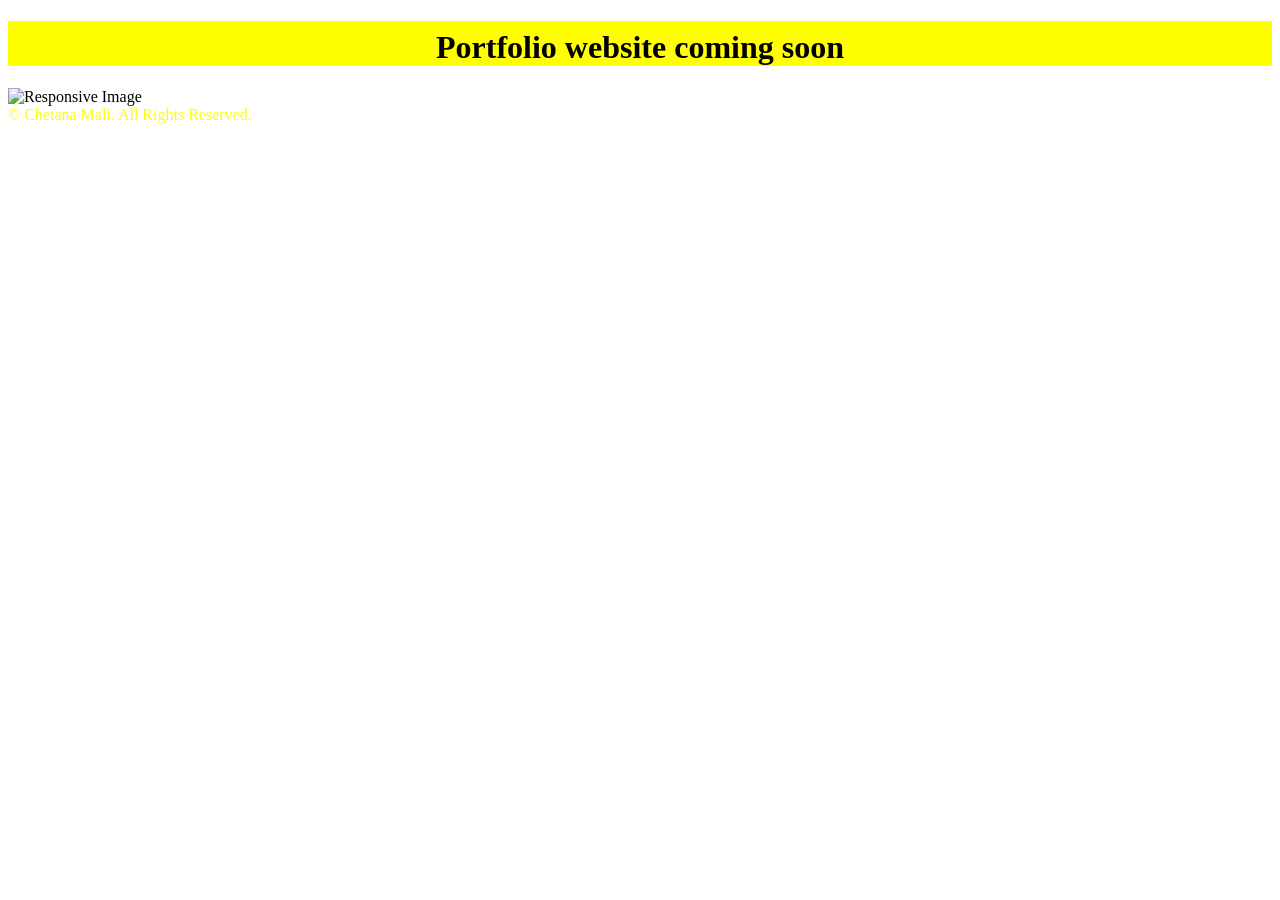
==== index.html @ 14de6014 "Create index.html file" ====
<!DOCTYPE html>
<html lang="en">
<head>
  <meta charset="UTF-8">
  <meta name="viewport" content="width=device-width, initial-scale=1.0">
  <title>Chetana's portfolio</title>
  
</head>
<body>
  <h1 style="background: yellow; padding-top: 8px; text-align: center;">Portfolio website coming soon</h1>
  <img src="https://images.squarespace-cdn.com/content/v1/631abf0c53e24b64ebdbdc65/1689564431524-9N86PYHQPNWPHJ5DN12Z/image-asset.jpeg?format=1500w" alt="Responsive Image">
  <!-- https://www3.lunapic.com/do-not-link-here-use-hosting-instead/170907374526820176?7178344285 -->
  <span class="cursor"></span>

  

  <footer style="color: yellow;">
    &copy; Chetana Mali. All Rights Reserved.
  </footer>
</body>
</html>
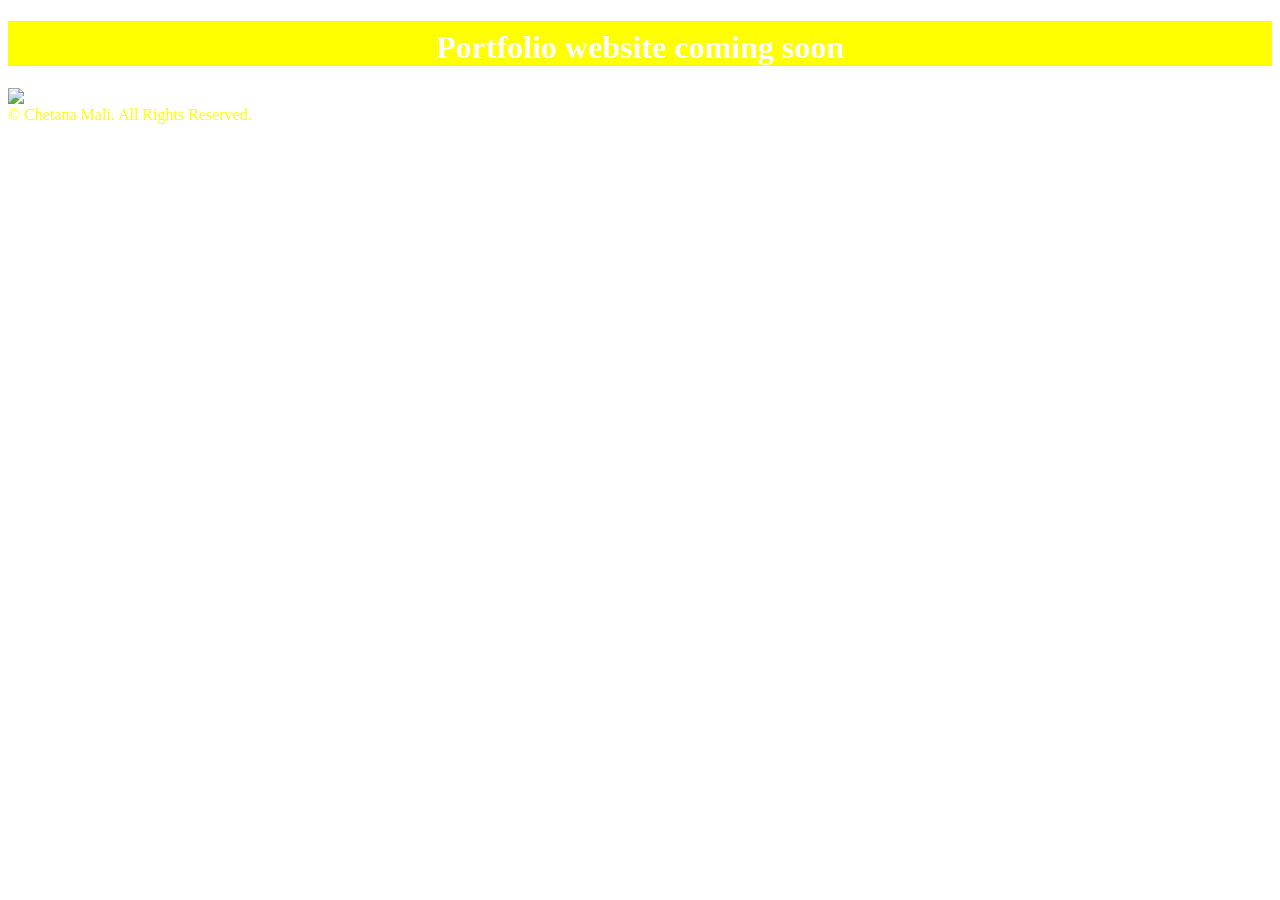
==== commit c6fa3390: "Update index.html" ====
--- a/index.html
+++ b/index.html
@@ -6,6 +6,12 @@
   <title>Chetana's portfolio</title>
   
 </head>
+  <style>
+    body{
+      backgrount-color:black;
+      color:white;
+    }
+  </style>
 <body>
   <h1 style="background: yellow; padding-top: 8px; text-align: center;">Portfolio website coming soon</h1>
   <img src="https://images.squarespace-cdn.com/content/v1/631abf0c53e24b64ebdbdc65/1689564431524-9N86PYHQPNWPHJ5DN12Z/image-asset.jpeg?format=1500w" alt="Responsive Image">
@@ -18,4 +24,4 @@
     &copy; Chetana Mali. All Rights Reserved.
   </footer>
 </body>
-</html>+</html>
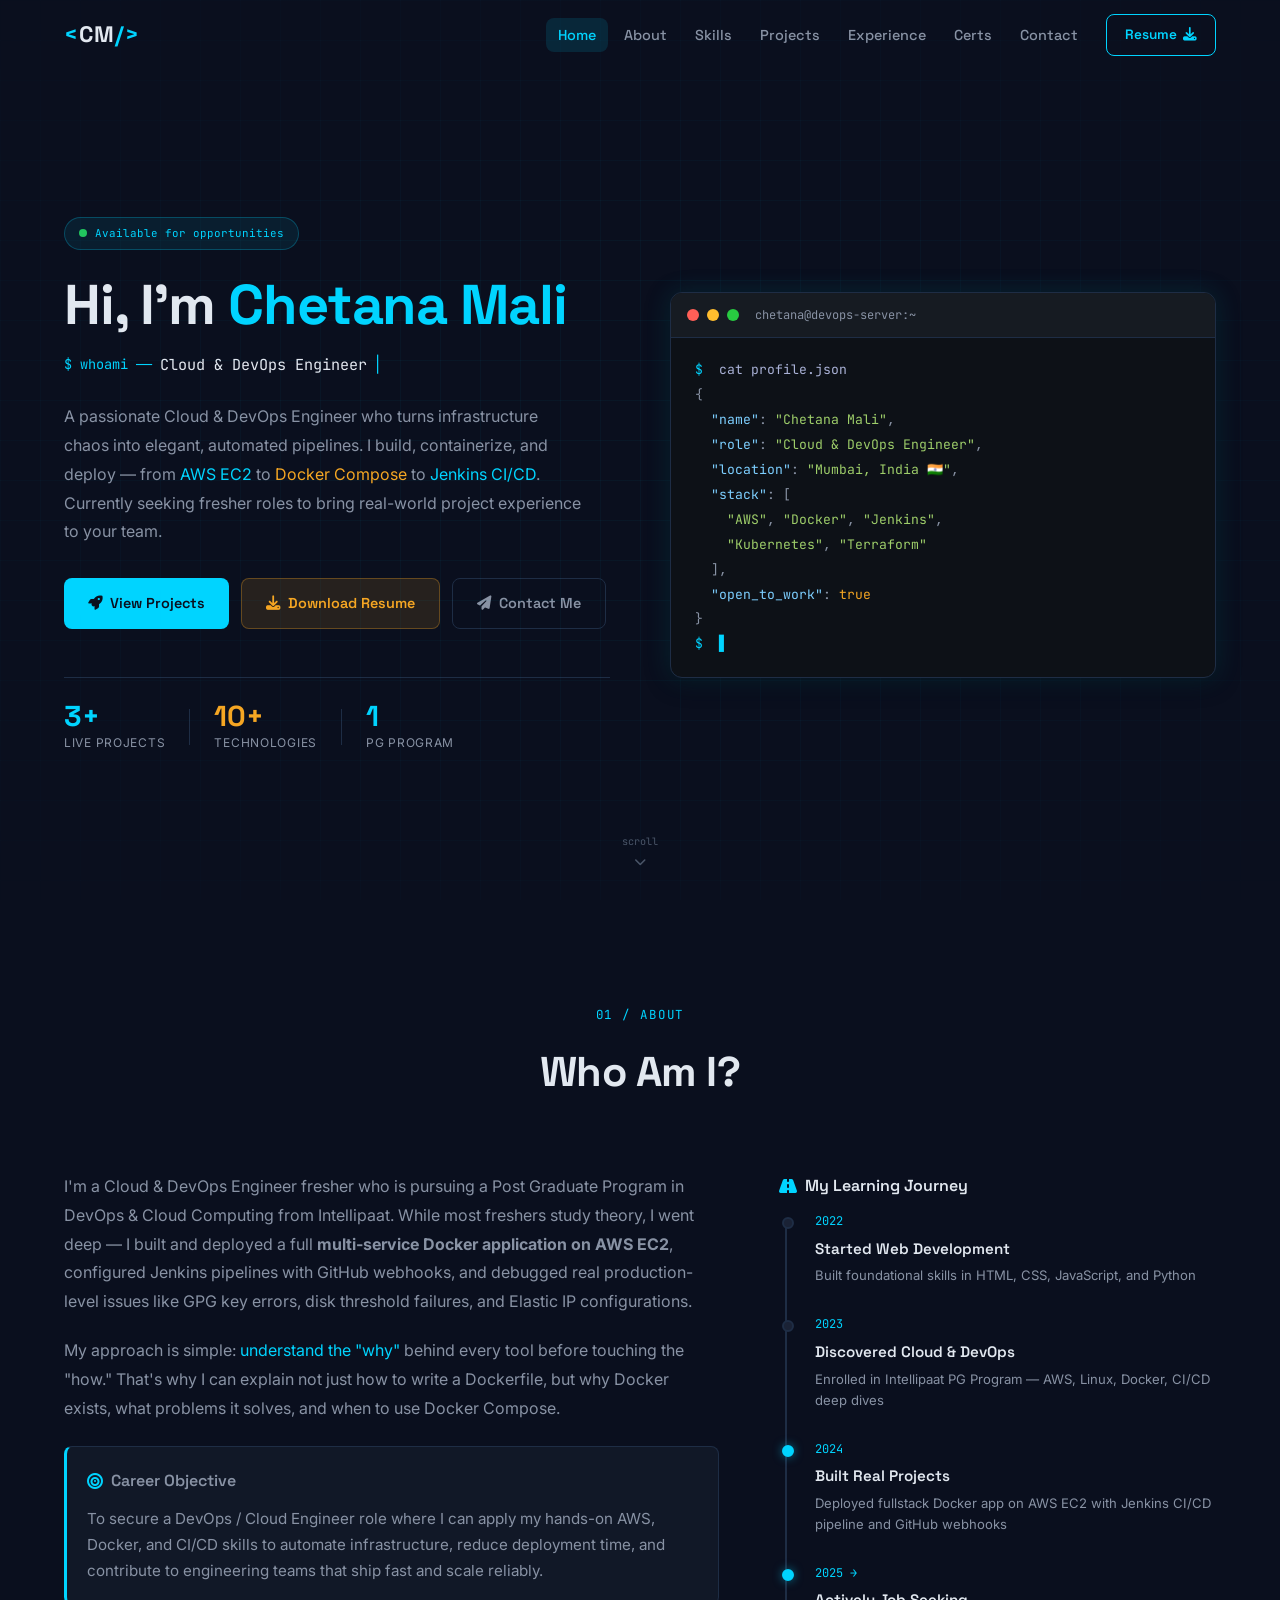
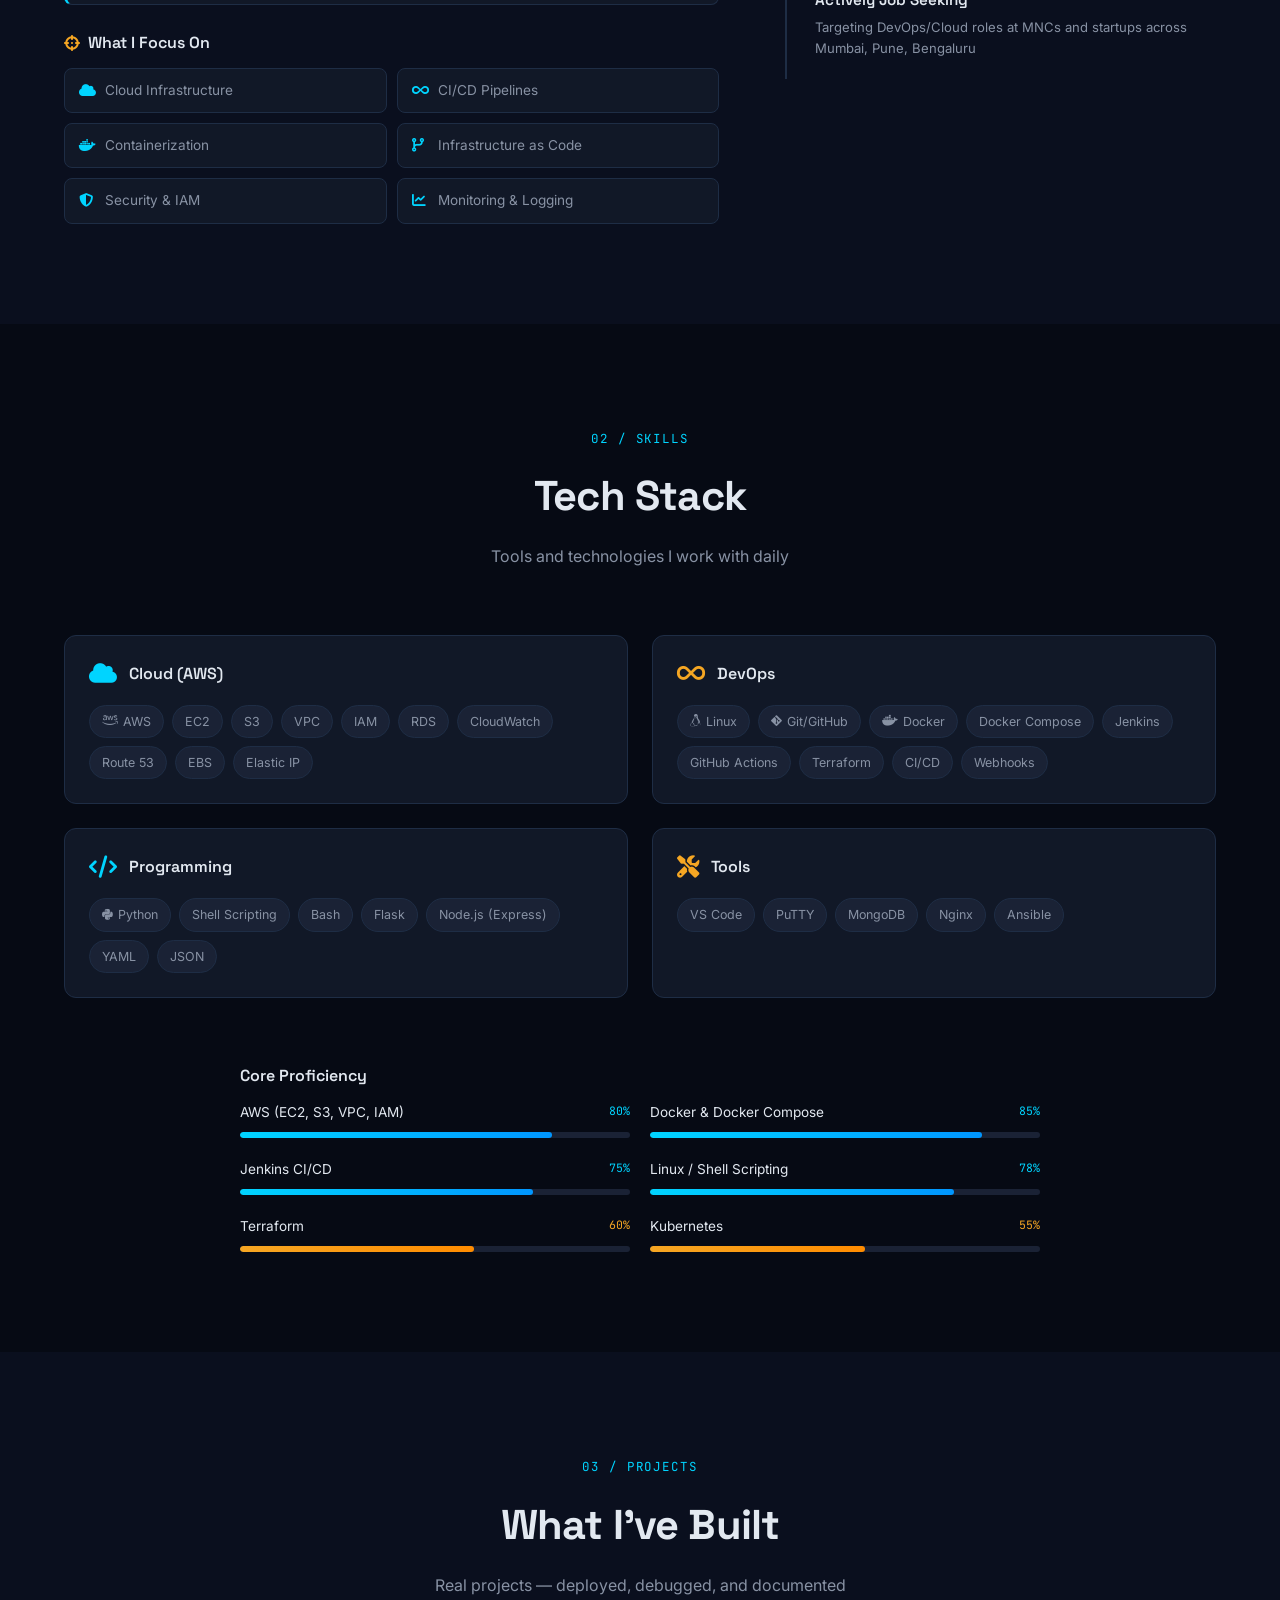
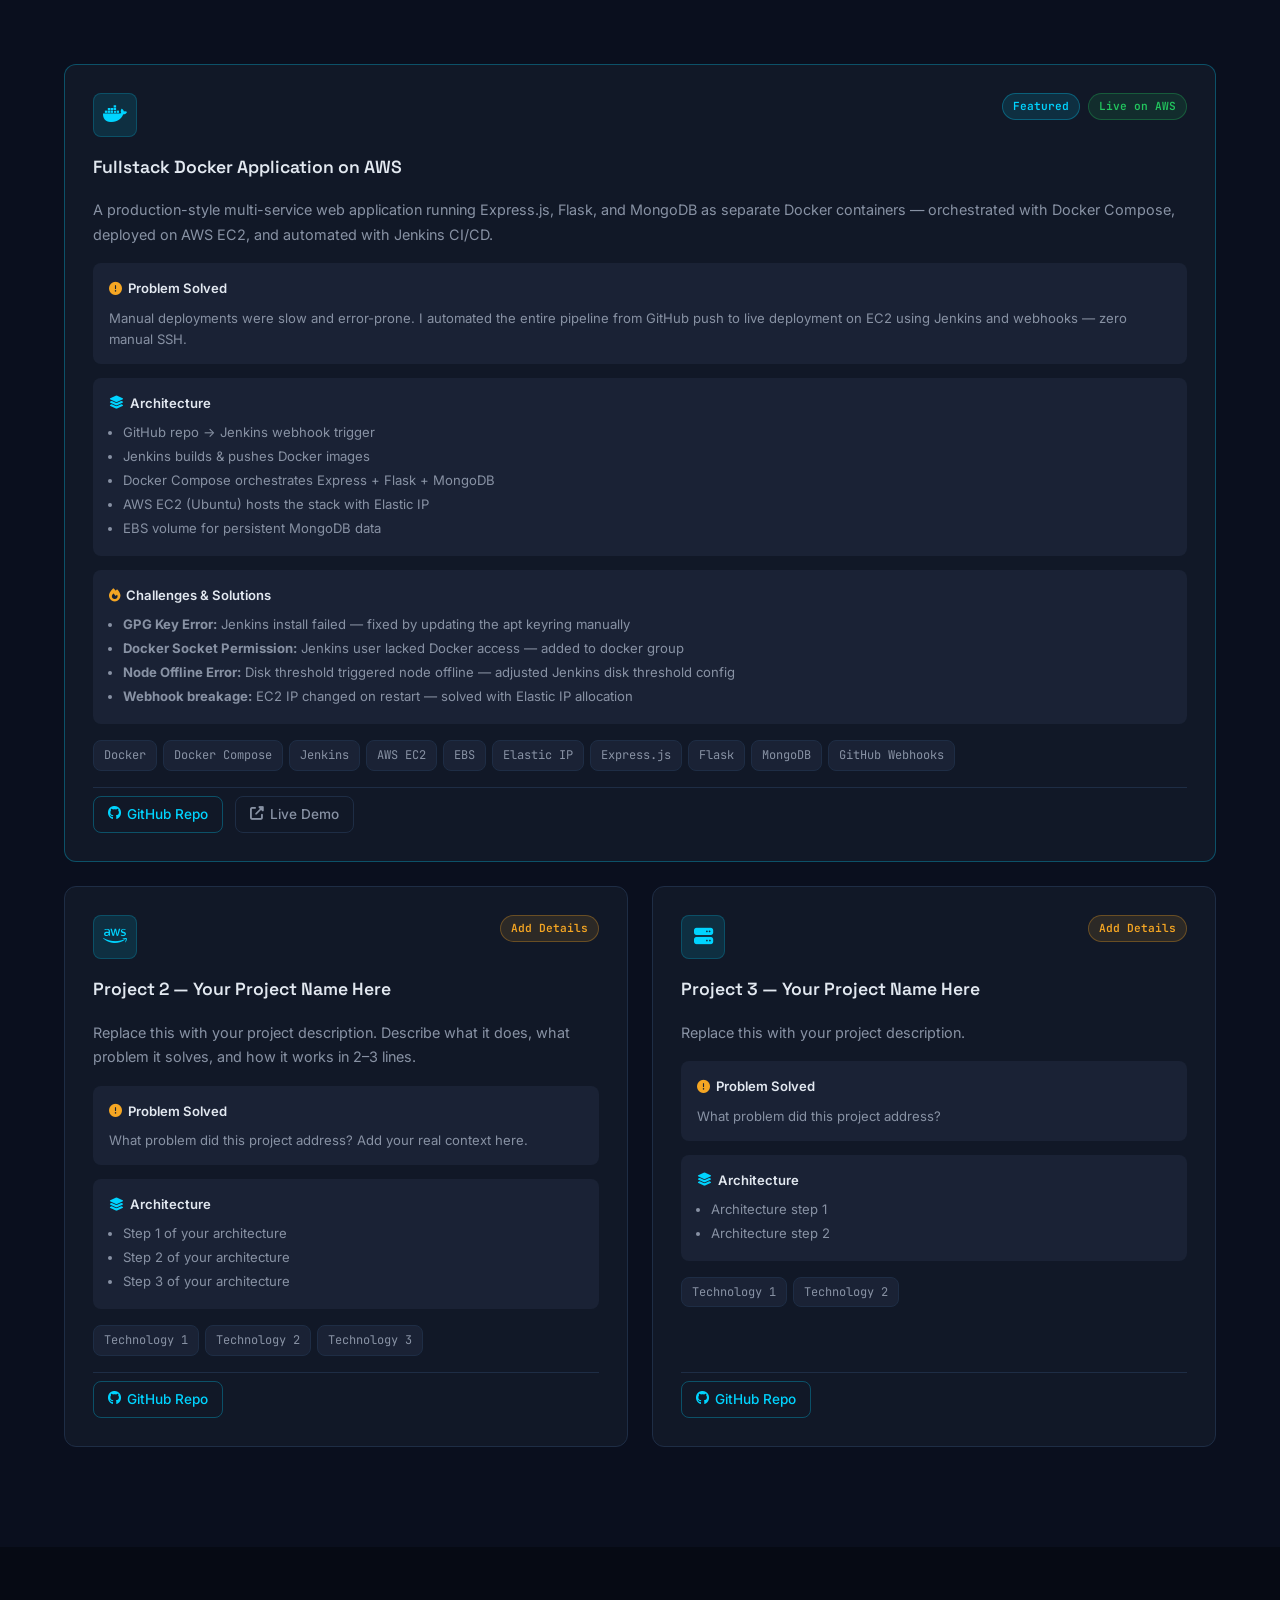
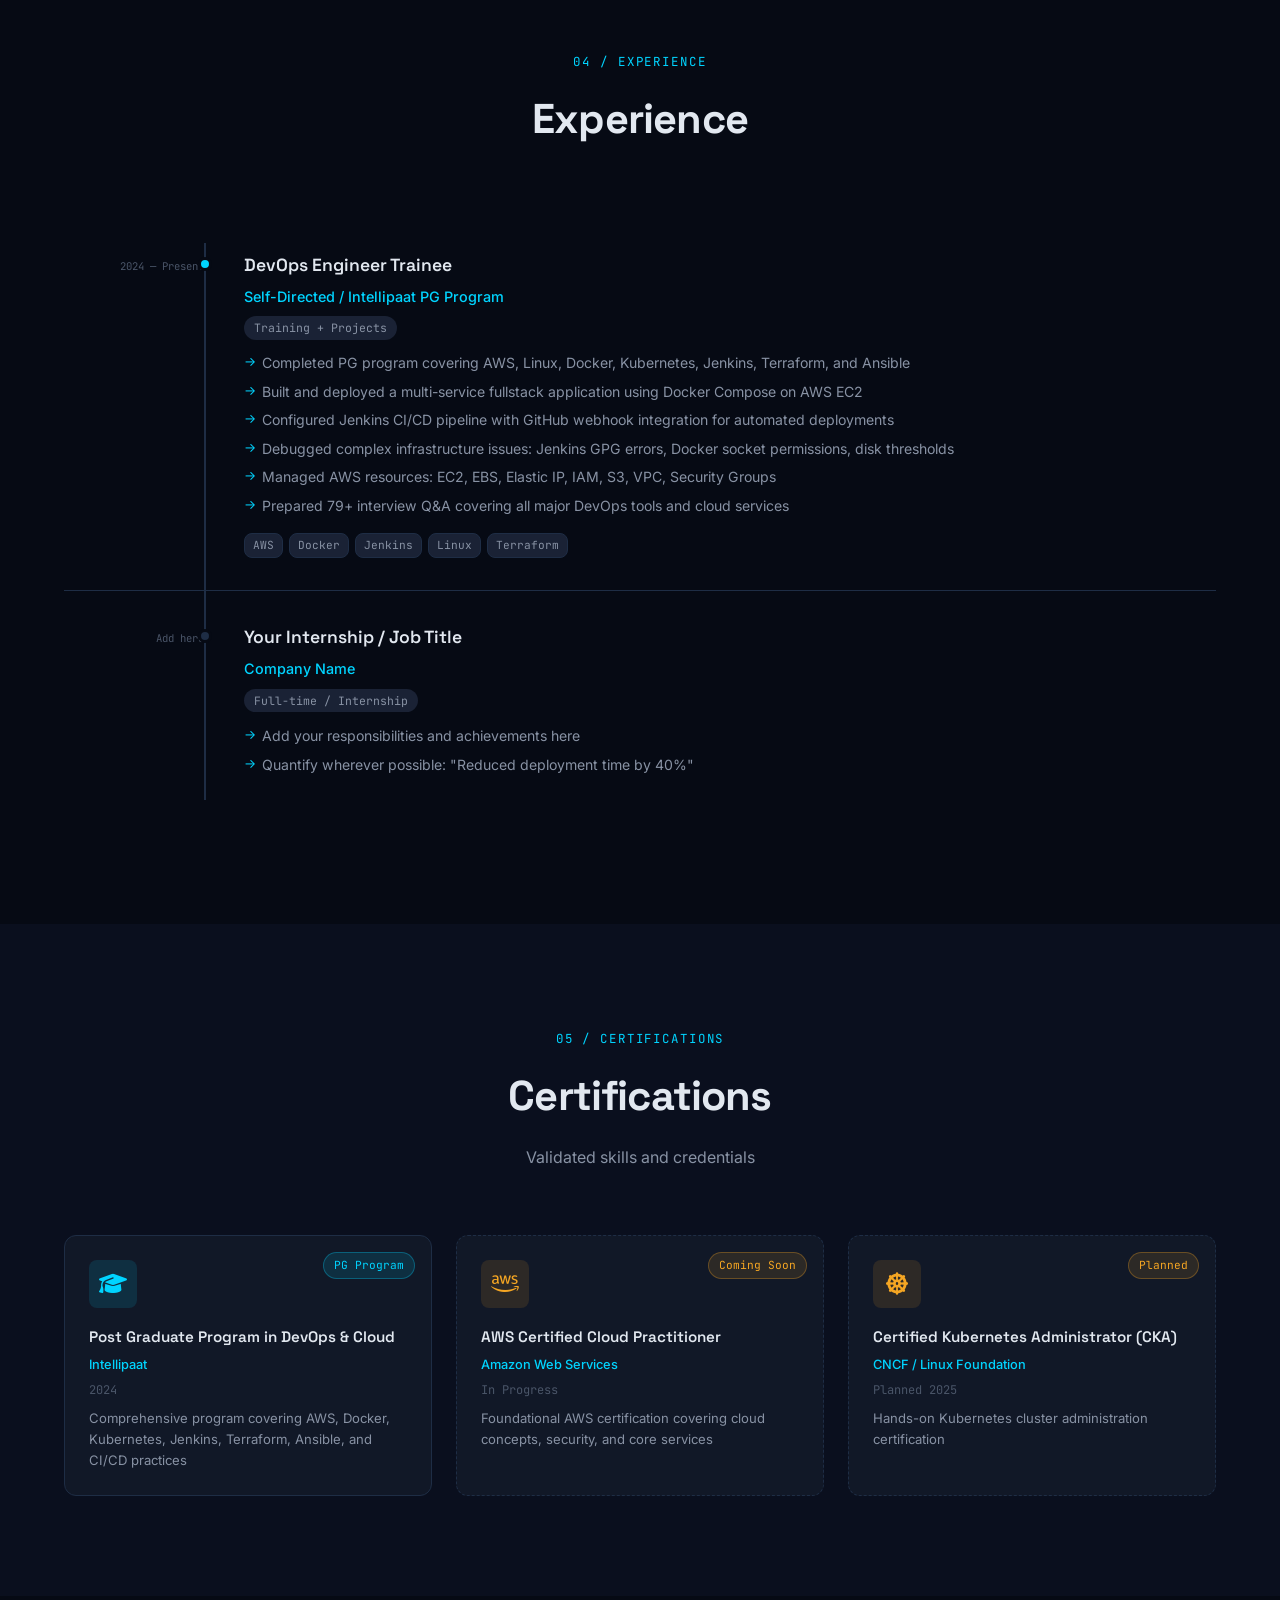
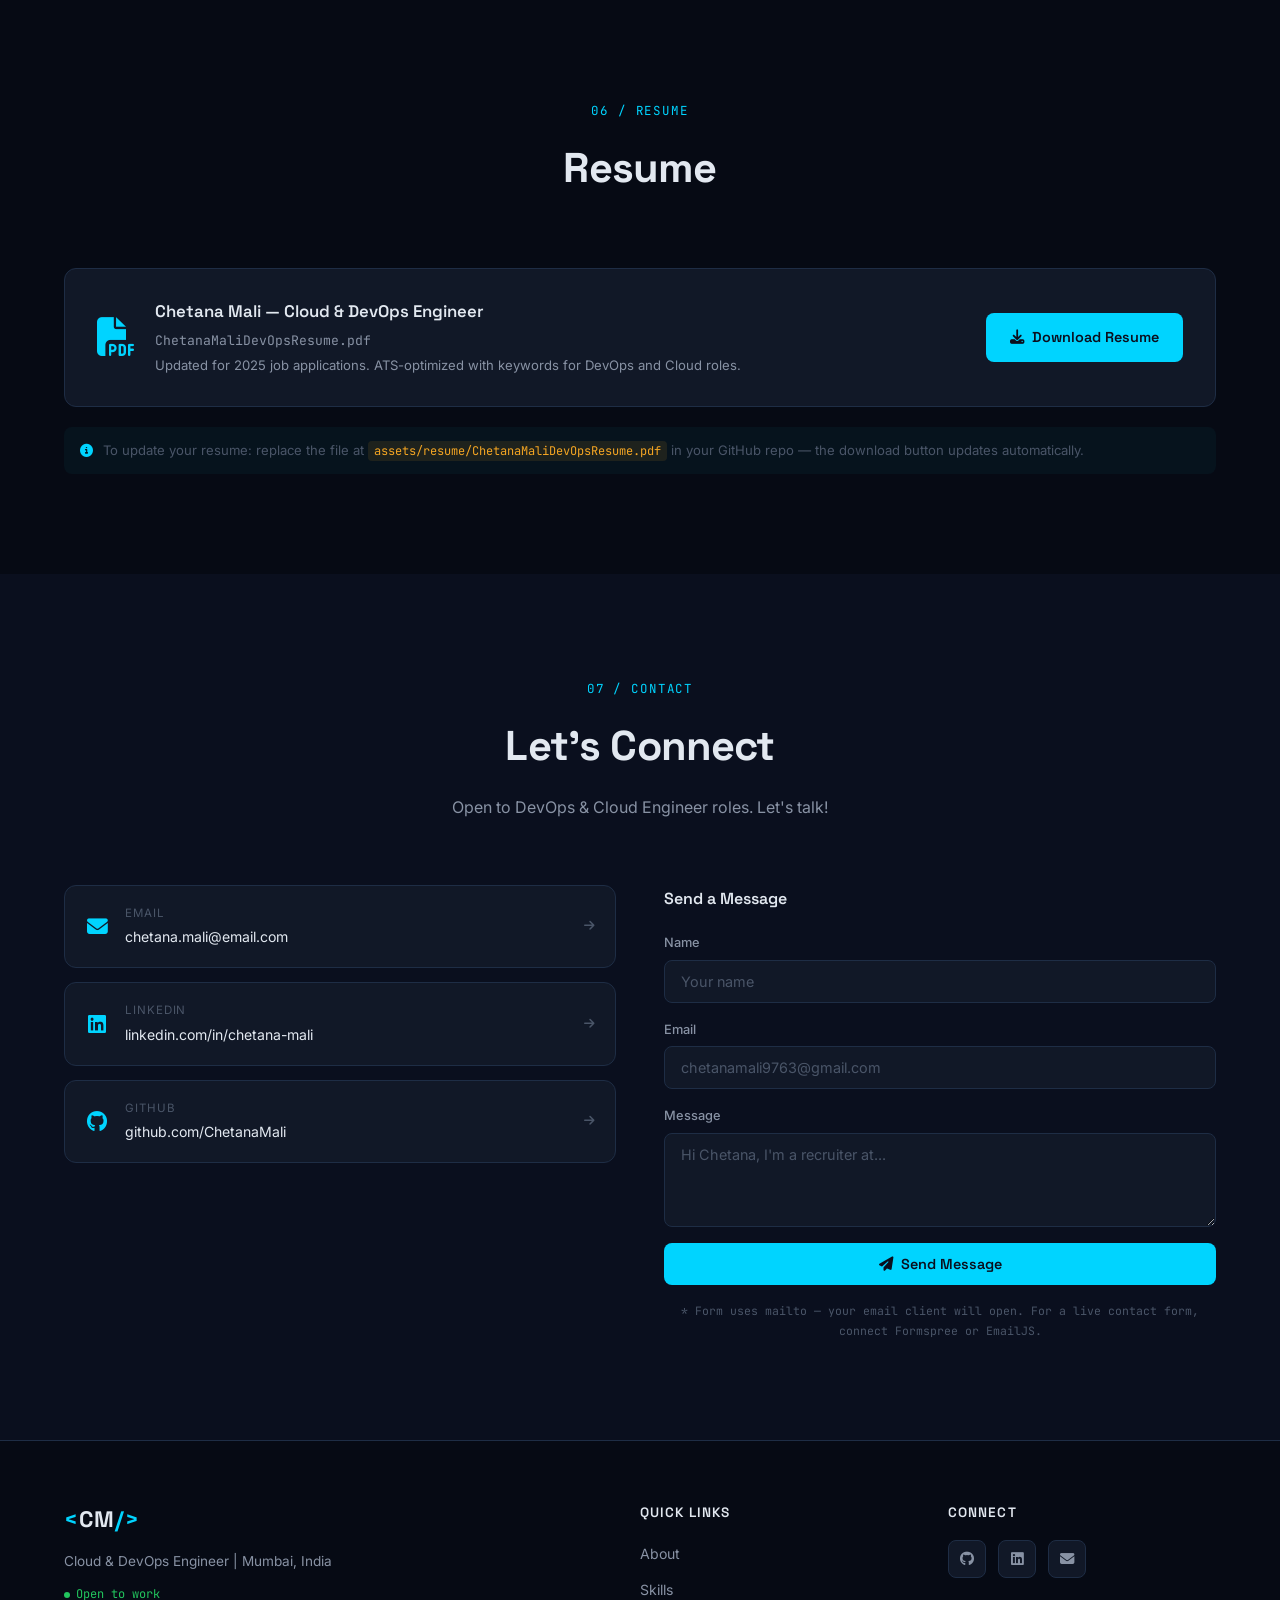
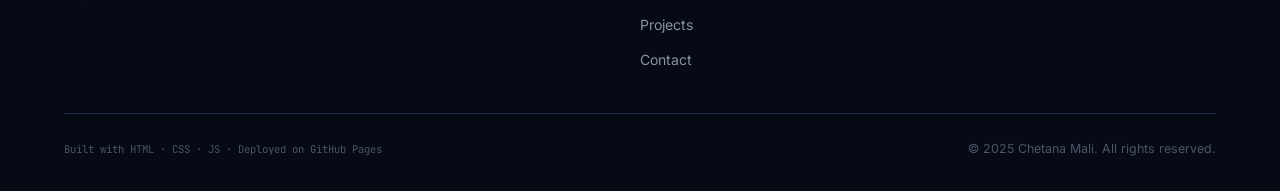
==== commit ebe8ea74: "change the file destination" ====
--- a/index.html
+++ b/index.html
@@ -1,27 +1,757 @@
 <!DOCTYPE html>
 <html lang="en">
 <head>
-  <meta charset="UTF-8">
-  <meta name="viewport" content="width=device-width, initial-scale=1.0">
-  <title>Chetana's portfolio</title>
-  
+  <meta charset="UTF-8" />
+  <meta name="viewport" content="width=device-width, initial-scale=1.0" />
+  <meta name="description" content="Chetana Mali — Cloud & DevOps Engineer. Portfolio showcasing AWS, Docker, Kubernetes, Terraform, CI/CD pipelines and cloud infrastructure projects." />
+  <meta name="keywords" content="DevOps Engineer, Cloud Engineer, AWS, Docker, Kubernetes, Terraform, Jenkins, CI/CD, Chetana Mali" />
+  <meta name="author" content="Chetana Mali" />
+
+  <!-- Open Graph for LinkedIn sharing -->
+  <meta property="og:title" content="Chetana Mali | Cloud & DevOps Engineer" />
+  <meta property="og:description" content="Fresher Cloud & DevOps Engineer with hands-on experience in AWS, Docker, Jenkins CI/CD and infrastructure automation." />
+  <meta property="og:type" content="website" />
+
+  <title>Chetana Mali | Cloud & DevOps Engineer</title>
+
+  <!-- Google Fonts -->
+  <link rel="preconnect" href="https://fonts.googleapis.com" />
+  <link rel="preconnect" href="https://fonts.gstatic.com" crossorigin />
+  <link href="https://fonts.googleapis.com/css2?family=Space+Grotesk:wght@300;400;500;600;700&family=Inter:wght@300;400;500;600&family=JetBrains+Mono:wght@400;500&display=swap" rel="stylesheet" />
+
+  <!-- Icons -->
+  <link rel="stylesheet" href="https://cdnjs.cloudflare.com/ajax/libs/font-awesome/6.5.0/css/all.min.css" />
+
+  <link rel="stylesheet" href="assets/css/style.css" />
 </head>
-  <style>
-    body{
-      backgrount-color:black;
-      color:white;
-    }
-  </style>
 <body>
-  <h1 style="background: yellow; padding-top: 8px; text-align: center;">Portfolio website coming soon</h1>
-  <img src="https://images.squarespace-cdn.com/content/v1/631abf0c53e24b64ebdbdc65/1689564431524-9N86PYHQPNWPHJ5DN12Z/image-asset.jpeg?format=1500w" alt="Responsive Image">
-  <!-- https://www3.lunapic.com/do-not-link-here-use-hosting-instead/170907374526820176?7178344285 -->
-  <span class="cursor"></span>
-
-  
-
-  <footer style="color: yellow;">
-    &copy; Chetana Mali. All Rights Reserved.
+
+  <!-- ===================== NAVBAR ===================== -->
+  <nav class="navbar" id="navbar">
+    <div class="nav-container">
+      <a href="#home" class="nav-logo">
+        <span class="logo-bracket">&lt;</span>CM<span class="logo-bracket">/&gt;</span>
+      </a>
+      <ul class="nav-links" id="navLinks">
+        <li><a href="#home" class="nav-link active">Home</a></li>
+        <li><a href="#about" class="nav-link">About</a></li>
+        <li><a href="#skills" class="nav-link">Skills</a></li>
+        <li><a href="#projects" class="nav-link">Projects</a></li>
+        <li><a href="#experience" class="nav-link">Experience</a></li>
+        <li><a href="#certifications" class="nav-link">Certs</a></li>
+        <li><a href="#contact" class="nav-link">Contact</a></li>
+        <li><a href="assets/resume/ChetanaMaliDevOpsResume.pdf" target="_blank" class="nav-cta">Resume <i class="fas fa-download"></i></a></li>
+      </ul>
+      <button class="nav-toggle" id="navToggle" aria-label="Toggle menu">
+        <span></span><span></span><span></span>
+      </button>
+    </div>
+  </nav>
+
+  <!-- ===================== HOME / HERO ===================== -->
+  <section class="hero" id="home">
+    <div class="hero-grid-bg"></div>
+    <div class="hero-container">
+      <div class="hero-content">
+        <div class="hero-status">
+          <span class="status-dot"></span>
+          <span class="mono">Available for opportunities</span>
+        </div>
+        <h1 class="hero-name">
+          Hi, I'm <span class="accent-cyan">Chetana Mali</span>
+        </h1>
+        <div class="hero-role">
+          <span class="mono role-prefix">$ whoami —— </span>
+          <span class="typed-text" id="typedText"></span>
+          <span class="cursor">|</span>
+        </div>
+        <p class="hero-summary">
+          A passionate Cloud & DevOps Engineer who turns infrastructure chaos into elegant, automated pipelines.
+          I build, containerize, and deploy — from <span class="accent-cyan">AWS EC2</span> to
+          <span class="accent-amber">Docker Compose</span> to <span class="accent-cyan">Jenkins CI/CD</span>.
+          Currently seeking fresher roles to bring real-world project experience to your team.
+        </p>
+        <div class="hero-actions">
+          <a href="#projects" class="btn btn-primary">
+            <i class="fas fa-rocket"></i> View Projects
+          </a>
+          <a href="assets/resume/ChetanaMaliDevOpsResume.pdf" target="_blank" class="btn btn-secondary">
+            <i class="fas fa-download"></i> Download Resume
+          </a>
+          <a href="#contact" class="btn btn-ghost">
+            <i class="fas fa-paper-plane"></i> Contact Me
+          </a>
+        </div>
+        <div class="hero-stats">
+          <div class="stat">
+            <span class="stat-number accent-cyan">3+</span>
+            <span class="stat-label">Live Projects</span>
+          </div>
+          <div class="stat-divider"></div>
+          <div class="stat">
+            <span class="stat-number accent-amber">10+</span>
+            <span class="stat-label">Technologies</span>
+          </div>
+          <div class="stat-divider"></div>
+          <div class="stat">
+            <span class="stat-number accent-cyan">1</span>
+            <span class="stat-label">PG Program</span>
+          </div>
+        </div>
+      </div>
+      <div class="hero-visual">
+        <div class="terminal-window">
+          <div class="terminal-header">
+            <span class="dot red"></span>
+            <span class="dot yellow"></span>
+            <span class="dot green"></span>
+            <span class="terminal-title">chetana@devops-server:~</span>
+          </div>
+          <div class="terminal-body">
+            <div class="t-line"><span class="t-prompt">$</span> <span class="t-cmd">cat profile.json</span></div>
+            <div class="t-line t-output">{</div>
+            <div class="t-line t-output">&nbsp;&nbsp;<span class="t-key">"name"</span>: <span class="t-str">"Chetana Mali"</span>,</div>
+            <div class="t-line t-output">&nbsp;&nbsp;<span class="t-key">"role"</span>: <span class="t-str">"Cloud & DevOps Engineer"</span>,</div>
+            <div class="t-line t-output">&nbsp;&nbsp;<span class="t-key">"location"</span>: <span class="t-str">"Mumbai, India 🇮🇳"</span>,</div>
+            <div class="t-line t-output">&nbsp;&nbsp;<span class="t-key">"stack"</span>: [</div>
+            <div class="t-line t-output">&nbsp;&nbsp;&nbsp;&nbsp;<span class="t-str">"AWS"</span>, <span class="t-str">"Docker"</span>, <span class="t-str">"Jenkins"</span>,</div>
+            <div class="t-line t-output">&nbsp;&nbsp;&nbsp;&nbsp;<span class="t-str">"Kubernetes"</span>, <span class="t-str">"Terraform"</span></div>
+            <div class="t-line t-output">&nbsp;&nbsp;],</div>
+            <div class="t-line t-output">&nbsp;&nbsp;<span class="t-key">"open_to_work"</span>: <span class="t-bool">true</span></div>
+            <div class="t-line t-output">}</div>
+            <div class="t-line"><span class="t-prompt">$</span> <span class="t-blink">▋</span></div>
+          </div>
+        </div>
+      </div>
+    </div>
+    <div class="scroll-indicator">
+      <span class="mono">scroll</span>
+      <i class="fas fa-chevron-down"></i>
+    </div>
+  </section>
+
+  <!-- ===================== ABOUT ===================== -->
+  <section class="section" id="about">
+    <div class="container">
+      <div class="section-header">
+        <span class="section-label mono">01 / about</span>
+        <h2 class="section-title">Who Am I?</h2>
+      </div>
+      <div class="about-grid">
+        <div class="about-text">
+          <p class="about-bio">
+            I'm a Cloud & DevOps Engineer fresher who is pursuing a Post Graduate Program in DevOps & Cloud Computing from Intellipaat. While most freshers study theory, I went deep — I built and deployed a full <strong>multi-service Docker application on AWS EC2</strong>, configured Jenkins pipelines with GitHub webhooks, and debugged real production-level issues like GPG key errors, disk threshold failures, and Elastic IP configurations.
+          </p>
+          <p class="about-bio">
+            My approach is simple: <span class="accent-cyan">understand the "why"</span> behind every tool before touching the "how." That's why I can explain not just how to write a Dockerfile, but why Docker exists, what problems it solves, and when to use Docker Compose.
+          </p>
+
+          <div class="about-objective">
+            <h3 class="subsection-title"><i class="fas fa-bullseye accent-cyan"></i> Career Objective</h3>
+            <p>To secure a DevOps / Cloud Engineer role where I can apply my hands-on AWS, Docker, and CI/CD skills to automate infrastructure, reduce deployment time, and contribute to engineering teams that ship fast and scale reliably.</p>
+          </div>
+
+          <div class="about-focus">
+            <h3 class="subsection-title"><i class="fas fa-crosshairs accent-amber"></i> What I Focus On</h3>
+            <div class="focus-grid">
+              <div class="focus-item">
+                <i class="fas fa-cloud"></i>
+                <span>Cloud Infrastructure</span>
+              </div>
+              <div class="focus-item">
+                <i class="fas fa-infinity"></i>
+                <span>CI/CD Pipelines</span>
+              </div>
+              <div class="focus-item">
+                <i class="fab fa-docker"></i>
+                <span>Containerization</span>
+              </div>
+              <div class="focus-item">
+                <i class="fas fa-code-branch"></i>
+                <span>Infrastructure as Code</span>
+              </div>
+              <div class="focus-item">
+                <i class="fas fa-shield-alt"></i>
+                <span>Security & IAM</span>
+              </div>
+              <div class="focus-item">
+                <i class="fas fa-chart-line"></i>
+                <span>Monitoring & Logging</span>
+              </div>
+            </div>
+          </div>
+        </div>
+
+        <div class="about-journey">
+          <h3 class="subsection-title"><i class="fas fa-road accent-cyan"></i> My Learning Journey</h3>
+          <div class="timeline">
+            <div class="timeline-item">
+              <div class="timeline-dot"></div>
+              <div class="timeline-content">
+                <span class="timeline-date mono">2022</span>
+                <h4>Started Web Development</h4>
+                <p>Built foundational skills in HTML, CSS, JavaScript, and Python</p>
+              </div>
+            </div>
+            <div class="timeline-item">
+              <div class="timeline-dot"></div>
+              <div class="timeline-content">
+                <span class="timeline-date mono">2023</span>
+                <h4>Discovered Cloud & DevOps</h4>
+                <p>Enrolled in Intellipaat PG Program — AWS, Linux, Docker, CI/CD deep dives</p>
+              </div>
+            </div>
+            <div class="timeline-item">
+              <div class="timeline-dot accent"></div>
+              <div class="timeline-content">
+                <span class="timeline-date mono">2024</span>
+                <h4>Built Real Projects</h4>
+                <p>Deployed fullstack Docker app on AWS EC2 with Jenkins CI/CD pipeline and GitHub webhooks</p>
+              </div>
+            </div>
+            <div class="timeline-item">
+              <div class="timeline-dot accent"></div>
+              <div class="timeline-content">
+                <span class="timeline-date mono">2025 →</span>
+                <h4>Actively Job Seeking</h4>
+                <p>Targeting DevOps/Cloud roles at MNCs and startups across Mumbai, Pune, Bengaluru</p>
+              </div>
+            </div>
+          </div>
+        </div>
+      </div>
+    </div>
+  </section>
+
+  <!-- ===================== SKILLS ===================== -->
+  <section class="section section-dark" id="skills">
+    <div class="container">
+      <div class="section-header">
+        <span class="section-label mono">02 / skills</span>
+        <h2 class="section-title">Tech Stack</h2>
+        <p class="section-subtitle">Tools and technologies I work with daily</p>
+      </div>
+
+      <div class="skills-grid">
+
+        <!-- Cloud -->
+        <div class="skill-category">
+          <div class="skill-cat-header">
+            <i class="fas fa-cloud skill-cat-icon cyan"></i>
+            <h3>Cloud (AWS)</h3>
+          </div>
+          <div class="skill-tags">
+            <span class="skill-tag"><i class="fab fa-aws"></i> AWS</span>
+            <span class="skill-tag">EC2</span>
+            <span class="skill-tag">S3</span>
+            <span class="skill-tag">VPC</span>
+            <span class="skill-tag">IAM</span>
+            <span class="skill-tag">RDS</span>
+            <span class="skill-tag">CloudWatch</span>
+            <span class="skill-tag">Route 53</span>
+            <span class="skill-tag">EBS</span>
+            <span class="skill-tag">Elastic IP</span>
+          </div>
+        </div>
+
+        <!-- DevOps -->
+        <div class="skill-category">
+          <div class="skill-cat-header">
+            <i class="fas fa-infinity skill-cat-icon amber"></i>
+            <h3>DevOps</h3>
+          </div>
+          <div class="skill-tags">
+            <span class="skill-tag"><i class="fab fa-linux"></i> Linux</span>
+            <span class="skill-tag"><i class="fab fa-git-alt"></i> Git/GitHub</span>
+            <span class="skill-tag"><i class="fab fa-docker"></i> Docker</span>
+            <span class="skill-tag">Docker Compose</span>
+            <span class="skill-tag">Jenkins</span>
+            <span class="skill-tag">GitHub Actions</span>
+            <span class="skill-tag">Terraform</span>
+            <span class="skill-tag">CI/CD</span>
+            <span class="skill-tag">Webhooks</span>
+          </div>
+        </div>
+
+        <!-- Programming -->
+        <div class="skill-category">
+          <div class="skill-cat-header">
+            <i class="fas fa-code skill-cat-icon cyan"></i>
+            <h3>Programming</h3>
+          </div>
+          <div class="skill-tags">
+            <span class="skill-tag"><i class="fab fa-python"></i> Python</span>
+            <span class="skill-tag">Shell Scripting</span>
+            <span class="skill-tag">Bash</span>
+            <span class="skill-tag">Flask</span>
+            <span class="skill-tag">Node.js (Express)</span>
+            <span class="skill-tag">YAML</span>
+            <span class="skill-tag">JSON</span>
+          </div>
+        </div>
+
+        <!-- Tools -->
+        <div class="skill-category">
+          <div class="skill-cat-header">
+            <i class="fas fa-tools skill-cat-icon amber"></i>
+            <h3>Tools</h3>
+          </div>
+          <div class="skill-tags">
+            <span class="skill-tag">VS Code</span>
+            <span class="skill-tag">PuTTY</span>
+            <span class="skill-tag">MongoDB</span>
+            <span class="skill-tag">Nginx</span>
+            <span class="skill-tag">Ansible</span>
+          </div>
+        </div>
+
+      </div>
+
+      <!-- Proficiency bars -->
+      <div class="proficiency-section">
+        <h3 class="subsection-title centered">Core Proficiency</h3>
+        <div class="proficiency-grid">
+          <div class="prof-item">
+            <div class="prof-header">
+              <span>AWS (EC2, S3, VPC, IAM)</span>
+              <span class="mono accent-cyan">80%</span>
+            </div>
+            <div class="prof-bar"><div class="prof-fill" style="--w:80%"></div></div>
+          </div>
+          <div class="prof-item">
+            <div class="prof-header">
+              <span>Docker & Docker Compose</span>
+              <span class="mono accent-cyan">85%</span>
+            </div>
+            <div class="prof-bar"><div class="prof-fill" style="--w:85%"></div></div>
+          </div>
+          <div class="prof-item">
+            <div class="prof-header">
+              <span>Jenkins CI/CD</span>
+              <span class="mono accent-cyan">75%</span>
+            </div>
+            <div class="prof-bar"><div class="prof-fill" style="--w:75%"></div></div>
+          </div>
+          <div class="prof-item">
+            <div class="prof-header">
+              <span>Linux / Shell Scripting</span>
+              <span class="mono accent-cyan">78%</span>
+            </div>
+            <div class="prof-bar"><div class="prof-fill" style="--w:78%"></div></div>
+          </div>
+          <div class="prof-item">
+            <div class="prof-header">
+              <span>Terraform</span>
+              <span class="mono accent-amber">60%</span>
+            </div>
+            <div class="prof-bar"><div class="prof-fill amber" style="--w:60%"></div></div>
+          </div>
+          <div class="prof-item">
+            <div class="prof-header">
+              <span>Kubernetes</span>
+              <span class="mono accent-amber">55%</span>
+            </div>
+            <div class="prof-bar"><div class="prof-fill amber" style="--w:55%"></div></div>
+          </div>
+        </div>
+      </div>
+    </div>
+  </section>
+
+  <!-- ===================== PROJECTS ===================== -->
+  <section class="section" id="projects">
+    <div class="container">
+      <div class="section-header">
+        <span class="section-label mono">03 / projects</span>
+        <h2 class="section-title">What I've Built</h2>
+        <p class="section-subtitle">Real projects — deployed, debugged, and documented</p>
+      </div>
+
+      <div class="projects-grid">
+
+        <!-- PROJECT 1 -->
+        <div class="project-card featured">
+          <div class="project-card-header">
+            <div class="project-icon"><i class="fab fa-docker"></i></div>
+            <div class="project-badges">
+              <span class="badge badge-featured">Featured</span>
+              <span class="badge badge-live">Live on AWS</span>
+            </div>
+          </div>
+          <h3 class="project-title">Fullstack Docker Application on AWS</h3>
+          <p class="project-desc">
+            A production-style multi-service web application running Express.js, Flask, and MongoDB as separate Docker containers — orchestrated with Docker Compose, deployed on AWS EC2, and automated with Jenkins CI/CD.
+          </p>
+
+          <div class="project-details">
+            <div class="detail-block">
+              <h4><i class="fas fa-exclamation-circle accent-amber"></i> Problem Solved</h4>
+              <p>Manual deployments were slow and error-prone. I automated the entire pipeline from GitHub push to live deployment on EC2 using Jenkins and webhooks — zero manual SSH.</p>
+            </div>
+            <div class="detail-block">
+              <h4><i class="fas fa-layer-group accent-cyan"></i> Architecture</h4>
+              <ul>
+                <li>GitHub repo → Jenkins webhook trigger</li>
+                <li>Jenkins builds & pushes Docker images</li>
+                <li>Docker Compose orchestrates Express + Flask + MongoDB</li>
+                <li>AWS EC2 (Ubuntu) hosts the stack with Elastic IP</li>
+                <li>EBS volume for persistent MongoDB data</li>
+              </ul>
+            </div>
+            <div class="detail-block">
+              <h4><i class="fas fa-fire accent-amber"></i> Challenges & Solutions</h4>
+              <ul>
+                <li><strong>GPG Key Error:</strong> Jenkins install failed — fixed by updating the apt keyring manually</li>
+                <li><strong>Docker Socket Permission:</strong> Jenkins user lacked Docker access — added to docker group</li>
+                <li><strong>Node Offline Error:</strong> Disk threshold triggered node offline — adjusted Jenkins disk threshold config</li>
+                <li><strong>Webhook breakage:</strong> EC2 IP changed on restart — solved with Elastic IP allocation</li>
+              </ul>
+            </div>
+          </div>
+
+          <div class="project-tech">
+            <span class="tech-tag">Docker</span>
+            <span class="tech-tag">Docker Compose</span>
+            <span class="tech-tag">Jenkins</span>
+            <span class="tech-tag">AWS EC2</span>
+            <span class="tech-tag">EBS</span>
+            <span class="tech-tag">Elastic IP</span>
+            <span class="tech-tag">Express.js</span>
+            <span class="tech-tag">Flask</span>
+            <span class="tech-tag">MongoDB</span>
+            <span class="tech-tag">GitHub Webhooks</span>
+          </div>
+
+          <div class="project-links">
+            <a href="https://github.com/ChetanaMali/fullstack-docker-project" target="_blank" class="project-link">
+              <i class="fab fa-github"></i> GitHub Repo
+            </a>
+            <a href="#" class="project-link secondary">
+              <i class="fas fa-external-link-alt"></i> Live Demo
+            </a>
+          </div>
+        </div>
+
+        <!-- PROJECT 2 — Placeholder, ready for you to fill -->
+        <div class="project-card">
+          <div class="project-card-header">
+            <div class="project-icon"><i class="fab fa-aws"></i></div>
+            <div class="project-badges">
+              <span class="badge badge-wip">Add Details</span>
+            </div>
+          </div>
+          <h3 class="project-title">Project 2 — Your Project Name Here</h3>
+          <p class="project-desc">
+            Replace this with your project description. Describe what it does, what problem it solves, and how it works in 2–3 lines.
+          </p>
+
+          <div class="project-details">
+            <div class="detail-block">
+              <h4><i class="fas fa-exclamation-circle accent-amber"></i> Problem Solved</h4>
+              <p>What problem did this project address? Add your real context here.</p>
+            </div>
+            <div class="detail-block">
+              <h4><i class="fas fa-layer-group accent-cyan"></i> Architecture</h4>
+              <ul>
+                <li>Step 1 of your architecture</li>
+                <li>Step 2 of your architecture</li>
+                <li>Step 3 of your architecture</li>
+              </ul>
+            </div>
+          </div>
+
+          <div class="project-tech">
+            <span class="tech-tag">Technology 1</span>
+            <span class="tech-tag">Technology 2</span>
+            <span class="tech-tag">Technology 3</span>
+          </div>
+
+          <div class="project-links">
+            <a href="#" class="project-link"><i class="fab fa-github"></i> GitHub Repo</a>
+          </div>
+        </div>
+
+        <!-- PROJECT 3 — Placeholder -->
+        <div class="project-card">
+          <div class="project-card-header">
+            <div class="project-icon"><i class="fas fa-server"></i></div>
+            <div class="project-badges">
+              <span class="badge badge-wip">Add Details</span>
+            </div>
+          </div>
+          <h3 class="project-title">Project 3 — Your Project Name Here</h3>
+          <p class="project-desc">
+            Replace this with your project description.
+          </p>
+
+          <div class="project-details">
+            <div class="detail-block">
+              <h4><i class="fas fa-exclamation-circle accent-amber"></i> Problem Solved</h4>
+              <p>What problem did this project address?</p>
+            </div>
+            <div class="detail-block">
+              <h4><i class="fas fa-layer-group accent-cyan"></i> Architecture</h4>
+              <ul>
+                <li>Architecture step 1</li>
+                <li>Architecture step 2</li>
+              </ul>
+            </div>
+          </div>
+
+          <div class="project-tech">
+            <span class="tech-tag">Technology 1</span>
+            <span class="tech-tag">Technology 2</span>
+          </div>
+
+          <div class="project-links">
+            <a href="#" class="project-link"><i class="fab fa-github"></i> GitHub Repo</a>
+          </div>
+        </div>
+
+      </div>
+    </div>
+  </section>
+
+  <!-- ===================== EXPERIENCE ===================== -->
+  <section class="section section-dark" id="experience">
+    <div class="container">
+      <div class="section-header">
+        <span class="section-label mono">04 / experience</span>
+        <h2 class="section-title">Experience</h2>
+      </div>
+
+      <div class="experience-timeline">
+
+        <div class="exp-item">
+          <div class="exp-date">
+            <span class="mono">2024 — Present</span>
+          </div>
+          <div class="exp-content">
+            <div class="exp-header">
+              <h3 class="exp-role">DevOps Engineer Trainee</h3>
+              <span class="exp-company">Self-Directed / Intellipaat PG Program</span>
+              <span class="exp-type">Training + Projects</span>
+            </div>
+            <ul class="exp-bullets">
+              <li>Completed PG program covering AWS, Linux, Docker, Kubernetes, Jenkins, Terraform, and Ansible</li>
+              <li>Built and deployed a multi-service fullstack application using Docker Compose on AWS EC2</li>
+              <li>Configured Jenkins CI/CD pipeline with GitHub webhook integration for automated deployments</li>
+              <li>Debugged complex infrastructure issues: Jenkins GPG errors, Docker socket permissions, disk thresholds</li>
+              <li>Managed AWS resources: EC2, EBS, Elastic IP, IAM, S3, VPC, Security Groups</li>
+              <li>Prepared 79+ interview Q&A covering all major DevOps tools and cloud services</li>
+            </ul>
+            <div class="exp-tech">
+              <span class="tech-tag sm">AWS</span>
+              <span class="tech-tag sm">Docker</span>
+              <span class="tech-tag sm">Jenkins</span>
+              <span class="tech-tag sm">Linux</span>
+              <span class="tech-tag sm">Terraform</span>
+            </div>
+          </div>
+        </div>
+
+        <!-- Add more experience here when you have internship/job -->
+        <div class="exp-item placeholder">
+          <div class="exp-date">
+            <span class="mono">Add here</span>
+          </div>
+          <div class="exp-content">
+            <div class="exp-header">
+              <h3 class="exp-role">Your Internship / Job Title</h3>
+              <span class="exp-company">Company Name</span>
+              <span class="exp-type">Full-time / Internship</span>
+            </div>
+            <ul class="exp-bullets">
+              <li>Add your responsibilities and achievements here</li>
+              <li>Quantify wherever possible: "Reduced deployment time by 40%"</li>
+            </ul>
+          </div>
+        </div>
+
+      </div>
+    </div>
+  </section>
+
+  <!-- ===================== CERTIFICATIONS ===================== -->
+  <section class="section" id="certifications">
+    <div class="container">
+      <div class="section-header">
+        <span class="section-label mono">05 / certifications</span>
+        <h2 class="section-title">Certifications</h2>
+        <p class="section-subtitle">Validated skills and credentials</p>
+      </div>
+
+      <div class="certs-grid">
+
+        <div class="cert-card">
+          <div class="cert-icon"><i class="fas fa-graduation-cap"></i></div>
+          <div class="cert-body">
+            <h3 class="cert-title">Post Graduate Program in DevOps & Cloud</h3>
+            <span class="cert-issuer">Intellipaat</span>
+            <span class="cert-date mono">2024</span>
+            <p class="cert-desc">Comprehensive program covering AWS, Docker, Kubernetes, Jenkins, Terraform, Ansible, and CI/CD practices</p>
+          </div>
+          <div class="cert-badge">PG Program</div>
+        </div>
+
+        <!-- Add AWS cert when you complete it -->
+        <div class="cert-card upcoming">
+          <div class="cert-icon"><i class="fab fa-aws"></i></div>
+          <div class="cert-body">
+            <h3 class="cert-title">AWS Certified Cloud Practitioner</h3>
+            <span class="cert-issuer">Amazon Web Services</span>
+            <span class="cert-date mono accent-amber">In Progress</span>
+            <p class="cert-desc">Foundational AWS certification covering cloud concepts, security, and core services</p>
+          </div>
+          <div class="cert-badge upcoming-badge">Coming Soon</div>
+        </div>
+
+        <!-- Add more as you complete them -->
+        <div class="cert-card upcoming">
+          <div class="cert-icon"><i class="fas fa-dharmachakra"></i></div>
+          <div class="cert-body">
+            <h3 class="cert-title">Certified Kubernetes Administrator (CKA)</h3>
+            <span class="cert-issuer">CNCF / Linux Foundation</span>
+            <span class="cert-date mono accent-amber">Planned 2025</span>
+            <p class="cert-desc">Hands-on Kubernetes cluster administration certification</p>
+          </div>
+          <div class="cert-badge upcoming-badge">Planned</div>
+        </div>
+
+      </div>
+    </div>
+  </section>
+
+  <!-- ===================== RESUME ===================== -->
+  <section class="section section-dark resume-section" id="resume">
+    <div class="container">
+      <div class="section-header">
+        <span class="section-label mono">06 / resume</span>
+        <h2 class="section-title">Resume</h2>
+      </div>
+      <div class="resume-cta-block">
+        <div class="resume-info">
+          <i class="fas fa-file-pdf resume-icon"></i>
+          <div>
+            <h3>Chetana Mali — Cloud & DevOps Engineer</h3>
+            <p class="mono">ChetanaMaliDevOpsResume.pdf</p>
+            <p>Updated for 2025 job applications. ATS-optimized with keywords for DevOps and Cloud roles.</p>
+          </div>
+        </div>
+        <a href="assets/resume/ChetanaMaliDevOpsResume.pdf" target="_blank" class="btn btn-primary">
+          <i class="fas fa-download"></i> Download Resume
+        </a>
+      </div>
+      <div class="resume-note">
+        <i class="fas fa-info-circle accent-cyan"></i>
+        <span>To update your resume: replace the file at <code>assets/resume/ChetanaMaliDevOpsResume.pdf</code> in your GitHub repo — the download button updates automatically.</span>
+      </div>
+    </div>
+  </section>
+
+  <!-- ===================== CONTACT ===================== -->
+  <section class="section" id="contact">
+    <div class="container">
+      <div class="section-header">
+        <span class="section-label mono">07 / contact</span>
+        <h2 class="section-title">Let's Connect</h2>
+        <p class="section-subtitle">Open to DevOps & Cloud Engineer roles. Let's talk!</p>
+      </div>
+
+      <div class="contact-grid">
+        <div class="contact-links">
+          <a href="mailto:chetana.mali@email.com" class="contact-card">
+            <i class="fas fa-envelope"></i>
+            <div>
+              <span class="contact-type">Email</span>
+              <span class="contact-value">chetana.mali@email.com</span>
+            </div>
+            <i class="fas fa-arrow-right"></i>
+          </a>
+          <a href="https://linkedin.com/in/chetana-mali" target="_blank" class="contact-card">
+            <i class="fab fa-linkedin"></i>
+            <div>
+              <span class="contact-type">LinkedIn</span>
+              <span class="contact-value">linkedin.com/in/chetana-mali</span>
+            </div>
+            <i class="fas fa-arrow-right"></i>
+          </a>
+          <a href="https://github.com/ChetanaMali" target="_blank" class="contact-card">
+            <i class="fab fa-github"></i>
+            <div>
+              <span class="contact-type">GitHub</span>
+              <span class="contact-value">github.com/ChetanaMali</span>
+            </div>
+            <i class="fas fa-arrow-right"></i>
+          </a>
+        </div>
+
+        <form class="contact-form" id="contactForm">
+          <h3 class="subsection-title">Send a Message</h3>
+          <div class="form-group">
+            <label for="name">Name</label>
+            <input type="text" id="name" placeholder="Your name" required />
+          </div>
+          <div class="form-group">
+            <label for="email">Email</label>
+            <input type="email" id="email" placeholder="chetanamali9763@gmail.com" required />
+          </div>
+          <div class="form-group">
+            <label for="message">Message</label>
+            <textarea id="message" rows="4" placeholder="Hi Chetana, I'm a recruiter at..." required></textarea>
+          </div>
+          <button type="submit" class="btn btn-primary full-width">
+            <i class="fas fa-paper-plane"></i> Send Message
+          </button>
+          <p class="form-note mono">
+            * Form uses mailto — your email client will open. For a live contact form, connect Formspree or EmailJS.
+          </p>
+        </form>
+      </div>
+    </div>
+  </section>
+
+  <!-- ===================== FOOTER ===================== -->
+  <footer class="footer">
+    <div class="container">
+      <div class="footer-grid">
+        <div class="footer-brand">
+          <a href="#home" class="nav-logo">
+            <span class="logo-bracket">&lt;</span>CM<span class="logo-bracket">/&gt;</span>
+          </a>
+          <p>Cloud & DevOps Engineer | Mumbai, India</p>
+          <p class="mono footer-status"><span class="status-dot sm"></span> Open to work</p>
+        </div>
+        <div class="footer-links">
+          <h4>Quick Links</h4>
+          <ul>
+            <li><a href="#about">About</a></li>
+            <li><a href="#skills">Skills</a></li>
+            <li><a href="#projects">Projects</a></li>
+            <li><a href="#contact">Contact</a></li>
+          </ul>
+        </div>
+        <div class="footer-social">
+          <h4>Connect</h4>
+          <div class="social-links">
+            <a href="https://github.com/ChetanaMali" target="_blank" class="social-link" title="GitHub"><i class="fab fa-github"></i></a>
+            <a href="https://linkedin.com/in/chetana-mali" target="_blank" class="social-link" title="LinkedIn"><i class="fab fa-linkedin"></i></a>
+            <a href="mailto:chetana.mali@email.com" class="social-link" title="Email"><i class="fas fa-envelope"></i></a>
+          </div>
+        </div>
+      </div>
+      <div class="footer-bottom">
+        <p class="mono">Built with HTML · CSS · JS · Deployed on GitHub Pages</p>
+        <p>© 2025 Chetana Mali. All rights reserved.</p>
+      </div>
+    </div>
   </footer>
+
+  <!-- Back to Top -->
+  <button class="back-to-top" id="backToTop" aria-label="Back to top">
+    <i class="fas fa-chevron-up"></i>
+  </button>
+
+  <script src="assets/js/main.js"></script>
 </body>
 </html>
--- a/assets/css/style.css
+++ b/assets/css/style.css
@@ -0,0 +1,1245 @@
+/* ================================================
+   CHETANA MALI — DevOps Portfolio
+   Color System:
+   - Background:  #0A0F1E (deep navy)
+   - Surface:     #111827 (dark card)
+   - Surface-2:   #1A2235 (lighter card)
+   - Border:      #1E2D45
+   - Cyan:        #00D4FF (primary accent)
+   - Amber:       #F5A623 (secondary accent)
+   - Text:        #E2E8F0 (primary text)
+   - Text-muted:  #8892A4 (muted text)
+================================================ */
+
+/* ============ RESET & BASE ============ */
+*, *::before, *::after { box-sizing: border-box; margin: 0; padding: 0; }
+
+:root {
+  --bg:           #0A0F1E;
+  --bg-dark:      #060A14;
+  --surface:      #111827;
+  --surface-2:    #1A2235;
+  --border:       #1E2D45;
+  --cyan:         #00D4FF;
+  --cyan-dim:     rgba(0, 212, 255, 0.12);
+  --amber:        #F5A623;
+  --amber-dim:    rgba(245, 166, 35, 0.12);
+  --text:         #E2E8F0;
+  --text-muted:   #8892A4;
+  --text-faint:   #4A5568;
+  --radius:       12px;
+  --radius-sm:    8px;
+  --shadow:       0 4px 24px rgba(0,0,0,0.4);
+  --shadow-cyan:  0 0 24px rgba(0, 212, 255, 0.15);
+  --font-main:    'Space Grotesk', sans-serif;
+  --font-body:    'Inter', sans-serif;
+  --font-mono:    'JetBrains Mono', monospace;
+  --nav-h:        70px;
+  --transition:   0.25s ease;
+}
+
+html { scroll-behavior: smooth; }
+
+body {
+  font-family: var(--font-body);
+  background-color: var(--bg);
+  color: var(--text);
+  line-height: 1.7;
+  overflow-x: hidden;
+}
+
+a { text-decoration: none; color: inherit; }
+ul { list-style: none; }
+img { max-width: 100%; }
+
+/* ============ TYPOGRAPHY UTILITIES ============ */
+.mono          { font-family: var(--font-mono); font-size: 0.85em; }
+.accent-cyan   { color: var(--cyan); }
+.accent-amber  { color: var(--amber); }
+
+/* ============ NAVBAR ============ */
+.navbar {
+  position: fixed;
+  top: 0; left: 0; right: 0;
+  height: var(--nav-h);
+  z-index: 100;
+  transition: background var(--transition), backdrop-filter var(--transition);
+}
+
+.navbar.scrolled {
+  background: rgba(10, 15, 30, 0.92);
+  backdrop-filter: blur(16px);
+  border-bottom: 1px solid var(--border);
+}
+
+.nav-container {
+  max-width: 1200px;
+  margin: 0 auto;
+  padding: 0 24px;
+  height: 100%;
+  display: flex;
+  align-items: center;
+  justify-content: space-between;
+}
+
+.nav-logo {
+  font-family: var(--font-main);
+  font-size: 1.4rem;
+  font-weight: 700;
+  color: var(--text);
+  letter-spacing: 0.05em;
+}
+.logo-bracket { color: var(--cyan); }
+
+.nav-links {
+  display: flex;
+  align-items: center;
+  gap: 4px;
+}
+
+.nav-link {
+  font-family: var(--font-main);
+  font-size: 0.9rem;
+  font-weight: 500;
+  color: var(--text-muted);
+  padding: 8px 12px;
+  border-radius: var(--radius-sm);
+  transition: color var(--transition), background var(--transition);
+}
+.nav-link:hover, .nav-link.active {
+  color: var(--cyan);
+  background: var(--cyan-dim);
+}
+
+.nav-cta {
+  margin-left: 12px;
+  padding: 8px 18px;
+  border: 1px solid var(--cyan);
+  border-radius: var(--radius-sm);
+  color: var(--cyan);
+  font-family: var(--font-main);
+  font-size: 0.85rem;
+  font-weight: 600;
+  transition: background var(--transition), color var(--transition);
+  display: flex;
+  align-items: center;
+  gap: 6px;
+}
+.nav-cta:hover { background: var(--cyan); color: var(--bg); }
+
+.nav-toggle {
+  display: none;
+  flex-direction: column;
+  gap: 5px;
+  background: none;
+  border: none;
+  cursor: pointer;
+  padding: 4px;
+}
+.nav-toggle span {
+  display: block;
+  width: 24px;
+  height: 2px;
+  background: var(--text);
+  border-radius: 2px;
+  transition: transform var(--transition), opacity var(--transition);
+}
+
+/* ============ HERO ============ */
+.hero {
+  min-height: 100vh;
+  display: flex;
+  flex-direction: column;
+  align-items: center;
+  justify-content: center;
+  position: relative;
+  padding-top: var(--nav-h);
+  overflow: hidden;
+}
+
+.hero-grid-bg {
+  position: absolute;
+  inset: 0;
+  background-image:
+    linear-gradient(rgba(0, 212, 255, 0.04) 1px, transparent 1px),
+    linear-gradient(90deg, rgba(0, 212, 255, 0.04) 1px, transparent 1px);
+  background-size: 40px 40px;
+  mask-image: radial-gradient(ellipse 80% 70% at 50% 50%, black 30%, transparent 100%);
+}
+
+.hero-container {
+  max-width: 1200px;
+  width: 100%;
+  margin: 0 auto;
+  padding: 60px 24px;
+  display: grid;
+  grid-template-columns: 1fr 1fr;
+  gap: 60px;
+  align-items: center;
+}
+
+.hero-status {
+  display: inline-flex;
+  align-items: center;
+  gap: 8px;
+  background: rgba(0, 212, 255, 0.08);
+  border: 1px solid rgba(0, 212, 255, 0.25);
+  border-radius: 100px;
+  padding: 6px 14px;
+  margin-bottom: 24px;
+  font-size: 0.8rem;
+  color: var(--cyan);
+}
+
+.status-dot {
+  width: 8px; height: 8px;
+  background: #22c55e;
+  border-radius: 50%;
+  animation: pulse-dot 2s ease-in-out infinite;
+}
+.status-dot.sm { width: 6px; height: 6px; }
+
+@keyframes pulse-dot {
+  0%, 100% { opacity: 1; box-shadow: 0 0 0 0 rgba(34, 197, 94, 0.5); }
+  50%       { opacity: 0.8; box-shadow: 0 0 0 6px rgba(34, 197, 94, 0); }
+}
+
+.hero-name {
+  font-family: var(--font-main);
+  font-size: clamp(2.2rem, 5vw, 3.5rem);
+  font-weight: 700;
+  line-height: 1.1;
+  margin-bottom: 16px;
+  letter-spacing: -0.02em;
+}
+
+.hero-role {
+  display: flex;
+  align-items: center;
+  gap: 8px;
+  margin-bottom: 24px;
+  font-size: 1rem;
+  color: var(--text-muted);
+}
+
+.role-prefix { color: var(--cyan); }
+.typed-text  { color: var(--text); font-family: var(--font-mono); font-size: 0.95rem; }
+.cursor      { color: var(--cyan); animation: blink 1s step-end infinite; }
+@keyframes blink { 0%, 100% { opacity: 1; } 50% { opacity: 0; } }
+
+.hero-summary {
+  color: var(--text-muted);
+  font-size: 1rem;
+  line-height: 1.8;
+  max-width: 520px;
+  margin-bottom: 32px;
+}
+
+.hero-actions {
+  display: flex;
+  flex-wrap: wrap;
+  gap: 12px;
+  margin-bottom: 48px;
+}
+
+.hero-stats {
+  display: flex;
+  align-items: center;
+  gap: 24px;
+  padding-top: 24px;
+  border-top: 1px solid var(--border);
+}
+
+.stat { display: flex; flex-direction: column; gap: 2px; }
+.stat-number {
+  font-family: var(--font-main);
+  font-size: 1.8rem;
+  font-weight: 700;
+  line-height: 1;
+}
+.stat-label {
+  font-size: 0.75rem;
+  color: var(--text-muted);
+  letter-spacing: 0.06em;
+  text-transform: uppercase;
+}
+.stat-divider {
+  width: 1px;
+  height: 36px;
+  background: var(--border);
+}
+
+/* Terminal */
+.hero-visual { position: relative; }
+
+.terminal-window {
+  background: #0D1117;
+  border: 1px solid var(--border);
+  border-radius: var(--radius);
+  overflow: hidden;
+  box-shadow: var(--shadow), var(--shadow-cyan);
+  font-family: var(--font-mono);
+  font-size: 0.82rem;
+  animation: float 6s ease-in-out infinite;
+}
+
+@keyframes float {
+  0%, 100% { transform: translateY(0px); }
+  50%       { transform: translateY(-10px); }
+}
+
+.terminal-header {
+  background: #161B22;
+  padding: 12px 16px;
+  display: flex;
+  align-items: center;
+  gap: 8px;
+  border-bottom: 1px solid var(--border);
+}
+
+.dot {
+  width: 12px; height: 12px;
+  border-radius: 50%;
+}
+.dot.red    { background: #FF5F57; }
+.dot.yellow { background: #FFBD2E; }
+.dot.green  { background: #28CA41; }
+
+.terminal-title {
+  margin-left: 8px;
+  color: var(--text-muted);
+  font-size: 0.75rem;
+}
+
+.terminal-body { padding: 20px 24px; line-height: 1.9; }
+
+.t-line    { display: block; }
+.t-prompt  { color: var(--cyan); margin-right: 8px; }
+.t-cmd     { color: #A9B1D6; }
+.t-output  { color: var(--text-muted); }
+.t-key     { color: #7DCFFF; }
+.t-str     { color: #9ECE6A; }
+.t-bool    { color: var(--amber); }
+.t-blink   { color: var(--cyan); animation: blink 1s step-end infinite; }
+
+/* Scroll indicator */
+.scroll-indicator {
+  position: absolute;
+  bottom: 32px;
+  left: 50%;
+  transform: translateX(-50%);
+  display: flex;
+  flex-direction: column;
+  align-items: center;
+  gap: 6px;
+  color: var(--text-faint);
+  font-size: 0.75rem;
+  animation: bounce 2s ease-in-out infinite;
+}
+@keyframes bounce {
+  0%, 100% { transform: translateX(-50%) translateY(0); }
+  50%       { transform: translateX(-50%) translateY(6px); }
+}
+
+/* ============ BUTTONS ============ */
+.btn {
+  display: inline-flex;
+  align-items: center;
+  gap: 8px;
+  padding: 12px 24px;
+  border-radius: var(--radius-sm);
+  font-family: var(--font-main);
+  font-size: 0.9rem;
+  font-weight: 600;
+  cursor: pointer;
+  border: none;
+  transition: transform var(--transition), box-shadow var(--transition), background var(--transition), color var(--transition);
+}
+.btn:hover { transform: translateY(-2px); }
+
+.btn-primary {
+  background: var(--cyan);
+  color: var(--bg);
+}
+.btn-primary:hover {
+  background: #33DCFF;
+  box-shadow: 0 8px 24px rgba(0, 212, 255, 0.35);
+}
+
+.btn-secondary {
+  background: var(--amber-dim);
+  color: var(--amber);
+  border: 1px solid rgba(245, 166, 35, 0.3);
+}
+.btn-secondary:hover {
+  background: var(--amber);
+  color: var(--bg);
+}
+
+.btn-ghost {
+  background: transparent;
+  color: var(--text-muted);
+  border: 1px solid var(--border);
+}
+.btn-ghost:hover {
+  color: var(--text);
+  border-color: var(--text-muted);
+}
+
+.full-width { width: 100%; justify-content: center; }
+
+/* ============ SECTIONS ============ */
+.section     { padding: 100px 0; }
+.section-dark { background: var(--bg-dark); padding: 100px 0; }
+
+.container {
+  max-width: 1200px;
+  margin: 0 auto;
+  padding: 0 24px;
+}
+
+.section-header {
+  text-align: center;
+  margin-bottom: 64px;
+}
+
+.section-label {
+  display: inline-block;
+  color: var(--cyan);
+  font-size: 0.78rem;
+  letter-spacing: 0.15em;
+  text-transform: uppercase;
+  margin-bottom: 12px;
+}
+
+.section-title {
+  font-family: var(--font-main);
+  font-size: clamp(1.8rem, 4vw, 2.6rem);
+  font-weight: 700;
+  letter-spacing: -0.02em;
+  margin-bottom: 12px;
+}
+
+.section-subtitle {
+  color: var(--text-muted);
+  font-size: 1rem;
+  max-width: 500px;
+  margin: 0 auto;
+}
+
+.subsection-title {
+  font-family: var(--font-main);
+  font-size: 1rem;
+  font-weight: 600;
+  margin-bottom: 12px;
+  display: flex;
+  align-items: center;
+  gap: 8px;
+}
+
+/* ============ ABOUT ============ */
+.about-grid {
+  display: grid;
+  grid-template-columns: 3fr 2fr;
+  gap: 60px;
+  align-items: start;
+}
+
+.about-bio {
+  color: var(--text-muted);
+  margin-bottom: 20px;
+  line-height: 1.8;
+}
+
+.about-objective {
+  background: var(--surface);
+  border: 1px solid var(--border);
+  border-left: 3px solid var(--cyan);
+  border-radius: var(--radius-sm);
+  padding: 20px;
+  margin: 24px 0;
+  color: var(--text-muted);
+  font-size: 0.95rem;
+}
+
+.focus-grid {
+  display: grid;
+  grid-template-columns: 1fr 1fr;
+  gap: 10px;
+  margin-top: 12px;
+}
+
+.focus-item {
+  display: flex;
+  align-items: center;
+  gap: 10px;
+  padding: 10px 14px;
+  background: var(--surface);
+  border: 1px solid var(--border);
+  border-radius: var(--radius-sm);
+  font-size: 0.85rem;
+  color: var(--text-muted);
+  transition: border-color var(--transition), color var(--transition);
+}
+.focus-item i { color: var(--cyan); width: 16px; }
+.focus-item:hover { border-color: var(--cyan); color: var(--text); }
+
+/* Timeline */
+.timeline { position: relative; padding-left: 24px; }
+.timeline::before {
+  content: '';
+  position: absolute;
+  left: 6px; top: 8px; bottom: 8px;
+  width: 2px;
+  background: var(--border);
+}
+
+.timeline-item {
+  position: relative;
+  padding-bottom: 28px;
+}
+
+.timeline-dot {
+  position: absolute;
+  left: -21px;
+  top: 6px;
+  width: 12px; height: 12px;
+  border-radius: 50%;
+  background: var(--surface-2);
+  border: 2px solid var(--border);
+}
+.timeline-dot.accent {
+  background: var(--cyan);
+  border-color: var(--cyan);
+  box-shadow: 0 0 10px rgba(0, 212, 255, 0.5);
+}
+
+.timeline-content { padding-left: 12px; }
+
+.timeline-date {
+  display: block;
+  font-size: 0.75rem;
+  color: var(--cyan);
+  margin-bottom: 4px;
+}
+
+.timeline-content h4 {
+  font-family: var(--font-main);
+  font-size: 0.95rem;
+  font-weight: 600;
+  margin-bottom: 4px;
+}
+
+.timeline-content p {
+  font-size: 0.82rem;
+  color: var(--text-muted);
+  line-height: 1.6;
+}
+
+/* ============ SKILLS ============ */
+.skills-grid {
+  display: grid;
+  grid-template-columns: repeat(2, 1fr);
+  gap: 24px;
+  margin-bottom: 64px;
+}
+
+.skill-category {
+  background: var(--surface);
+  border: 1px solid var(--border);
+  border-radius: var(--radius);
+  padding: 24px;
+  transition: border-color var(--transition), box-shadow var(--transition);
+}
+.skill-category:hover {
+  border-color: var(--cyan);
+  box-shadow: var(--shadow-cyan);
+}
+
+.skill-cat-header {
+  display: flex;
+  align-items: center;
+  gap: 12px;
+  margin-bottom: 18px;
+}
+
+.skill-cat-icon {
+  font-size: 1.4rem;
+}
+.skill-cat-icon.cyan  { color: var(--cyan); }
+.skill-cat-icon.amber { color: var(--amber); }
+
+.skill-cat-header h3 {
+  font-family: var(--font-main);
+  font-size: 1rem;
+  font-weight: 600;
+}
+
+.skill-tags {
+  display: flex;
+  flex-wrap: wrap;
+  gap: 8px;
+}
+
+.skill-tag {
+  padding: 5px 12px;
+  background: var(--surface-2);
+  border: 1px solid var(--border);
+  border-radius: 100px;
+  font-size: 0.78rem;
+  color: var(--text-muted);
+  display: flex;
+  align-items: center;
+  gap: 5px;
+  transition: background var(--transition), color var(--transition), border-color var(--transition);
+  cursor: default;
+}
+.skill-tag:hover {
+  background: var(--cyan-dim);
+  border-color: var(--cyan);
+  color: var(--cyan);
+}
+
+/* Proficiency */
+.proficiency-section { max-width: 800px; margin: 0 auto; }
+.centered { text-align: center; }
+.proficiency-grid { display: grid; grid-template-columns: 1fr 1fr; gap: 20px; }
+
+.prof-item { display: flex; flex-direction: column; gap: 8px; }
+
+.prof-header {
+  display: flex;
+  justify-content: space-between;
+  font-size: 0.85rem;
+}
+
+.prof-bar {
+  height: 6px;
+  background: var(--surface-2);
+  border-radius: 100px;
+  overflow: hidden;
+}
+
+.prof-fill {
+  height: 100%;
+  width: 0;
+  background: linear-gradient(90deg, var(--cyan), #0096FF);
+  border-radius: 100px;
+  transition: width 1.5s cubic-bezier(0.4, 0, 0.2, 1);
+}
+.prof-fill.amber {
+  background: linear-gradient(90deg, var(--amber), #FF8C00);
+}
+
+/* ============ PROJECTS ============ */
+.projects-grid {
+  display: grid;
+  grid-template-columns: 1fr 1fr;
+  gap: 24px;
+}
+
+.project-card {
+  background: var(--surface);
+  border: 1px solid var(--border);
+  border-radius: var(--radius);
+  padding: 28px;
+  display: flex;
+  flex-direction: column;
+  gap: 16px;
+  transition: border-color var(--transition), box-shadow var(--transition), transform var(--transition);
+}
+.project-card:hover {
+  border-color: rgba(0, 212, 255, 0.4);
+  box-shadow: var(--shadow-cyan);
+  transform: translateY(-4px);
+}
+
+.project-card.featured {
+  grid-column: 1 / -1;
+  border-color: rgba(0, 212, 255, 0.3);
+}
+
+.project-card-header {
+  display: flex;
+  justify-content: space-between;
+  align-items: flex-start;
+}
+
+.project-icon {
+  width: 44px; height: 44px;
+  background: var(--cyan-dim);
+  border: 1px solid rgba(0, 212, 255, 0.2);
+  border-radius: var(--radius-sm);
+  display: flex;
+  align-items: center;
+  justify-content: center;
+  font-size: 1.2rem;
+  color: var(--cyan);
+}
+
+.project-badges { display: flex; gap: 8px; flex-wrap: wrap; }
+
+.badge {
+  padding: 3px 10px;
+  border-radius: 100px;
+  font-size: 0.7rem;
+  font-weight: 600;
+  font-family: var(--font-mono);
+}
+.badge-featured { background: var(--cyan-dim); color: var(--cyan); border: 1px solid rgba(0,212,255,0.3); }
+.badge-live     { background: rgba(34, 197, 94, 0.12); color: #22c55e; border: 1px solid rgba(34,197,94,0.3); }
+.badge-wip      { background: var(--amber-dim); color: var(--amber); border: 1px solid rgba(245,166,35,0.3); }
+
+.project-title {
+  font-family: var(--font-main);
+  font-size: 1.1rem;
+  font-weight: 600;
+}
+
+.project-desc {
+  color: var(--text-muted);
+  font-size: 0.9rem;
+  line-height: 1.7;
+}
+
+.project-details { display: flex; flex-direction: column; gap: 14px; }
+
+.detail-block {
+  background: var(--surface-2);
+  border-radius: var(--radius-sm);
+  padding: 14px 16px;
+}
+.detail-block h4 {
+  font-size: 0.82rem;
+  font-weight: 600;
+  margin-bottom: 8px;
+  display: flex;
+  align-items: center;
+  gap: 6px;
+}
+.detail-block p, .detail-block li {
+  font-size: 0.82rem;
+  color: var(--text-muted);
+  line-height: 1.6;
+}
+.detail-block ul { padding-left: 14px; list-style: disc; }
+.detail-block li { margin-bottom: 3px; }
+
+.project-tech { display: flex; flex-wrap: wrap; gap: 6px; }
+
+.tech-tag {
+  padding: 4px 10px;
+  background: var(--surface-2);
+  border: 1px solid var(--border);
+  border-radius: var(--radius-sm);
+  font-size: 0.75rem;
+  font-family: var(--font-mono);
+  color: var(--text-muted);
+}
+.tech-tag.sm { padding: 2px 8px; font-size: 0.7rem; }
+
+.project-links {
+  display: flex;
+  gap: 12px;
+  margin-top: auto;
+  padding-top: 8px;
+  border-top: 1px solid var(--border);
+}
+
+.project-link {
+  display: inline-flex;
+  align-items: center;
+  gap: 6px;
+  font-size: 0.85rem;
+  font-weight: 500;
+  color: var(--cyan);
+  padding: 6px 14px;
+  border-radius: var(--radius-sm);
+  border: 1px solid rgba(0, 212, 255, 0.3);
+  transition: background var(--transition), color var(--transition);
+}
+.project-link:hover { background: var(--cyan); color: var(--bg); }
+.project-link.secondary {
+  color: var(--text-muted);
+  border-color: var(--border);
+}
+.project-link.secondary:hover {
+  background: var(--surface-2);
+  color: var(--text);
+}
+
+/* ============ EXPERIENCE ============ */
+.experience-timeline { display: flex; flex-direction: column; gap: 0; position: relative; }
+.experience-timeline::before {
+  content: '';
+  position: absolute;
+  left: 140px;
+  top: 24px;
+  bottom: 24px;
+  width: 2px;
+  background: var(--border);
+}
+
+.exp-item {
+  display: grid;
+  grid-template-columns: 140px 1fr;
+  gap: 40px;
+  padding: 32px 0;
+  border-bottom: 1px solid var(--border);
+  position: relative;
+}
+.exp-item:last-child { border-bottom: none; }
+.exp-item::before {
+  content: '';
+  position: absolute;
+  left: 134px;
+  top: 38px;
+  width: 14px; height: 14px;
+  border-radius: 50%;
+  background: var(--cyan);
+  border: 3px solid var(--bg-dark);
+  z-index: 1;
+}
+.exp-item.placeholder::before { background: var(--border); }
+
+.exp-date {
+  text-align: right;
+  padding-top: 4px;
+  font-size: 0.78rem;
+  color: var(--text-faint);
+}
+
+.exp-header { margin-bottom: 12px; }
+
+.exp-role {
+  font-family: var(--font-main);
+  font-size: 1.1rem;
+  font-weight: 600;
+  margin-bottom: 4px;
+}
+
+.exp-company {
+  display: block;
+  color: var(--cyan);
+  font-size: 0.9rem;
+  font-weight: 500;
+  margin-bottom: 4px;
+}
+
+.exp-type {
+  display: inline-block;
+  padding: 2px 10px;
+  background: var(--surface-2);
+  border-radius: 100px;
+  font-size: 0.72rem;
+  color: var(--text-muted);
+  font-family: var(--font-mono);
+}
+
+.exp-bullets {
+  list-style: none;
+  padding: 0;
+  display: flex;
+  flex-direction: column;
+  gap: 6px;
+  margin-bottom: 16px;
+}
+.exp-bullets li {
+  font-size: 0.88rem;
+  color: var(--text-muted);
+  padding-left: 18px;
+  position: relative;
+  line-height: 1.6;
+}
+.exp-bullets li::before {
+  content: '→';
+  position: absolute;
+  left: 0;
+  color: var(--cyan);
+  font-size: 0.8rem;
+}
+
+.exp-tech { display: flex; flex-wrap: wrap; gap: 6px; }
+
+/* ============ CERTIFICATIONS ============ */
+.certs-grid {
+  display: grid;
+  grid-template-columns: repeat(3, 1fr);
+  gap: 24px;
+}
+
+.cert-card {
+  background: var(--surface);
+  border: 1px solid var(--border);
+  border-radius: var(--radius);
+  padding: 24px;
+  display: flex;
+  flex-direction: column;
+  gap: 16px;
+  position: relative;
+  transition: border-color var(--transition), transform var(--transition);
+}
+.cert-card:hover { border-color: var(--cyan); transform: translateY(-4px); }
+.cert-card.upcoming { border-style: dashed; }
+
+.cert-icon {
+  width: 48px; height: 48px;
+  background: var(--cyan-dim);
+  border-radius: var(--radius-sm);
+  display: flex;
+  align-items: center;
+  justify-content: center;
+  font-size: 1.4rem;
+  color: var(--cyan);
+}
+.cert-card.upcoming .cert-icon { background: var(--amber-dim); color: var(--amber); }
+
+.cert-title {
+  font-family: var(--font-main);
+  font-size: 0.95rem;
+  font-weight: 600;
+  margin-bottom: 4px;
+}
+
+.cert-issuer {
+  display: block;
+  font-size: 0.8rem;
+  color: var(--cyan);
+  font-weight: 500;
+  margin-bottom: 4px;
+}
+
+.cert-date {
+  display: block;
+  font-size: 0.75rem;
+  color: var(--text-faint);
+  margin-bottom: 8px;
+}
+
+.cert-desc {
+  font-size: 0.82rem;
+  color: var(--text-muted);
+  line-height: 1.6;
+}
+
+.cert-badge {
+  position: absolute;
+  top: 16px;
+  right: 16px;
+  padding: 3px 10px;
+  background: var(--cyan-dim);
+  border: 1px solid rgba(0, 212, 255, 0.3);
+  border-radius: 100px;
+  font-size: 0.7rem;
+  font-family: var(--font-mono);
+  color: var(--cyan);
+}
+.cert-badge.upcoming-badge {
+  background: var(--amber-dim);
+  border-color: rgba(245, 166, 35, 0.3);
+  color: var(--amber);
+}
+
+/* ============ RESUME ============ */
+.resume-section {}
+
+.resume-cta-block {
+  display: flex;
+  align-items: center;
+  justify-content: space-between;
+  background: var(--surface);
+  border: 1px solid var(--border);
+  border-radius: var(--radius);
+  padding: 28px 32px;
+  gap: 20px;
+  margin-bottom: 20px;
+}
+
+.resume-info {
+  display: flex;
+  align-items: center;
+  gap: 20px;
+}
+
+.resume-icon {
+  font-size: 2.4rem;
+  color: var(--cyan);
+}
+
+.resume-info h3 {
+  font-family: var(--font-main);
+  font-size: 1.05rem;
+  font-weight: 600;
+  margin-bottom: 4px;
+}
+
+.resume-info p {
+  font-size: 0.82rem;
+  color: var(--text-muted);
+  margin-bottom: 2px;
+}
+
+.resume-note {
+  display: flex;
+  align-items: center;
+  gap: 10px;
+  font-size: 0.82rem;
+  color: var(--text-faint);
+  padding: 12px 16px;
+  background: rgba(0, 212, 255, 0.04);
+  border-radius: var(--radius-sm);
+}
+
+.resume-note code {
+  font-family: var(--font-mono);
+  font-size: 0.75rem;
+  color: var(--amber);
+  background: rgba(245, 166, 35, 0.1);
+  padding: 2px 6px;
+  border-radius: 4px;
+}
+
+/* ============ CONTACT ============ */
+.contact-grid {
+  display: grid;
+  grid-template-columns: 1fr 1fr;
+  gap: 48px;
+  align-items: start;
+}
+
+.contact-links { display: flex; flex-direction: column; gap: 14px; }
+
+.contact-card {
+  display: flex;
+  align-items: center;
+  gap: 16px;
+  padding: 18px 20px;
+  background: var(--surface);
+  border: 1px solid var(--border);
+  border-radius: var(--radius);
+  transition: border-color var(--transition), transform var(--transition);
+  cursor: pointer;
+}
+.contact-card:hover {
+  border-color: var(--cyan);
+  transform: translateX(4px);
+}
+.contact-card > i:first-child {
+  font-size: 1.3rem;
+  color: var(--cyan);
+  width: 24px;
+  text-align: center;
+}
+.contact-card > i:last-child {
+  margin-left: auto;
+  color: var(--text-faint);
+  font-size: 0.75rem;
+}
+
+.contact-type {
+  display: block;
+  font-size: 0.72rem;
+  color: var(--text-faint);
+  letter-spacing: 0.08em;
+  text-transform: uppercase;
+  margin-bottom: 2px;
+}
+
+.contact-value {
+  display: block;
+  font-size: 0.88rem;
+  color: var(--text);
+}
+
+/* Contact form */
+.contact-form { display: flex; flex-direction: column; gap: 16px; }
+
+.contact-form .subsection-title {
+  margin-bottom: 4px;
+}
+
+.form-group { display: flex; flex-direction: column; gap: 6px; }
+
+.form-group label {
+  font-size: 0.8rem;
+  color: var(--text-muted);
+  font-weight: 500;
+}
+
+.form-group input,
+.form-group textarea {
+  background: var(--surface);
+  border: 1px solid var(--border);
+  border-radius: var(--radius-sm);
+  padding: 12px 16px;
+  color: var(--text);
+  font-family: var(--font-body);
+  font-size: 0.9rem;
+  transition: border-color var(--transition), box-shadow var(--transition);
+  resize: vertical;
+}
+.form-group input::placeholder,
+.form-group textarea::placeholder { color: var(--text-faint); }
+.form-group input:focus,
+.form-group textarea:focus {
+  outline: none;
+  border-color: var(--cyan);
+  box-shadow: 0 0 0 3px rgba(0, 212, 255, 0.1);
+}
+
+.form-note {
+  font-size: 0.72rem;
+  color: var(--text-faint);
+  text-align: center;
+}
+
+/* ============ FOOTER ============ */
+.footer {
+  background: var(--bg-dark);
+  border-top: 1px solid var(--border);
+  padding: 60px 0 32px;
+}
+
+.footer-grid {
+  display: grid;
+  grid-template-columns: 2fr 1fr 1fr;
+  gap: 40px;
+  margin-bottom: 40px;
+}
+
+.footer-brand p {
+  font-size: 0.85rem;
+  color: var(--text-muted);
+  margin-top: 12px;
+  line-height: 1.6;
+}
+
+.footer-status {
+  display: inline-flex;
+  align-items: center;
+  gap: 6px;
+  font-size: 0.75rem !important;
+  color: #22c55e !important;
+  margin-top: 8px;
+}
+
+.footer-links h4,
+.footer-social h4 {
+  font-family: var(--font-main);
+  font-size: 0.85rem;
+  font-weight: 600;
+  color: var(--text);
+  margin-bottom: 16px;
+  letter-spacing: 0.08em;
+  text-transform: uppercase;
+}
+
+.footer-links ul { display: flex; flex-direction: column; gap: 8px; }
+.footer-links a {
+  font-size: 0.88rem;
+  color: var(--text-muted);
+  transition: color var(--transition);
+}
+.footer-links a:hover { color: var(--cyan); }
+
+.social-links { display: flex; gap: 12px; }
+.social-link {
+  width: 38px; height: 38px;
+  background: var(--surface);
+  border: 1px solid var(--border);
+  border-radius: var(--radius-sm);
+  display: flex;
+  align-items: center;
+  justify-content: center;
+  color: var(--text-muted);
+  font-size: 0.9rem;
+  transition: color var(--transition), border-color var(--transition), background var(--transition);
+}
+.social-link:hover {
+  color: var(--cyan);
+  border-color: var(--cyan);
+  background: var(--cyan-dim);
+}
+
+.footer-bottom {
+  padding-top: 24px;
+  border-top: 1px solid var(--border);
+  display: flex;
+  justify-content: space-between;
+  align-items: center;
+  font-size: 0.78rem;
+  color: var(--text-faint);
+}
+
+/* ============ BACK TO TOP ============ */
+.back-to-top {
+  position: fixed;
+  bottom: 28px;
+  right: 28px;
+  width: 42px; height: 42px;
+  background: var(--surface);
+  border: 1px solid var(--border);
+  border-radius: 50%;
+  color: var(--text-muted);
+  font-size: 0.85rem;
+  cursor: pointer;
+  display: flex;
+  align-items: center;
+  justify-content: center;
+  opacity: 0;
+  pointer-events: none;
+  transition: opacity var(--transition), border-color var(--transition), color var(--transition), transform var(--transition);
+  z-index: 50;
+}
+.back-to-top.visible { opacity: 1; pointer-events: all; }
+.back-to-top:hover {
+  color: var(--cyan);
+  border-color: var(--cyan);
+  transform: translateY(-4px);
+}
+
+/* ============ SCROLL ANIMATIONS ============ */
+.fade-in {
+  opacity: 0;
+  transform: translateY(24px);
+  transition: opacity 0.6s ease, transform 0.6s ease;
+}
+.fade-in.visible {
+  opacity: 1;
+  transform: translateY(0);
+}
+
+/* ============ RESPONSIVE ============ */
+@media (max-width: 900px) {
+  .hero-container    { grid-template-columns: 1fr; gap: 40px; }
+  .hero-visual       { display: none; }
+  .about-grid        { grid-template-columns: 1fr; }
+  .skills-grid       { grid-template-columns: 1fr; }
+  .projects-grid     { grid-template-columns: 1fr; }
+  .project-card.featured { grid-column: auto; }
+  .certs-grid        { grid-template-columns: 1fr; }
+  .contact-grid      { grid-template-columns: 1fr; }
+  .footer-grid       { grid-template-columns: 1fr 1fr; }
+  .proficiency-grid  { grid-template-columns: 1fr; }
+  .experience-timeline::before { display: none; }
+  .exp-item { grid-template-columns: 1fr; gap: 4px; }
+  .exp-item::before { display: none; }
+  .exp-date { text-align: left; }
+  .footer-bottom { flex-direction: column; gap: 8px; text-align: center; }
+}
+
+@media (max-width: 600px) {
+  .nav-links        { display: none; position: fixed; top: var(--nav-h); left: 0; right: 0; background: rgba(10,15,30,0.98); flex-direction: column; align-items: stretch; padding: 20px; gap: 4px; border-bottom: 1px solid var(--border); backdrop-filter: blur(16px); }
+  .nav-links.open   { display: flex; }
+  .nav-toggle       { display: flex; }
+  .nav-link         { padding: 12px 16px; }
+  .nav-cta          { margin: 8px 0 0; }
+  .hero-actions     { flex-direction: column; }
+  .btn              { justify-content: center; }
+  .section          { padding: 64px 0; }
+  .section-dark     { padding: 64px 0; }
+  .focus-grid       { grid-template-columns: 1fr; }
+  .footer-grid      { grid-template-columns: 1fr; }
+  .resume-cta-block { flex-direction: column; align-items: flex-start; }
+  .resume-info      { flex-direction: column; gap: 12px; }
+}
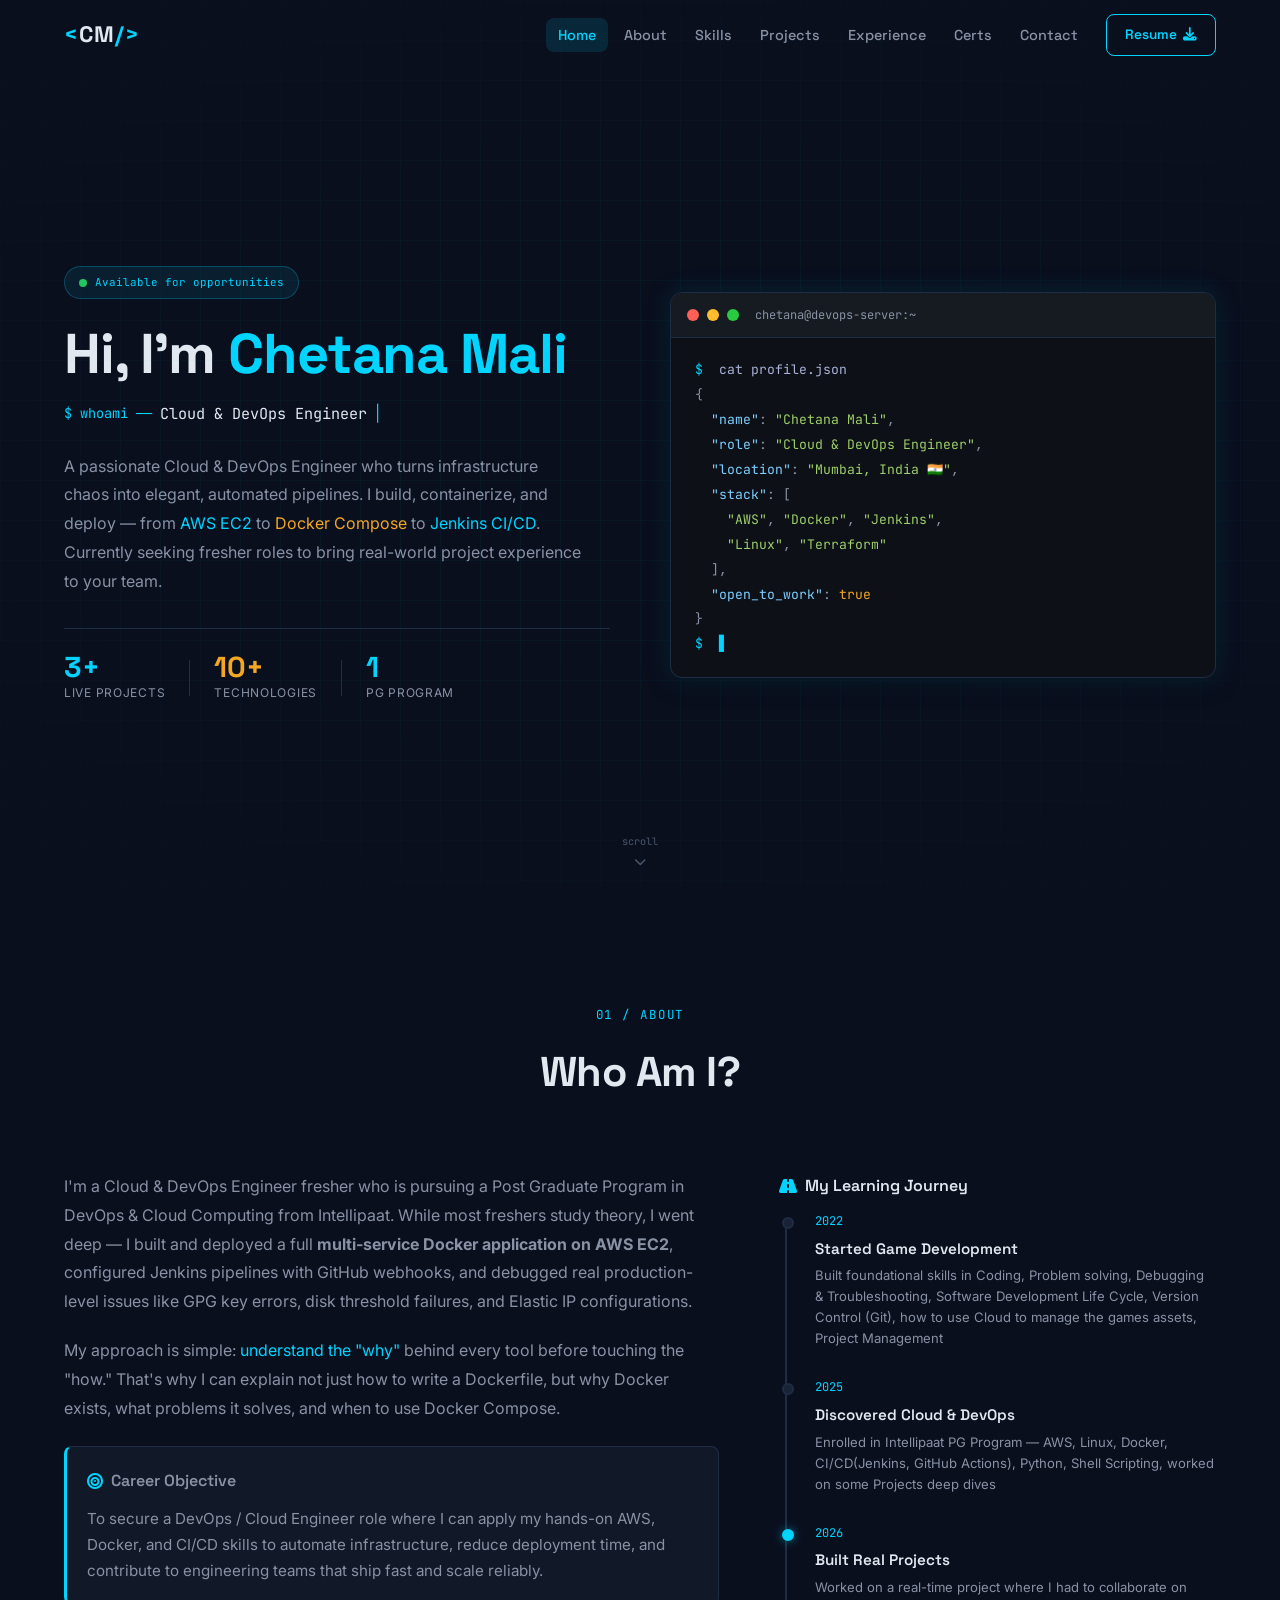
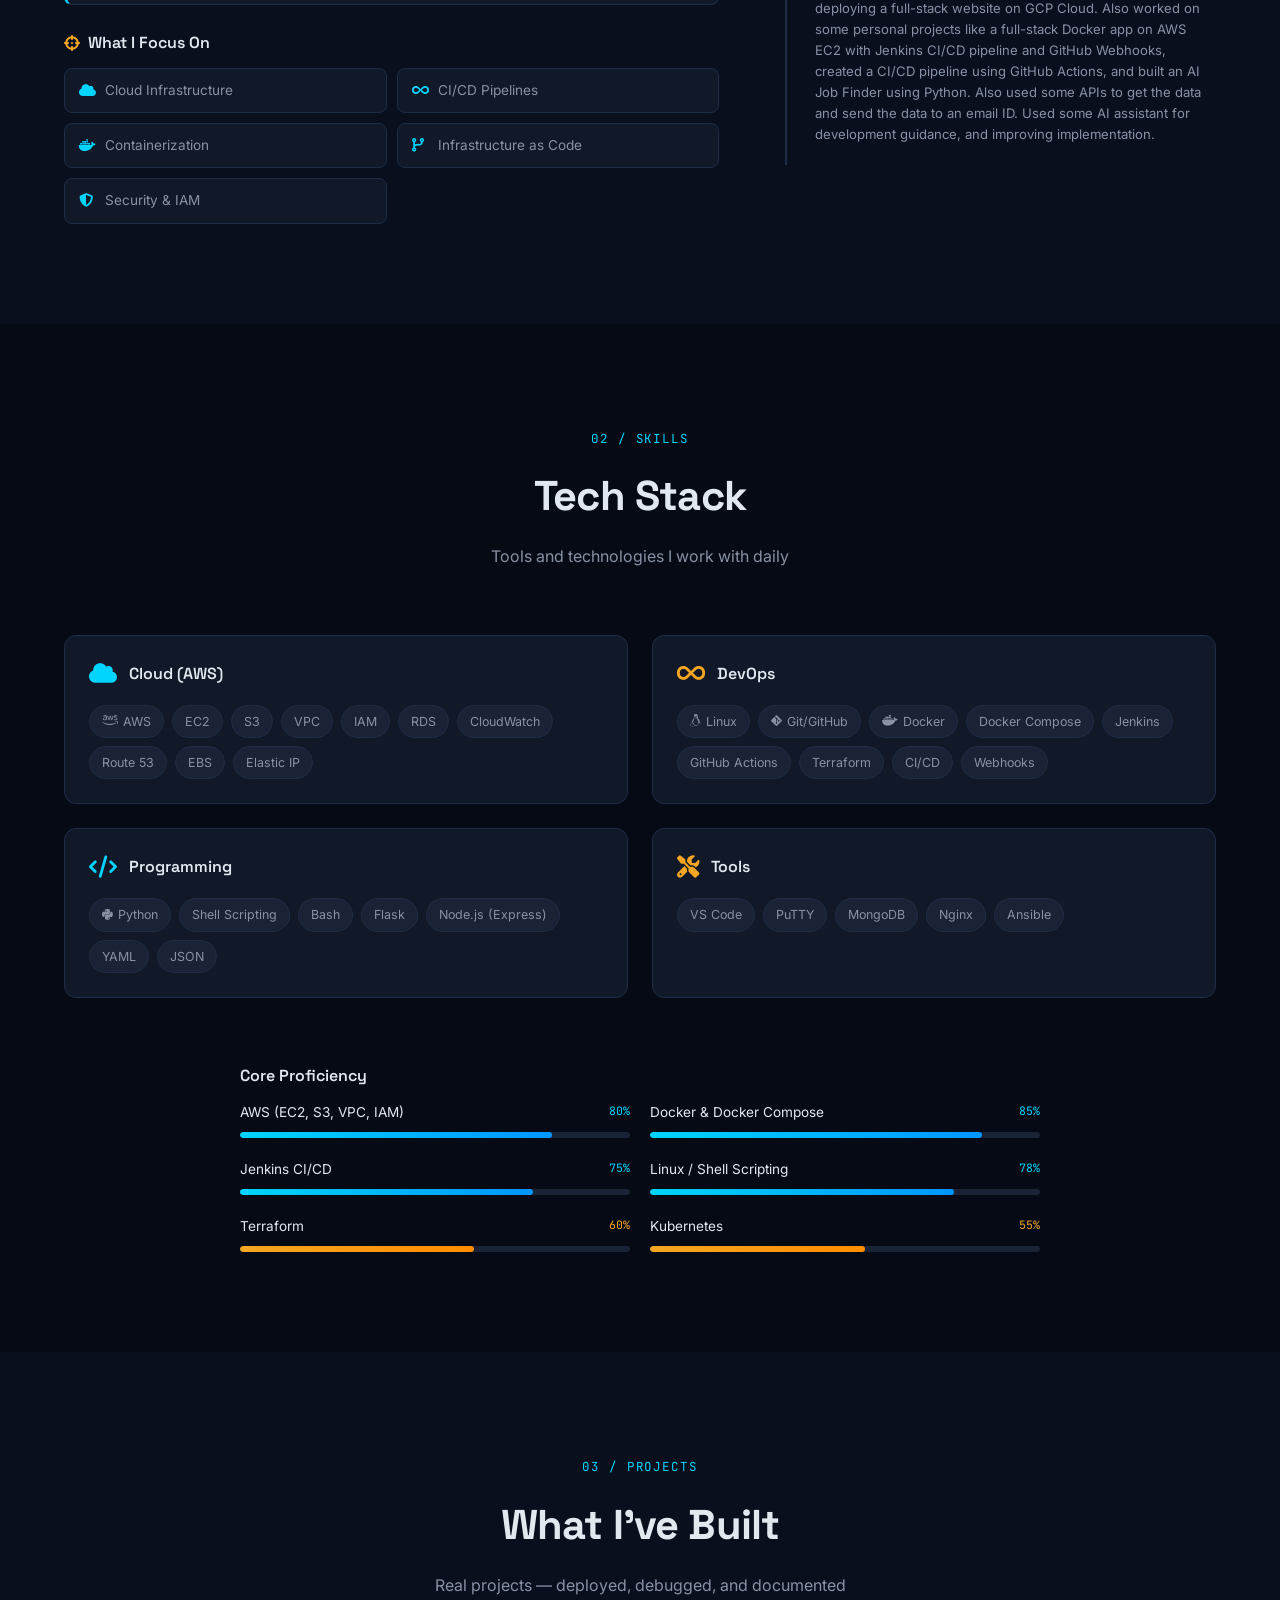
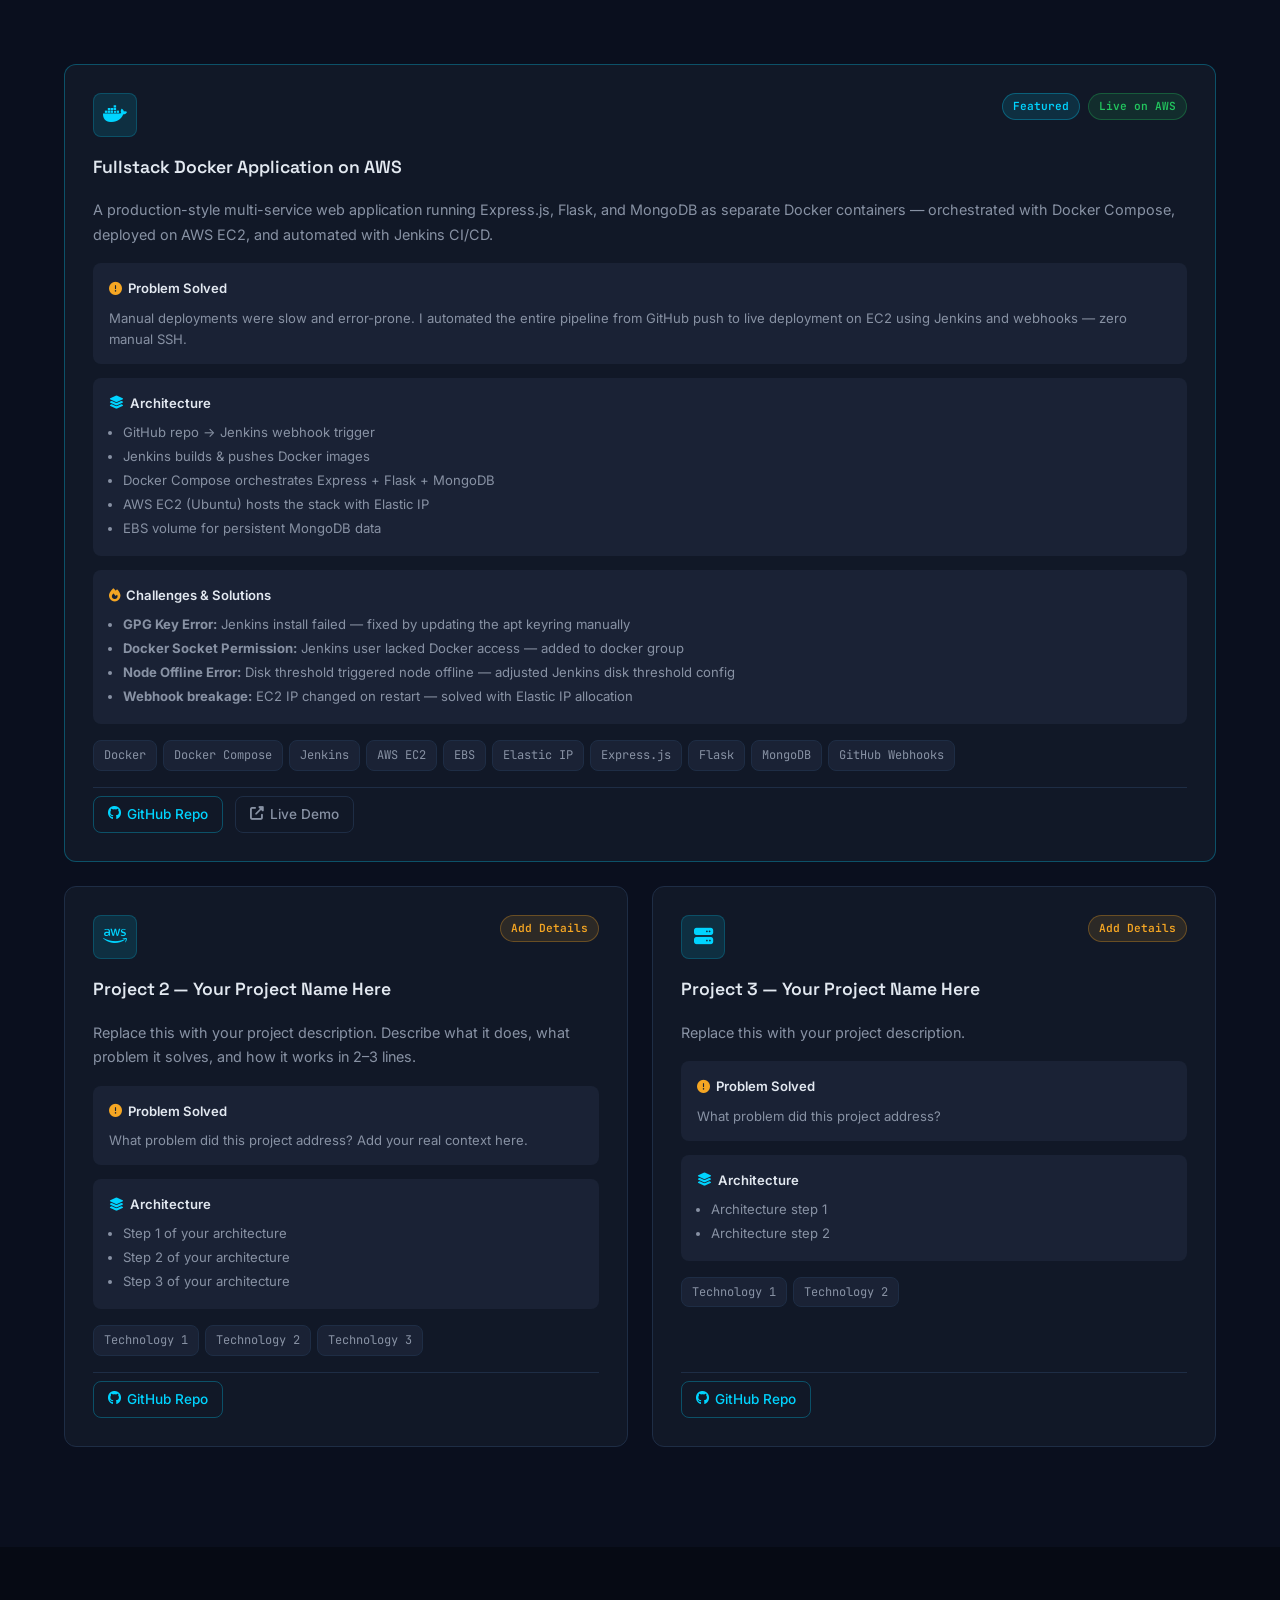
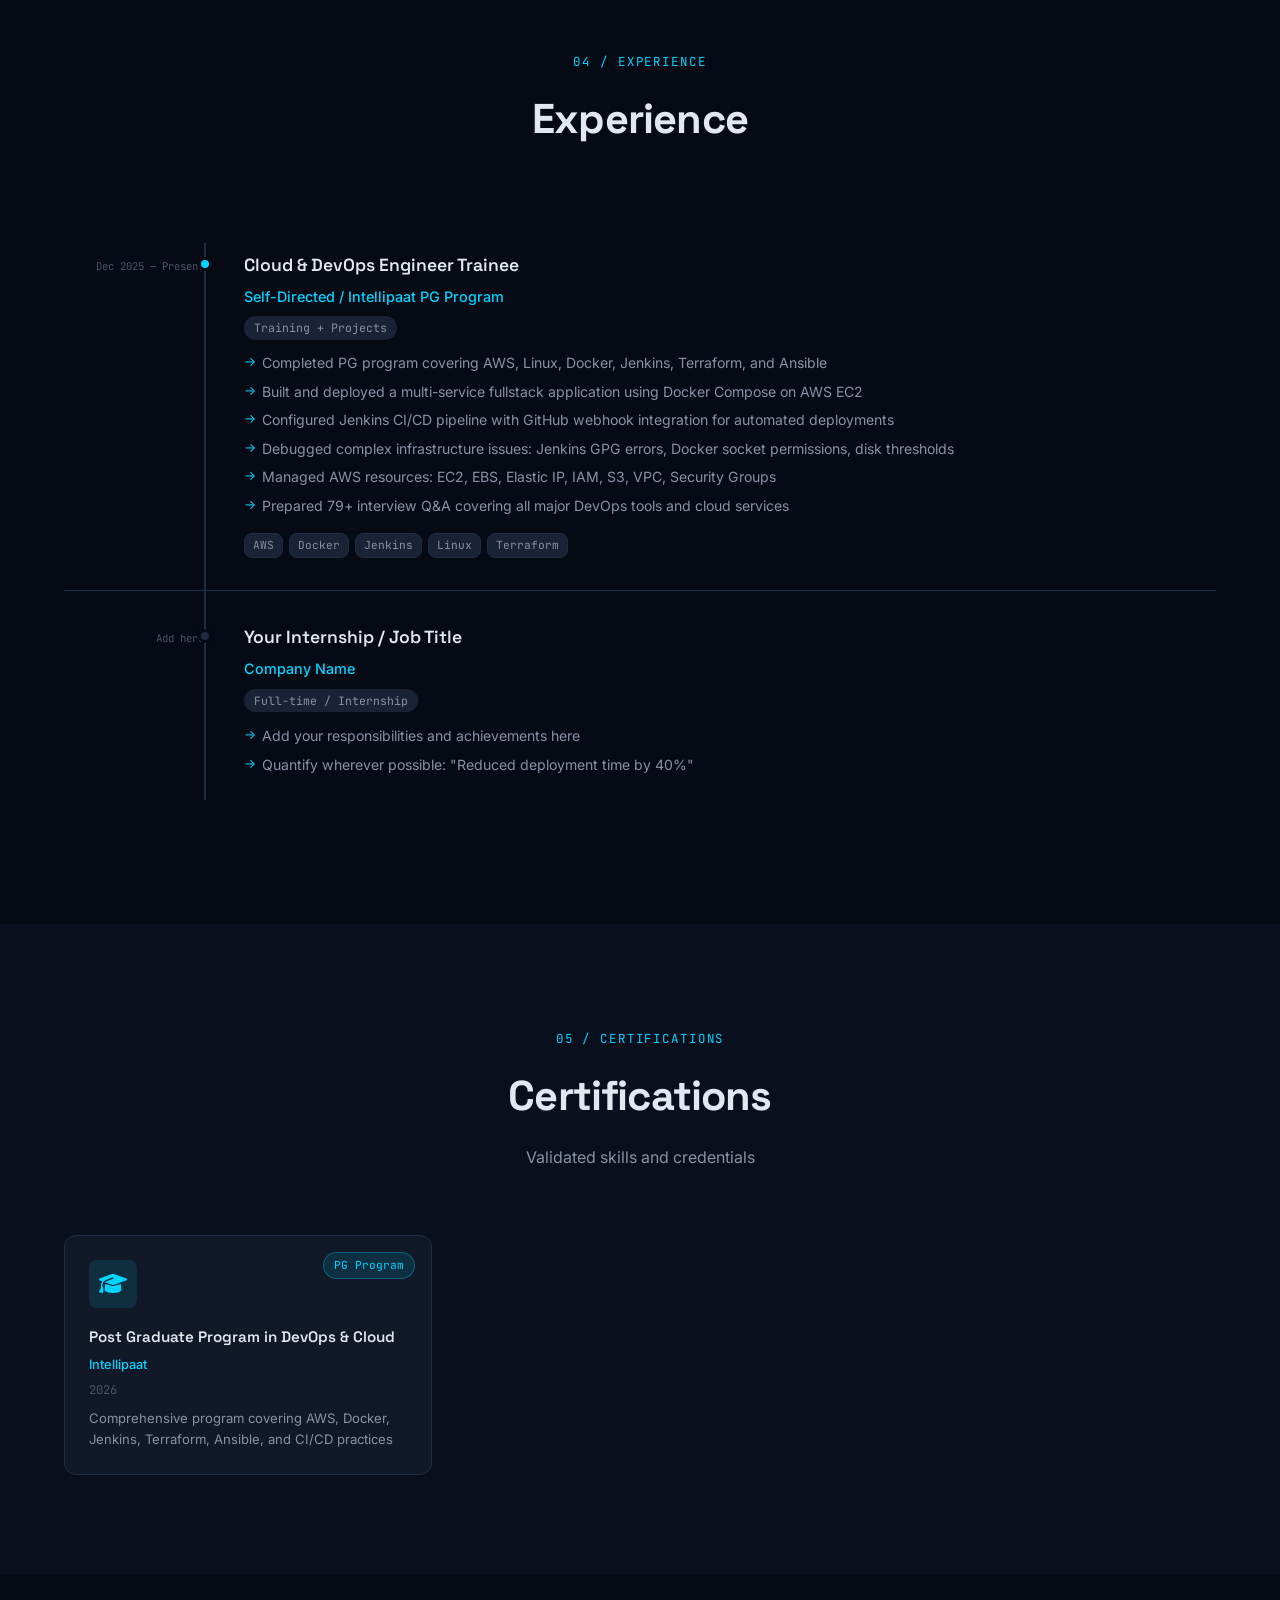
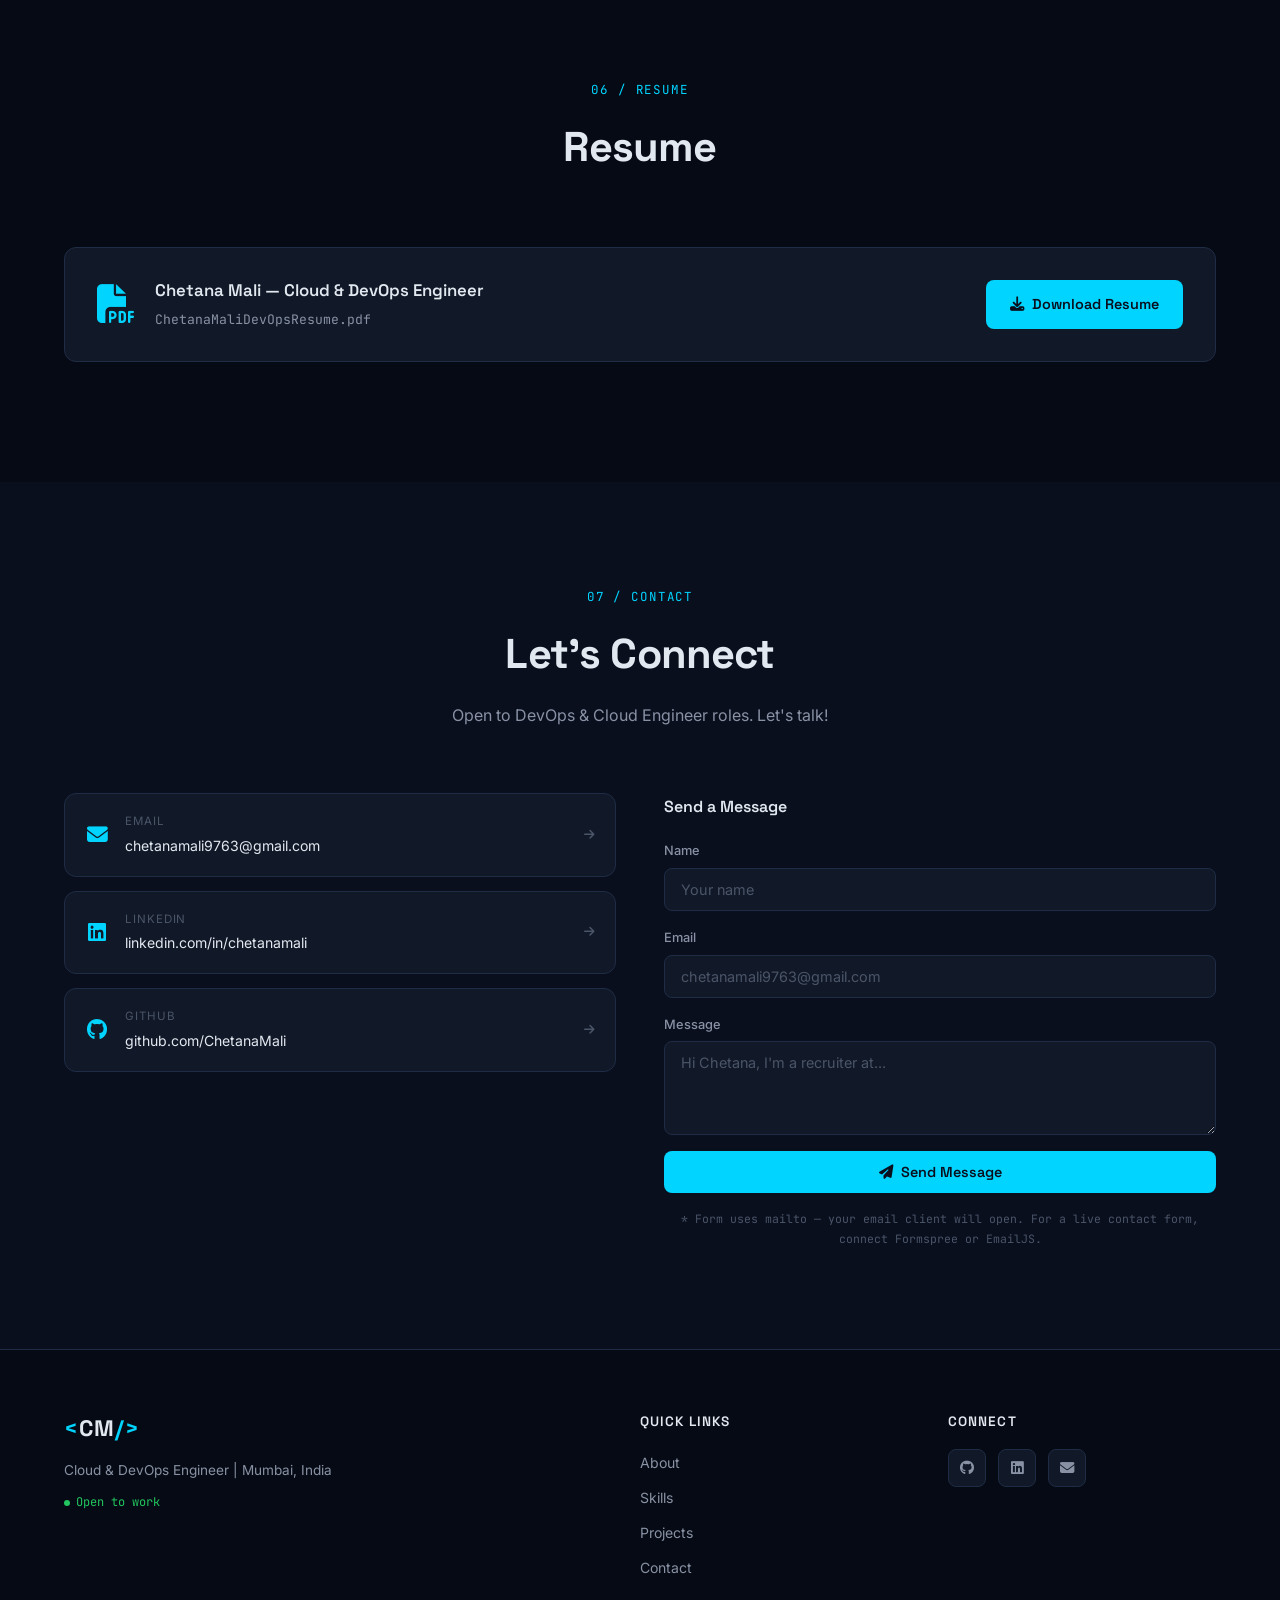
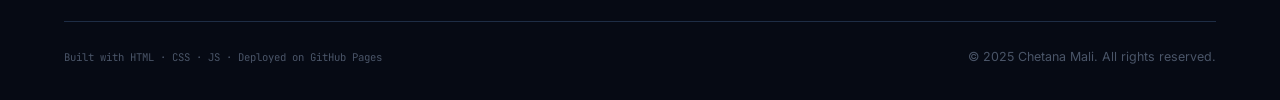
==== commit 6a5afa09: "update my learning journey and also remove unwanted buttons" ====
--- a/index.html
+++ b/index.html
@@ -71,7 +71,7 @@
           <span class="accent-amber">Docker Compose</span> to <span class="accent-cyan">Jenkins CI/CD</span>.
           Currently seeking fresher roles to bring real-world project experience to your team.
         </p>
-        <div class="hero-actions">
+        <!-- <div class="hero-actions">
           <a href="#projects" class="btn btn-primary">
             <i class="fas fa-rocket"></i> View Projects
           </a>
@@ -81,7 +81,7 @@
           <a href="#contact" class="btn btn-ghost">
             <i class="fas fa-paper-plane"></i> Contact Me
           </a>
-        </div>
+        </div> -->
         <div class="hero-stats">
           <div class="stat">
             <span class="stat-number accent-cyan">3+</span>
@@ -115,7 +115,7 @@
             <div class="t-line t-output">&nbsp;&nbsp;<span class="t-key">"location"</span>: <span class="t-str">"Mumbai, India 🇮🇳"</span>,</div>
             <div class="t-line t-output">&nbsp;&nbsp;<span class="t-key">"stack"</span>: [</div>
             <div class="t-line t-output">&nbsp;&nbsp;&nbsp;&nbsp;<span class="t-str">"AWS"</span>, <span class="t-str">"Docker"</span>, <span class="t-str">"Jenkins"</span>,</div>
-            <div class="t-line t-output">&nbsp;&nbsp;&nbsp;&nbsp;<span class="t-str">"Kubernetes"</span>, <span class="t-str">"Terraform"</span></div>
+            <div class="t-line t-output">&nbsp;&nbsp;&nbsp;&nbsp;<span class="t-str">"Linux"</span>, <span class="t-str">"Terraform"</span></div>
             <div class="t-line t-output">&nbsp;&nbsp;],</div>
             <div class="t-line t-output">&nbsp;&nbsp;<span class="t-key">"open_to_work"</span>: <span class="t-bool">true</span></div>
             <div class="t-line t-output">}</div>
@@ -174,10 +174,7 @@
                 <i class="fas fa-shield-alt"></i>
                 <span>Security & IAM</span>
               </div>
-              <div class="focus-item">
-                <i class="fas fa-chart-line"></i>
-                <span>Monitoring & Logging</span>
-              </div>
+              
             </div>
           </div>
         </div>
@@ -189,33 +186,28 @@
               <div class="timeline-dot"></div>
               <div class="timeline-content">
                 <span class="timeline-date mono">2022</span>
-                <h4>Started Web Development</h4>
-                <p>Built foundational skills in HTML, CSS, JavaScript, and Python</p>
+                <h4>Started Game Development</h4>
+                <p>Built foundational skills in Coding, Problem solving, Debugging & Troubleshooting, Software Development Life Cycle, Version Control (Git), how to use Cloud to manage the games assets, Project Management</p>
               </div>
             </div>
             <div class="timeline-item">
               <div class="timeline-dot"></div>
               <div class="timeline-content">
-                <span class="timeline-date mono">2023</span>
+                <span class="timeline-date mono">2025</span>
                 <h4>Discovered Cloud & DevOps</h4>
-                <p>Enrolled in Intellipaat PG Program — AWS, Linux, Docker, CI/CD deep dives</p>
+                <p>Enrolled in Intellipaat PG Program — AWS, Linux, Docker, CI/CD(Jenkins, GitHub Actions), Python, Shell Scripting, worked on some Projects deep dives</p>
               </div>
             </div>
             <div class="timeline-item">
               <div class="timeline-dot accent"></div>
               <div class="timeline-content">
-                <span class="timeline-date mono">2024</span>
+                <span class="timeline-date mono">2026</span>
                 <h4>Built Real Projects</h4>
-                <p>Deployed fullstack Docker app on AWS EC2 with Jenkins CI/CD pipeline and GitHub webhooks</p>
+                <p>Worked on a real-time project where I had to collaborate on deploying a full-stack website on GCP Cloud. Also worked on some personal projects like a full-stack Docker app on AWS EC2 with Jenkins CI/CD pipeline and GitHub Webhooks, created a CI/CD pipeline using GitHub Actions, and built an AI Job Finder using Python. Also used some APIs to get the data and send the data to an email ID. Used some AI assistant for development guidance, and improving implementation. </p>
               </div>
             </div>
-            <div class="timeline-item">
-              <div class="timeline-dot accent"></div>
-              <div class="timeline-content">
-                <span class="timeline-date mono">2025 →</span>
-                <h4>Actively Job Seeking</h4>
-                <p>Targeting DevOps/Cloud roles at MNCs and startups across Mumbai, Pune, Bengaluru</p>
-              </div>
+            
+              
             </div>
           </div>
         </div>
@@ -524,16 +516,16 @@
 
         <div class="exp-item">
           <div class="exp-date">
-            <span class="mono">2024 — Present</span>
+            <span class="mono">Dec 2025 — Present</span>
           </div>
           <div class="exp-content">
             <div class="exp-header">
-              <h3 class="exp-role">DevOps Engineer Trainee</h3>
+              <h3 class="exp-role">Cloud & DevOps Engineer Trainee</h3>
               <span class="exp-company">Self-Directed / Intellipaat PG Program</span>
               <span class="exp-type">Training + Projects</span>
             </div>
             <ul class="exp-bullets">
-              <li>Completed PG program covering AWS, Linux, Docker, Kubernetes, Jenkins, Terraform, and Ansible</li>
+              <li>Completed PG program covering AWS, Linux, Docker, Jenkins, Terraform, and Ansible</li>
               <li>Built and deployed a multi-service fullstack application using Docker Compose on AWS EC2</li>
               <li>Configured Jenkins CI/CD pipeline with GitHub webhook integration for automated deployments</li>
               <li>Debugged complex infrastructure issues: Jenkins GPG errors, Docker socket permissions, disk thresholds</li>
@@ -588,14 +580,14 @@
           <div class="cert-body">
             <h3 class="cert-title">Post Graduate Program in DevOps & Cloud</h3>
             <span class="cert-issuer">Intellipaat</span>
-            <span class="cert-date mono">2024</span>
-            <p class="cert-desc">Comprehensive program covering AWS, Docker, Kubernetes, Jenkins, Terraform, Ansible, and CI/CD practices</p>
+            <span class="cert-date mono">2026</span>
+            <p class="cert-desc">Comprehensive program covering AWS, Docker, Jenkins, Terraform, Ansible, and CI/CD practices</p>
           </div>
           <div class="cert-badge">PG Program</div>
         </div>
 
         <!-- Add AWS cert when you complete it -->
-        <div class="cert-card upcoming">
+        <!-- <div class="cert-card upcoming">
           <div class="cert-icon"><i class="fab fa-aws"></i></div>
           <div class="cert-body">
             <h3 class="cert-title">AWS Certified Cloud Practitioner</h3>
@@ -604,10 +596,10 @@
             <p class="cert-desc">Foundational AWS certification covering cloud concepts, security, and core services</p>
           </div>
           <div class="cert-badge upcoming-badge">Coming Soon</div>
-        </div>
+        </div> -->
 
         <!-- Add more as you complete them -->
-        <div class="cert-card upcoming">
+        <!-- <div class="cert-card upcoming">
           <div class="cert-icon"><i class="fas fa-dharmachakra"></i></div>
           <div class="cert-body">
             <h3 class="cert-title">Certified Kubernetes Administrator (CKA)</h3>
@@ -616,7 +608,7 @@
             <p class="cert-desc">Hands-on Kubernetes cluster administration certification</p>
           </div>
           <div class="cert-badge upcoming-badge">Planned</div>
-        </div>
+        </div> -->
 
       </div>
     </div>
@@ -635,17 +627,17 @@
           <div>
             <h3>Chetana Mali — Cloud & DevOps Engineer</h3>
             <p class="mono">ChetanaMaliDevOpsResume.pdf</p>
-            <p>Updated for 2025 job applications. ATS-optimized with keywords for DevOps and Cloud roles.</p>
+            <!-- <p>Updated for 2026 job applications. ATS-optimized with keywords for DevOps and Cloud roles.</p> -->
           </div>
         </div>
         <a href="assets/resume/ChetanaMaliDevOpsResume.pdf" target="_blank" class="btn btn-primary">
           <i class="fas fa-download"></i> Download Resume
         </a>
       </div>
-      <div class="resume-note">
+      <!-- <div class="resume-note">
         <i class="fas fa-info-circle accent-cyan"></i>
         <span>To update your resume: replace the file at <code>assets/resume/ChetanaMaliDevOpsResume.pdf</code> in your GitHub repo — the download button updates automatically.</span>
-      </div>
+      </div> -->
     </div>
   </section>
 
@@ -660,19 +652,19 @@
 
       <div class="contact-grid">
         <div class="contact-links">
-          <a href="mailto:chetana.mali@email.com" class="contact-card">
+          <a href="mailto:chetanamali9763@gmail.com" class="contact-card">
             <i class="fas fa-envelope"></i>
             <div>
               <span class="contact-type">Email</span>
-              <span class="contact-value">chetana.mali@email.com</span>
+              <span class="contact-value">chetanamali9763@gmail.com</span>
             </div>
             <i class="fas fa-arrow-right"></i>
           </a>
-          <a href="https://linkedin.com/in/chetana-mali" target="_blank" class="contact-card">
+          <a href="https://www.linkedin.com/in/chetanamali/" target="_blank" class="contact-card">
             <i class="fab fa-linkedin"></i>
             <div>
               <span class="contact-type">LinkedIn</span>
-              <span class="contact-value">linkedin.com/in/chetana-mali</span>
+              <span class="contact-value">linkedin.com/in/chetanamali</span>
             </div>
             <i class="fas fa-arrow-right"></i>
           </a>
@@ -735,8 +727,8 @@
           <h4>Connect</h4>
           <div class="social-links">
             <a href="https://github.com/ChetanaMali" target="_blank" class="social-link" title="GitHub"><i class="fab fa-github"></i></a>
-            <a href="https://linkedin.com/in/chetana-mali" target="_blank" class="social-link" title="LinkedIn"><i class="fab fa-linkedin"></i></a>
-            <a href="mailto:chetana.mali@email.com" class="social-link" title="Email"><i class="fas fa-envelope"></i></a>
+            <a href="https://www.linkedin.com/in/chetanamali/" target="_blank" class="social-link" title="LinkedIn"><i class="fab fa-linkedin"></i></a>
+            <a href="mailto:chetanamali9763@gmail.com" class="social-link" title="Email"><i class="fas fa-envelope"></i></a>
           </div>
         </div>
       </div>
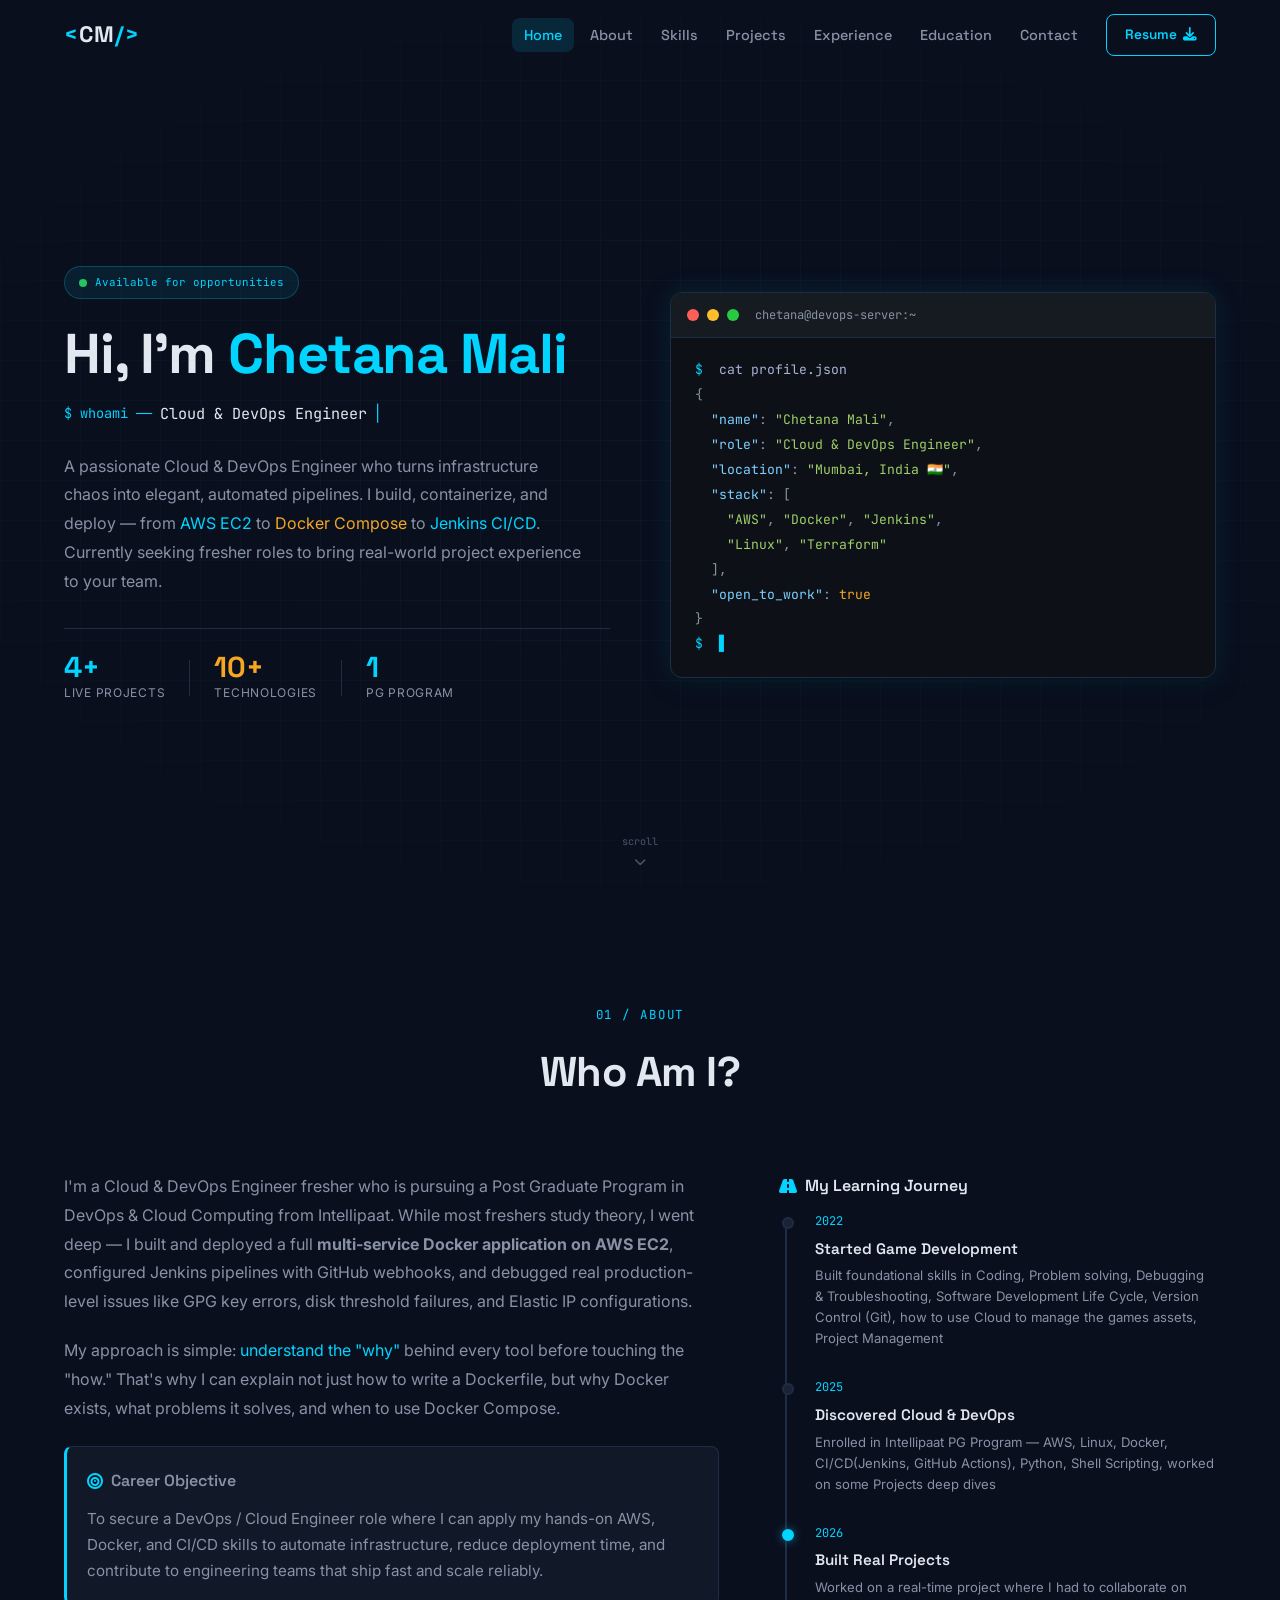
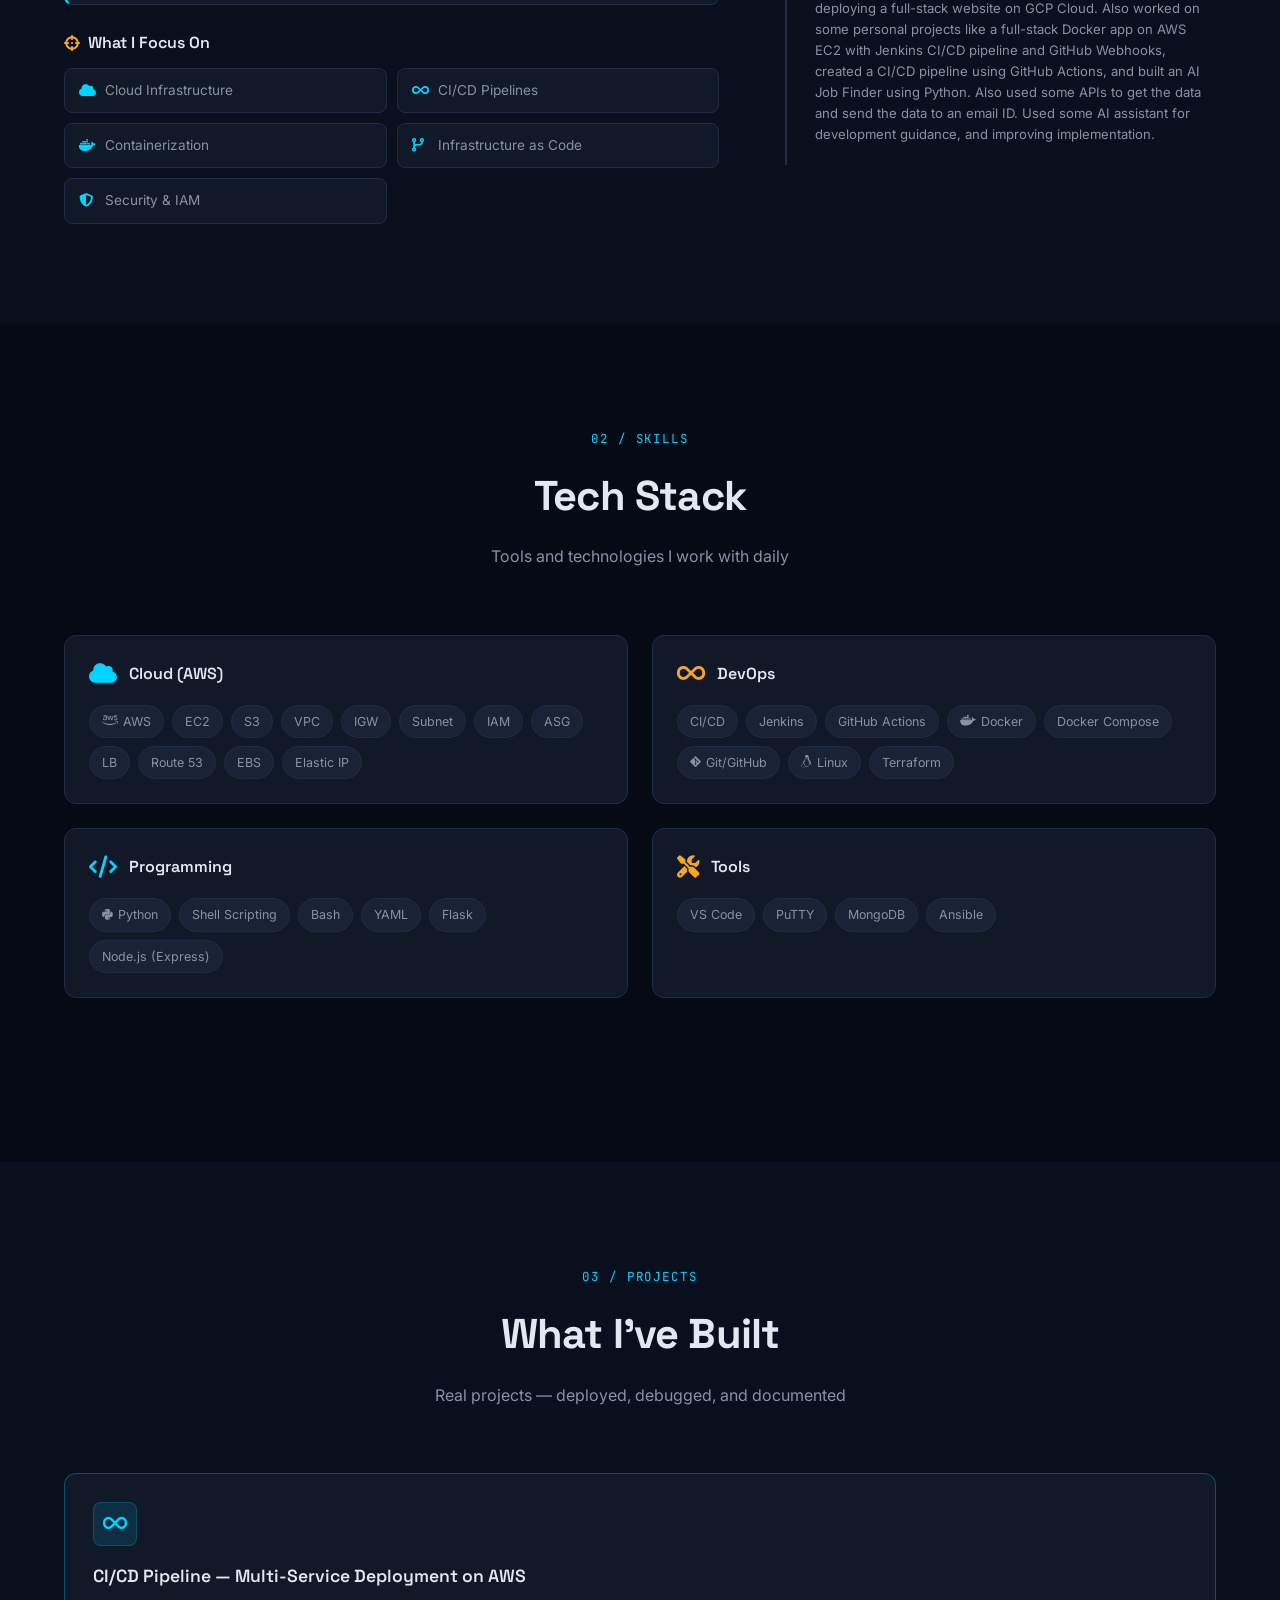
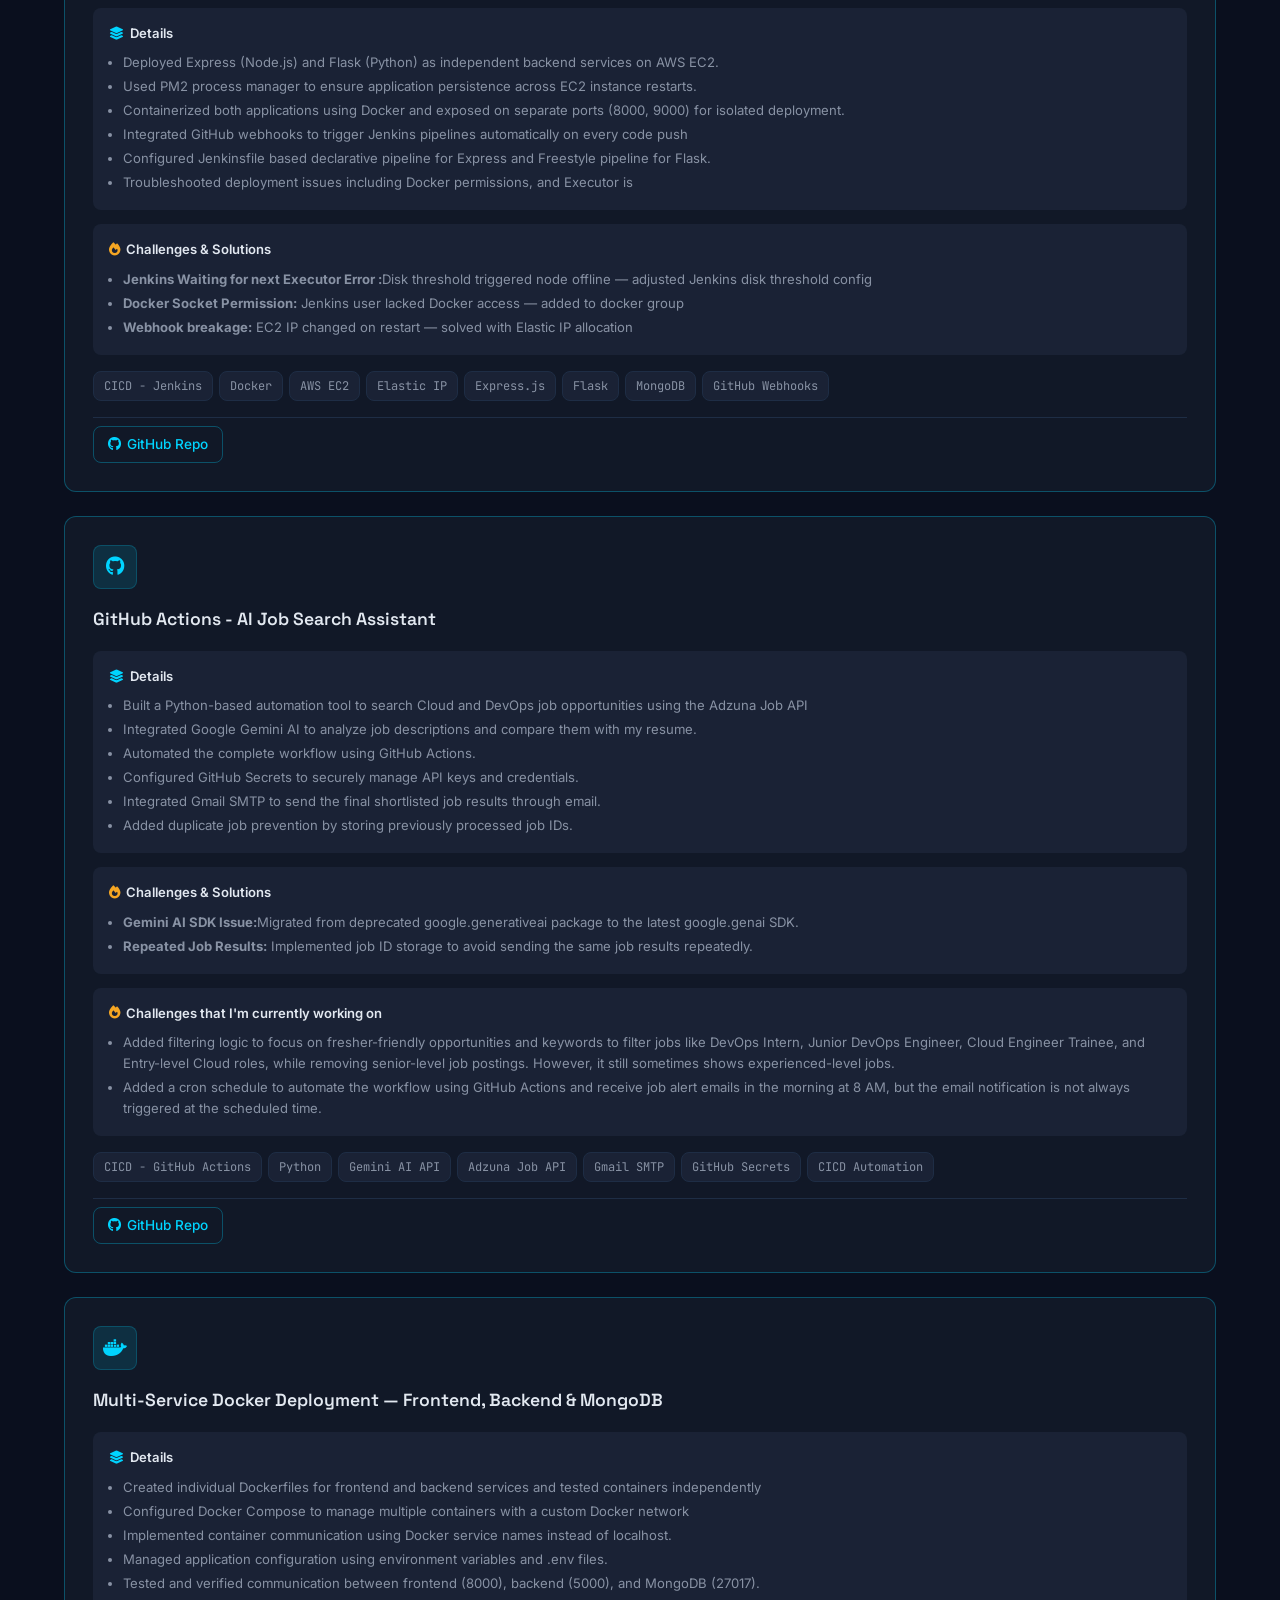
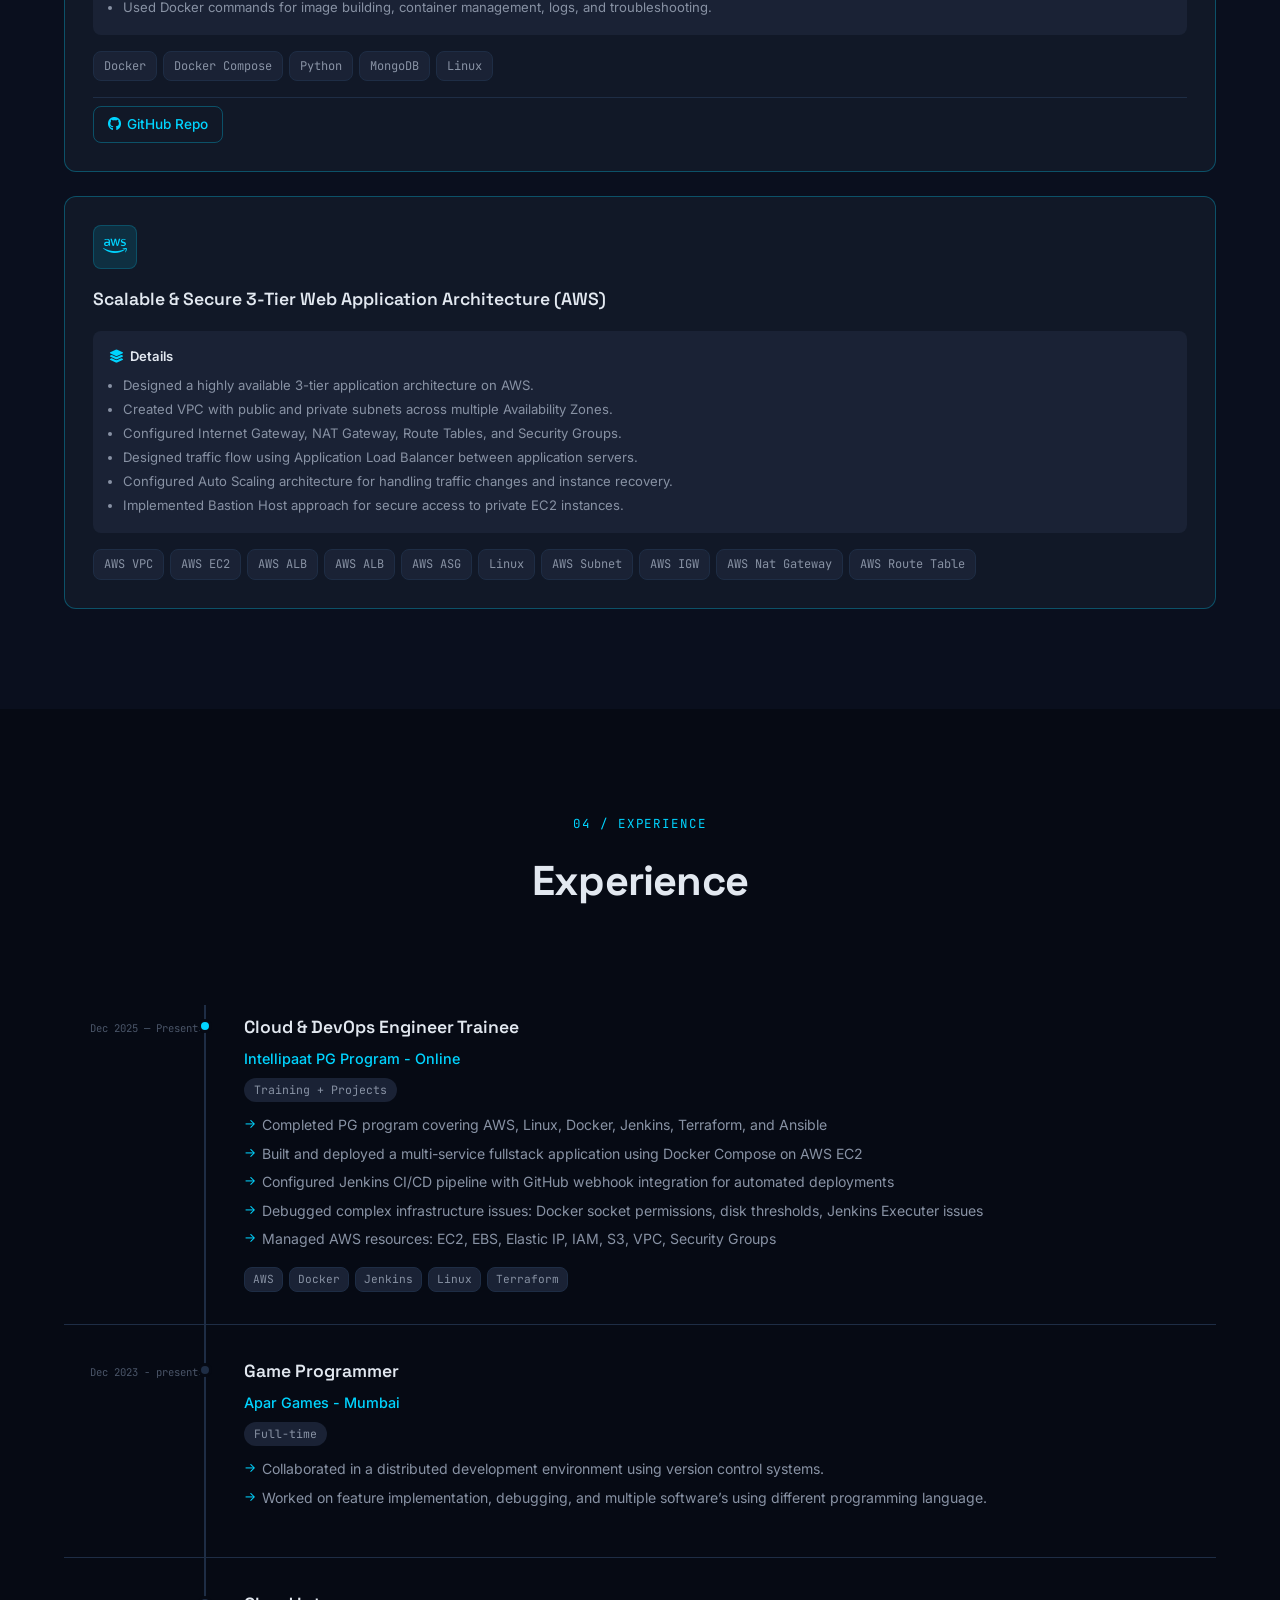
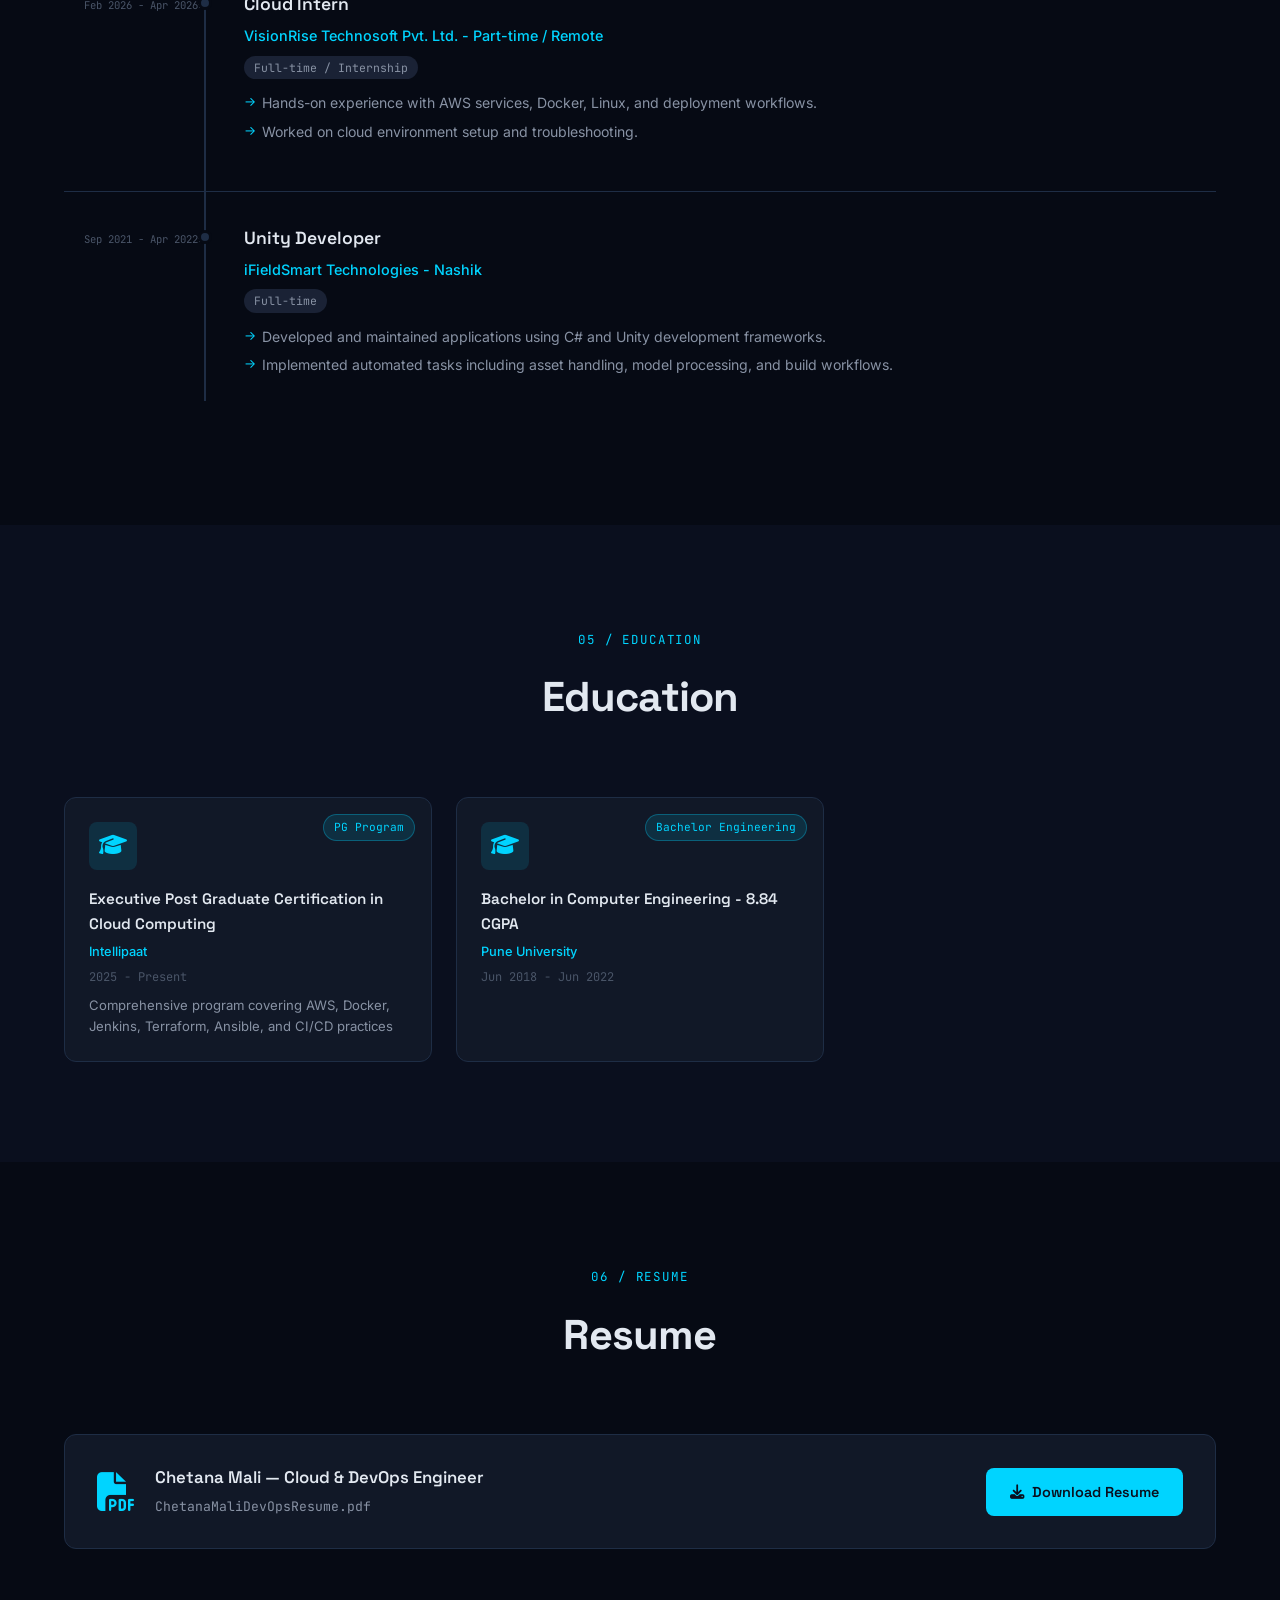
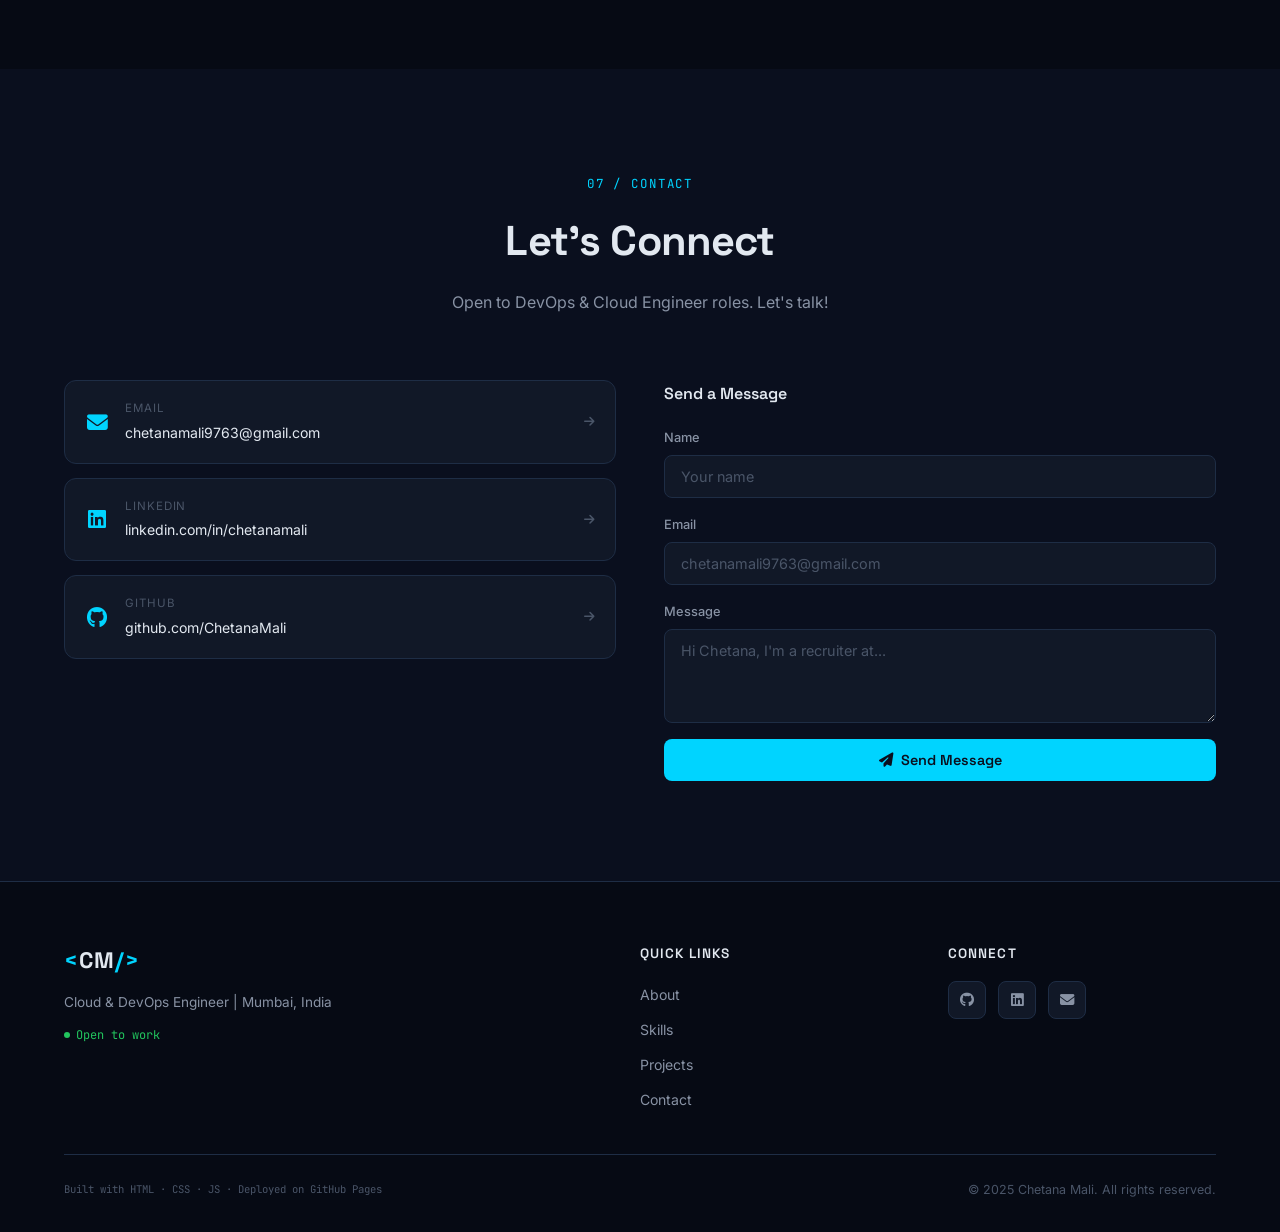
==== commit b8210ee5: "Add all the details of education, experiance, projects" ====
--- a/index.html
+++ b/index.html
@@ -38,7 +38,7 @@
         <li><a href="#skills" class="nav-link">Skills</a></li>
         <li><a href="#projects" class="nav-link">Projects</a></li>
         <li><a href="#experience" class="nav-link">Experience</a></li>
-        <li><a href="#certifications" class="nav-link">Certs</a></li>
+        <li><a href="#education" class="nav-link">Education</a></li>
         <li><a href="#contact" class="nav-link">Contact</a></li>
         <li><a href="assets/resume/ChetanaMaliDevOpsResume.pdf" target="_blank" class="nav-cta">Resume <i class="fas fa-download"></i></a></li>
       </ul>
@@ -84,7 +84,7 @@
         </div> -->
         <div class="hero-stats">
           <div class="stat">
-            <span class="stat-number accent-cyan">3+</span>
+            <span class="stat-number accent-cyan">4+</span>
             <span class="stat-label">Live Projects</span>
           </div>
           <div class="stat-divider"></div>
@@ -237,9 +237,11 @@
             <span class="skill-tag">EC2</span>
             <span class="skill-tag">S3</span>
             <span class="skill-tag">VPC</span>
+            <span class="skill-tag">IGW</span>
+            <span class="skill-tag">Subnet</span>
             <span class="skill-tag">IAM</span>
-            <span class="skill-tag">RDS</span>
-            <span class="skill-tag">CloudWatch</span>
+            <span class="skill-tag">ASG</span>
+            <span class="skill-tag">LB</span>
             <span class="skill-tag">Route 53</span>
             <span class="skill-tag">EBS</span>
             <span class="skill-tag">Elastic IP</span>
@@ -253,15 +255,14 @@
             <h3>DevOps</h3>
           </div>
           <div class="skill-tags">
-            <span class="skill-tag"><i class="fab fa-linux"></i> Linux</span>
-            <span class="skill-tag"><i class="fab fa-git-alt"></i> Git/GitHub</span>
+            <span class="skill-tag">CI/CD</span>
+            <span class="skill-tag">Jenkins</span>
+            <span class="skill-tag">GitHub Actions</span>
             <span class="skill-tag"><i class="fab fa-docker"></i> Docker</span>
             <span class="skill-tag">Docker Compose</span>
-            <span class="skill-tag">Jenkins</span>
-            <span class="skill-tag">GitHub Actions</span>
+            <span class="skill-tag"><i class="fab fa-git-alt"></i> Git/GitHub</span>
+            <span class="skill-tag"><i class="fab fa-linux"></i> Linux</span>
             <span class="skill-tag">Terraform</span>
-            <span class="skill-tag">CI/CD</span>
-            <span class="skill-tag">Webhooks</span>
           </div>
         </div>
 
@@ -275,10 +276,9 @@
             <span class="skill-tag"><i class="fab fa-python"></i> Python</span>
             <span class="skill-tag">Shell Scripting</span>
             <span class="skill-tag">Bash</span>
+            <span class="skill-tag">YAML</span>
             <span class="skill-tag">Flask</span>
             <span class="skill-tag">Node.js (Express)</span>
-            <span class="skill-tag">YAML</span>
-            <span class="skill-tag">JSON</span>
           </div>
         </div>
 
@@ -292,7 +292,6 @@
             <span class="skill-tag">VS Code</span>
             <span class="skill-tag">PuTTY</span>
             <span class="skill-tag">MongoDB</span>
-            <span class="skill-tag">Nginx</span>
             <span class="skill-tag">Ansible</span>
           </div>
         </div>
@@ -300,7 +299,7 @@
       </div>
 
       <!-- Proficiency bars -->
-      <div class="proficiency-section">
+      <!-- <div class="proficiency-section">
         <h3 class="subsection-title centered">Core Proficiency</h3>
         <div class="proficiency-grid">
           <div class="prof-item">
@@ -347,7 +346,7 @@
           </div>
         </div>
       </div>
-    </div>
+    </div> -->
   </section>
 
   <!-- ===================== PROJECTS ===================== -->
@@ -364,49 +363,47 @@
         <!-- PROJECT 1 -->
         <div class="project-card featured">
           <div class="project-card-header">
-            <div class="project-icon"><i class="fab fa-docker"></i></div>
+            <div class="project-icon"><i class="fas fa-infinity"></i></div>
             <div class="project-badges">
-              <span class="badge badge-featured">Featured</span>
-              <span class="badge badge-live">Live on AWS</span>
-            </div>
-          </div>
-          <h3 class="project-title">Fullstack Docker Application on AWS</h3>
-          <p class="project-desc">
+              <!-- <span class="badge badge-featured">Featured</span> -->
+              <!-- <span class="badge badge-live">Live on AWS</span> -->
+            </div>
+          </div>
+          <h3 class="project-title">CI/CD Pipeline — Multi-Service Deployment on AWS</h3>
+          <!-- <p class="project-desc">
             A production-style multi-service web application running Express.js, Flask, and MongoDB as separate Docker containers — orchestrated with Docker Compose, deployed on AWS EC2, and automated with Jenkins CI/CD.
-          </p>
+          </p> -->
 
           <div class="project-details">
-            <div class="detail-block">
+            <!-- <div class="detail-block">
               <h4><i class="fas fa-exclamation-circle accent-amber"></i> Problem Solved</h4>
               <p>Manual deployments were slow and error-prone. I automated the entire pipeline from GitHub push to live deployment on EC2 using Jenkins and webhooks — zero manual SSH.</p>
-            </div>
+            </div> -->
             <div class="detail-block">
-              <h4><i class="fas fa-layer-group accent-cyan"></i> Architecture</h4>
+              <h4><i class="fas fa-layer-group accent-cyan"></i> Details</h4>
               <ul>
-                <li>GitHub repo → Jenkins webhook trigger</li>
-                <li>Jenkins builds & pushes Docker images</li>
-                <li>Docker Compose orchestrates Express + Flask + MongoDB</li>
-                <li>AWS EC2 (Ubuntu) hosts the stack with Elastic IP</li>
-                <li>EBS volume for persistent MongoDB data</li>
+                <li>Deployed Express (Node.js) and Flask (Python) as independent backend services on AWS EC2. </li>
+                <li>Used PM2 process manager to ensure application persistence across EC2 instance restarts.</li>
+                <li>Containerized both applications using Docker and exposed on separate ports (8000, 9000) for isolated deployment.</li>
+                <li>Integrated GitHub webhooks to trigger Jenkins pipelines automatically on every code push </li>
+                <li>Configured Jenkinsfile based declarative pipeline for Express and Freestyle pipeline for Flask.</li>
+                <li>Troubleshooted deployment issues including Docker permissions, and Executor is</li>
               </ul>
             </div>
             <div class="detail-block">
               <h4><i class="fas fa-fire accent-amber"></i> Challenges & Solutions</h4>
               <ul>
-                <li><strong>GPG Key Error:</strong> Jenkins install failed — fixed by updating the apt keyring manually</li>
+                <li><strong>Jenkins Waiting for next Executor Error :</strong>Disk threshold triggered node offline — adjusted Jenkins disk threshold config</li>
                 <li><strong>Docker Socket Permission:</strong> Jenkins user lacked Docker access — added to docker group</li>
-                <li><strong>Node Offline Error:</strong> Disk threshold triggered node offline — adjusted Jenkins disk threshold config</li>
                 <li><strong>Webhook breakage:</strong> EC2 IP changed on restart — solved with Elastic IP allocation</li>
               </ul>
             </div>
           </div>
 
           <div class="project-tech">
+            <span class="tech-tag">CICD - Jenkins</span>
             <span class="tech-tag">Docker</span>
-            <span class="tech-tag">Docker Compose</span>
-            <span class="tech-tag">Jenkins</span>
             <span class="tech-tag">AWS EC2</span>
-            <span class="tech-tag">EBS</span>
             <span class="tech-tag">Elastic IP</span>
             <span class="tech-tag">Express.js</span>
             <span class="tech-tag">Flask</span>
@@ -415,56 +412,180 @@
           </div>
 
           <div class="project-links">
-            <a href="https://github.com/ChetanaMali/fullstack-docker-project" target="_blank" class="project-link">
+            <a href="https://github.com/ChetanaMali/CICD-Pipeline-project" target="_blank" class="project-link">
               <i class="fab fa-github"></i> GitHub Repo
             </a>
-            <a href="#" class="project-link secondary">
+            <!-- <a href="#" class="project-link secondary">
               <i class="fas fa-external-link-alt"></i> Live Demo
+            </a> -->
+          </div>
+        </div>
+
+        <!-- PROJECT 2 -->
+        <div class="project-card featured">
+          <div class="project-card-header">
+            <div class="project-icon"><i class="fab fa-github"></i></div>
+            <div class="project-badges">
+              <!-- <span class="badge badge-featured">Featured</span> -->
+              <!-- <span class="badge badge-live">Live on AWS</span> -->
+            </div>
+          </div>
+          <h3 class="project-title"> GitHub Actions - AI Job Search Assistant  </h3>
+          <!-- <p class="project-desc">
+            A production-style multi-service web application running Express.js, Flask, and MongoDB as separate Docker containers — orchestrated with Docker Compose, deployed on AWS EC2, and automated with Jenkins CI/CD.
+          </p> -->
+
+          <div class="project-details">
+            <!-- <div class="detail-block">
+              <h4><i class="fas fa-exclamation-circle accent-amber"></i> Problem Solved</h4>
+              <p>Manual deployments were slow and error-prone. I automated the entire pipeline from GitHub push to live deployment on EC2 using Jenkins and webhooks — zero manual SSH.</p>
+            </div> -->
+            <div class="detail-block">
+              <h4><i class="fas fa-layer-group accent-cyan"></i> Details</h4>
+              <ul>
+                <li>Built a Python-based automation tool to search Cloud and DevOps job opportunities using the Adzuna Job API </li>
+                <li>Integrated Google Gemini AI to analyze job descriptions and compare them with my resume.</li>
+                <li>Automated the complete workflow using GitHub Actions.</li>
+                <li>Configured GitHub Secrets to securely manage API keys and credentials.</li>
+                <li>Integrated Gmail SMTP to send the final shortlisted job results through email.</li>
+                <li>Added duplicate job prevention by storing previously processed job IDs.</li>
+               
+              </ul>
+            </div>
+            <div class="detail-block">
+              <h4><i class="fas fa-fire accent-amber"></i> Challenges & Solutions</h4>
+              <ul>
+                <li><strong>Gemini AI SDK Issue:</strong>Migrated from deprecated google.generativeai package to the latest google.genai SDK.</li>
+                <li><strong>Repeated Job Results:</strong> Implemented job ID storage to avoid sending the same job results repeatedly.</li>
+              </ul>
+            </div>
+            <div class="detail-block">
+              <h4><i class="fas fa-fire accent-amber"></i> Challenges that I'm currently working on</h4>
+              <ul>
+                <li> Added filtering logic to focus on fresher-friendly opportunities and keywords to filter jobs like DevOps Intern, Junior DevOps Engineer, Cloud Engineer Trainee, and Entry-level Cloud roles, while removing senior-level job postings. However, it still sometimes shows experienced-level jobs. </li>
+                <li> Added a cron schedule to automate the workflow using GitHub Actions and receive job alert emails in the morning at 8 AM, but the email notification is not always triggered at the scheduled time. </li>
+                
+              </ul>
+            </div>
+          </div>
+
+          <div class="project-tech">
+            <span class="tech-tag">CICD - GitHub Actions</span>
+            <span class="tech-tag">Python</span>
+            <span class="tech-tag">Gemini AI API</span>
+            <span class="tech-tag">Adzuna Job API</span>
+            <span class="tech-tag">Gmail SMTP</span>
+            <span class="tech-tag">GitHub Secrets</span>
+            <span class="tech-tag">CICD Automation</span>
+          </div>
+
+          <div class="project-links">
+            <a href="https://github.com/ChetanaMali/ai-job-tracker-using-github-action" target="_blank" class="project-link">
+              <i class="fab fa-github"></i> GitHub Repo
             </a>
-          </div>
-        </div>
-
-        <!-- PROJECT 2 — Placeholder, ready for you to fill -->
-        <div class="project-card">
+            <!-- <a href="#" class="project-link secondary">
+              <i class="fas fa-external-link-alt"></i> Live Demo
+            </a> -->
+          </div>
+        </div>
+
+          <!-- PROJECT 3 — Placeholder, ready for you to fill -->
+        <div class="project-card featured">
+          <div class="project-card-header">
+            <div class="project-icon"><i class="fab fa-docker"></i></div>
+            <div class="project-badges">
+              <!-- <span class="badge badge-wip">Add Details</span> -->
+            </div>
+          </div>
+          <h3 class="project-title">Multi-Service Docker Deployment — Frontend, Backend & MongoDB</h3>
+          <!-- <p class="project-desc">
+            Replace this with your project description. Describe what it does, what problem it solves, and how it works in 2–3 lines.
+          </p> -->
+
+          <div class="project-details">
+            <!-- <div class="detail-block">
+              <h4><i class="fas fa-exclamation-circle accent-amber"></i> Problem</h4>
+              <p>Designed a secure and scalable AWS 3-tier architecture to overcome single-server limitations by implementing high availability, network isolation, load balancing, and automatic scaling for reliable application deployment.</p>
+            </div> -->
+            <div class="detail-block">
+              <h4><i class="fas fa-layer-group accent-cyan"></i> Details</h4>
+              <ul>
+                <li>Created individual Dockerfiles for frontend and backend services and tested containers independently</li>
+                <li>Configured Docker Compose to manage multiple containers with a custom Docker network</li>
+                <li>Implemented container communication using Docker service names instead of localhost.</li>
+                <li>Managed application configuration using environment variables and .env files.</li>
+                <li>Tested and verified communication between frontend (8000), backend (5000), and MongoDB (27017).</li>
+                <li>Used Docker commands for image building, container management, logs, and troubleshooting.</li>
+              </ul>
+            </div>
+          </div>
+
+          <div class="project-tech">
+            <span class="tech-tag">Docker</span>
+            <span class="tech-tag">Docker Compose</span>
+            <span class="tech-tag">Python</span>
+            <span class="tech-tag">MongoDB</span>
+            <span class="tech-tag">Linux</span>
+          </div>
+
+          <div class="project-links">
+            <a href="https://github.com/ChetanaMali/Flask-and-MongoDB" class="project-link"><i class="fab fa-github"></i> GitHub Repo</a>
+          </div>
+        </div>
+
+        <!-- PROJECT 4 — Placeholder, ready for you to fill -->
+        <div class="project-card featured">
           <div class="project-card-header">
             <div class="project-icon"><i class="fab fa-aws"></i></div>
             <div class="project-badges">
-              <span class="badge badge-wip">Add Details</span>
-            </div>
-          </div>
-          <h3 class="project-title">Project 2 — Your Project Name Here</h3>
-          <p class="project-desc">
+              <!-- <span class="badge badge-wip">Add Details</span> -->
+            </div>
+          </div>
+          <h3 class="project-title">Scalable & Secure 3-Tier Web Application Architecture (AWS)</h3>
+          <!-- <p class="project-desc">
             Replace this with your project description. Describe what it does, what problem it solves, and how it works in 2–3 lines.
-          </p>
+          </p> -->
 
           <div class="project-details">
+            <!-- <div class="detail-block">
+              <h4><i class="fas fa-exclamation-circle accent-amber"></i> Problem</h4>
+              <p>Designed a secure and scalable AWS 3-tier architecture to overcome single-server limitations by implementing high availability, network isolation, load balancing, and automatic scaling for reliable application deployment.</p>
+            </div> -->
             <div class="detail-block">
-              <h4><i class="fas fa-exclamation-circle accent-amber"></i> Problem Solved</h4>
-              <p>What problem did this project address? Add your real context here.</p>
-            </div>
-            <div class="detail-block">
-              <h4><i class="fas fa-layer-group accent-cyan"></i> Architecture</h4>
+              <h4><i class="fas fa-layer-group accent-cyan"></i> Details</h4>
               <ul>
-                <li>Step 1 of your architecture</li>
-                <li>Step 2 of your architecture</li>
-                <li>Step 3 of your architecture</li>
+                <li>Designed a highly available 3-tier application architecture on AWS.</li>
+                <li>Created VPC with public and private subnets across multiple Availability Zones.</li>
+                <li>Configured Internet Gateway, NAT Gateway, Route Tables, and Security Groups.</li>
+                <li>Designed traffic flow using Application Load Balancer between application servers.</li>
+                <li>Configured Auto Scaling architecture for handling traffic changes and instance recovery.</li>
+                <li>Implemented Bastion Host approach for secure access to private EC2 instances.</li>
               </ul>
             </div>
           </div>
 
           <div class="project-tech">
-            <span class="tech-tag">Technology 1</span>
-            <span class="tech-tag">Technology 2</span>
-            <span class="tech-tag">Technology 3</span>
-          </div>
-
-          <div class="project-links">
+            <span class="tech-tag">AWS VPC</span>
+            <span class="tech-tag">AWS EC2</span>
+            <span class="tech-tag">AWS ALB</span>
+            <span class="tech-tag">AWS ALB</span>
+            <span class="tech-tag">AWS ASG</span>
+            <span class="tech-tag">Linux</span>
+            <span class="tech-tag">AWS Subnet</span>
+            <span class="tech-tag">AWS IGW</span>
+            <span class="tech-tag">AWS Nat Gateway</span>
+            <span class="tech-tag">AWS Route Table</span>
+          </div>
+
+          <!-- <div class="project-links">
             <a href="#" class="project-link"><i class="fab fa-github"></i> GitHub Repo</a>
-          </div>
-        </div>
+          </div> -->
+        </div>
+
+
 
         <!-- PROJECT 3 — Placeholder -->
-        <div class="project-card">
+        <!-- <div class="project-card">
           <div class="project-card-header">
             <div class="project-icon"><i class="fas fa-server"></i></div>
             <div class="project-badges">
@@ -498,7 +619,7 @@
           <div class="project-links">
             <a href="#" class="project-link"><i class="fab fa-github"></i> GitHub Repo</a>
           </div>
-        </div>
+        </div> -->
 
       </div>
     </div>
@@ -516,21 +637,20 @@
 
         <div class="exp-item">
           <div class="exp-date">
-            <span class="mono">Dec 2025 — Present</span>
+            <span class="mono">Dec 2025 — Present*</span>
           </div>
           <div class="exp-content">
             <div class="exp-header">
               <h3 class="exp-role">Cloud & DevOps Engineer Trainee</h3>
-              <span class="exp-company">Self-Directed / Intellipaat PG Program</span>
+              <span class="exp-company">Intellipaat PG Program - Online</span>
               <span class="exp-type">Training + Projects</span>
             </div>
             <ul class="exp-bullets">
               <li>Completed PG program covering AWS, Linux, Docker, Jenkins, Terraform, and Ansible</li>
               <li>Built and deployed a multi-service fullstack application using Docker Compose on AWS EC2</li>
               <li>Configured Jenkins CI/CD pipeline with GitHub webhook integration for automated deployments</li>
-              <li>Debugged complex infrastructure issues: Jenkins GPG errors, Docker socket permissions, disk thresholds</li>
+              <li>Debugged complex infrastructure issues: Docker socket permissions, disk thresholds, Jenkins Executer issues</li>
               <li>Managed AWS resources: EC2, EBS, Elastic IP, IAM, S3, VPC, Security Groups</li>
-              <li>Prepared 79+ interview Q&A covering all major DevOps tools and cloud services</li>
             </ul>
             <div class="exp-tech">
               <span class="tech-tag sm">AWS</span>
@@ -542,8 +662,62 @@
           </div>
         </div>
 
+        <!-- experience 2 -->
+        <div class="exp-item placeholder">
+          <div class="exp-date">
+            <span class="mono">Dec 2023 - present*</span>
+          </div>
+          <div class="exp-content">
+            <div class="exp-header">
+              <h3 class="exp-role">Game Programmer</h3>
+              <span class="exp-company">Apar Games - Mumbai</span>
+              <span class="exp-type">Full-time </span>
+            </div>
+            <ul class="exp-bullets">
+              <li>Collaborated in a distributed development environment using version control systems.</li>
+              <li>Worked on feature implementation, debugging, and multiple software’s using different programming language.</li>
+            </ul>
+          </div>
+        </div>
+
         <!-- Add more experience here when you have internship/job -->
         <div class="exp-item placeholder">
+          <div class="exp-date">
+            <span class="mono">Feb 2026 - Apr 2026*</span>
+          </div>
+          <div class="exp-content">
+            <div class="exp-header">
+              <h3 class="exp-role">Cloud Intern</h3>
+              <span class="exp-company">VisionRise Technosoft Pvt. Ltd. - Part-time / Remote</span>
+              <span class="exp-type">Full-time / Internship</span>
+            </div>
+            <ul class="exp-bullets">
+              <li>Hands-on experience with AWS services, Docker, Linux, and deployment workflows.</li>
+              <li>Worked on cloud environment setup and troubleshooting.</li>
+            </ul>
+          </div>
+        </div>
+
+        <!-- Add more experience here when you have internship/job -->
+        <div class="exp-item placeholder">
+          <div class="exp-date">
+            <span class="mono">Sep 2021 - Apr 2022*</span>
+          </div>
+          <div class="exp-content">
+            <div class="exp-header">
+              <h3 class="exp-role">Unity Developer</h3>
+              <span class="exp-company">iFieldSmart Technologies - Nashik</span>
+              <span class="exp-type">Full-time </span>
+            </div>
+            <ul class="exp-bullets">
+              <li>Developed and maintained applications using C# and Unity development frameworks.</li>
+              <li>Implemented automated tasks including asset handling, model processing, and build workflows.</li>
+            </ul>
+          </div>
+        </div>
+
+        <!-- Add more experience here when you have internship/job -->
+        <!-- <div class="exp-item placeholder">
           <div class="exp-date">
             <span class="mono">Add here</span>
           </div>
@@ -558,19 +732,19 @@
               <li>Quantify wherever possible: "Reduced deployment time by 40%"</li>
             </ul>
           </div>
-        </div>
+        </div> -->
 
       </div>
     </div>
   </section>
 
   <!-- ===================== CERTIFICATIONS ===================== -->
-  <section class="section" id="certifications">
+  <section class="section" id="education">
     <div class="container">
       <div class="section-header">
-        <span class="section-label mono">05 / certifications</span>
-        <h2 class="section-title">Certifications</h2>
-        <p class="section-subtitle">Validated skills and credentials</p>
+        <span class="section-label mono">05 / education</span>
+        <h2 class="section-title">Education</h2>
+        <!-- <p class="section-subtitle">Validated skills and credentials</p> -->
       </div>
 
       <div class="certs-grid">
@@ -578,25 +752,25 @@
         <div class="cert-card">
           <div class="cert-icon"><i class="fas fa-graduation-cap"></i></div>
           <div class="cert-body">
-            <h3 class="cert-title">Post Graduate Program in DevOps & Cloud</h3>
+            <h3 class="cert-title">Executive Post Graduate Certification in Cloud Computing</h3>
             <span class="cert-issuer">Intellipaat</span>
-            <span class="cert-date mono">2026</span>
+            <span class="cert-date mono">2025 - Present</span>
             <p class="cert-desc">Comprehensive program covering AWS, Docker, Jenkins, Terraform, Ansible, and CI/CD practices</p>
           </div>
           <div class="cert-badge">PG Program</div>
         </div>
 
         <!-- Add AWS cert when you complete it -->
-        <!-- <div class="cert-card upcoming">
-          <div class="cert-icon"><i class="fab fa-aws"></i></div>
+        <div class="cert-card ">
+          <div class="cert-icon"><i class="fas fa-graduation-cap"></i></div>
           <div class="cert-body">
-            <h3 class="cert-title">AWS Certified Cloud Practitioner</h3>
-            <span class="cert-issuer">Amazon Web Services</span>
-            <span class="cert-date mono accent-amber">In Progress</span>
-            <p class="cert-desc">Foundational AWS certification covering cloud concepts, security, and core services</p>
-          </div>
-          <div class="cert-badge upcoming-badge">Coming Soon</div>
-        </div> -->
+            <h3 class="cert-title">Bachelor in Computer Engineering - 8.84 CGPA</h3>
+            <span class="cert-issuer">Pune University</span>
+            <span class="cert-date mono accent-amber">Jun 2018 - Jun 2022</span>
+          </div>
+          <div class="cert-badge">Bachelor Engineering</div>
+            
+        </div>
 
         <!-- Add more as you complete them -->
         <!-- <div class="cert-card upcoming">
@@ -695,9 +869,9 @@
           <button type="submit" class="btn btn-primary full-width">
             <i class="fas fa-paper-plane"></i> Send Message
           </button>
-          <p class="form-note mono">
+          <!-- <p class="form-note mono">
             * Form uses mailto — your email client will open. For a live contact form, connect Formspree or EmailJS.
-          </p>
+          </p> -->
         </form>
       </div>
     </div>
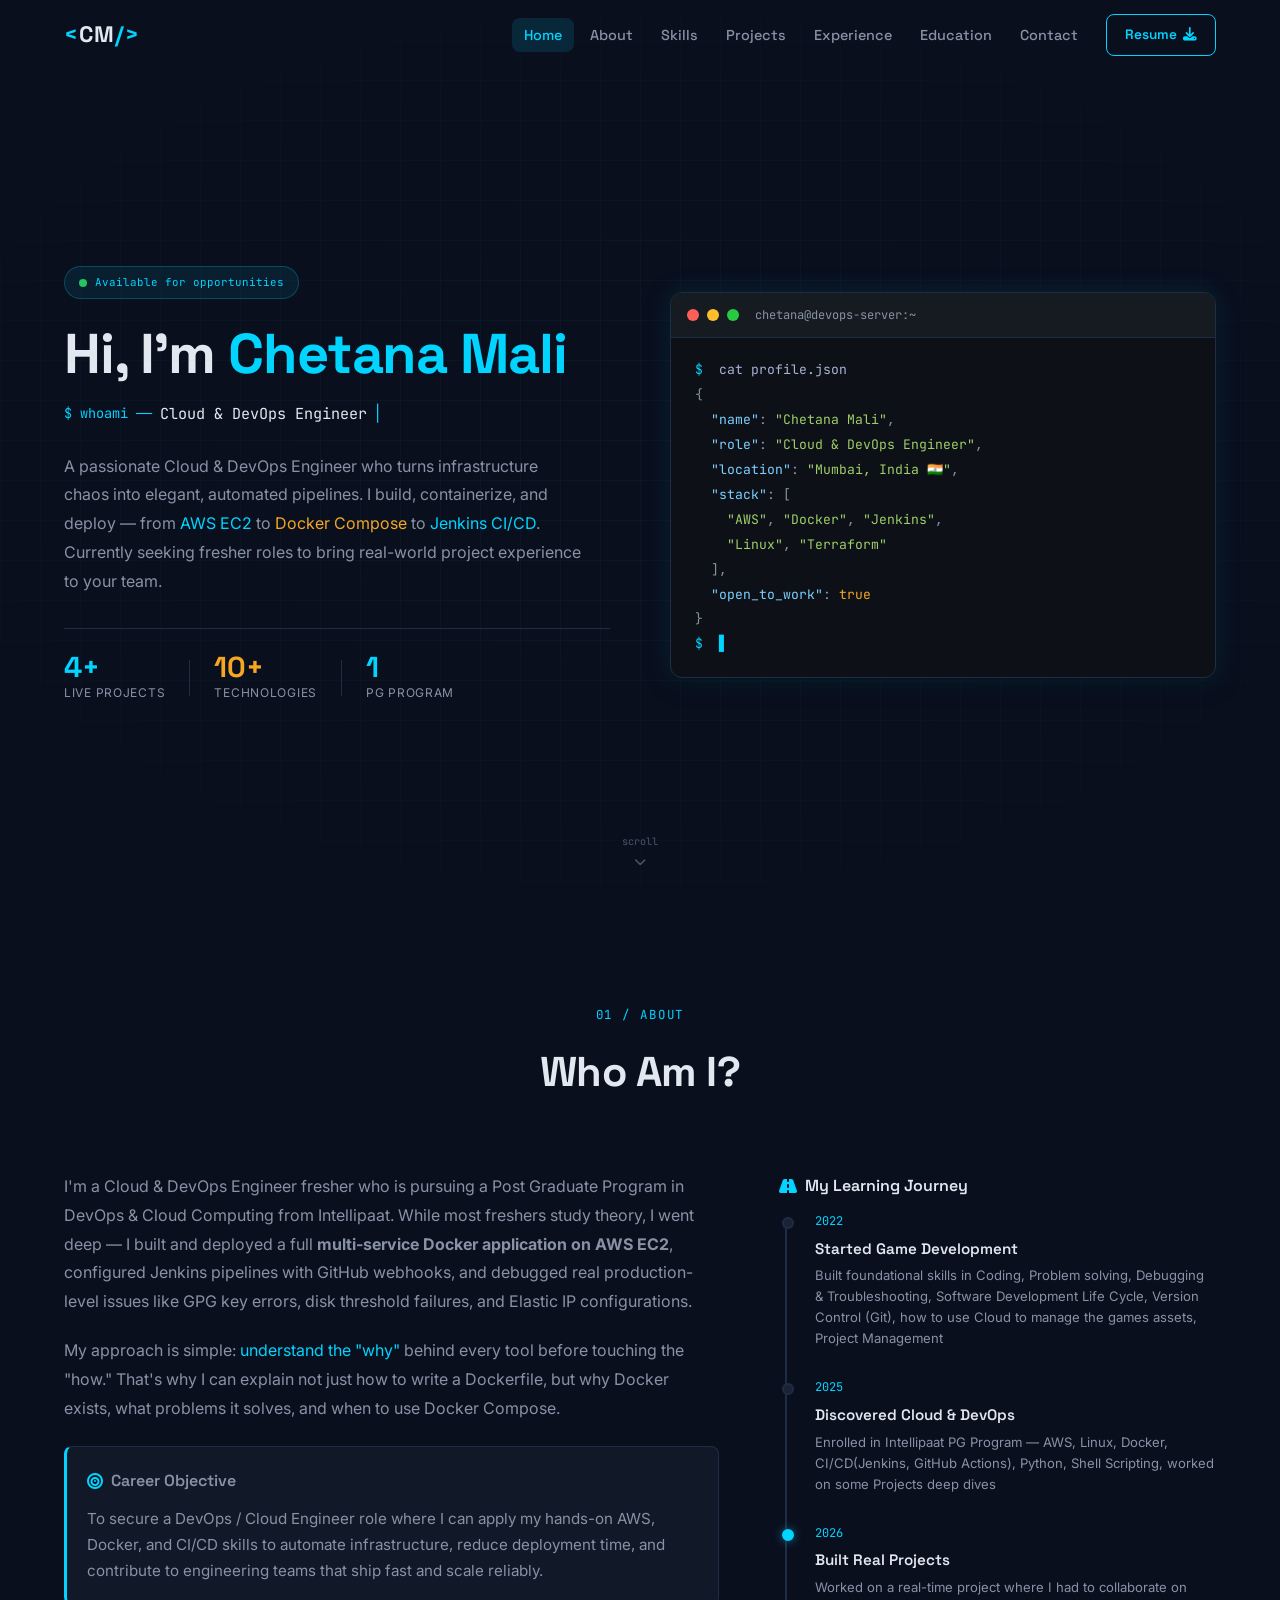
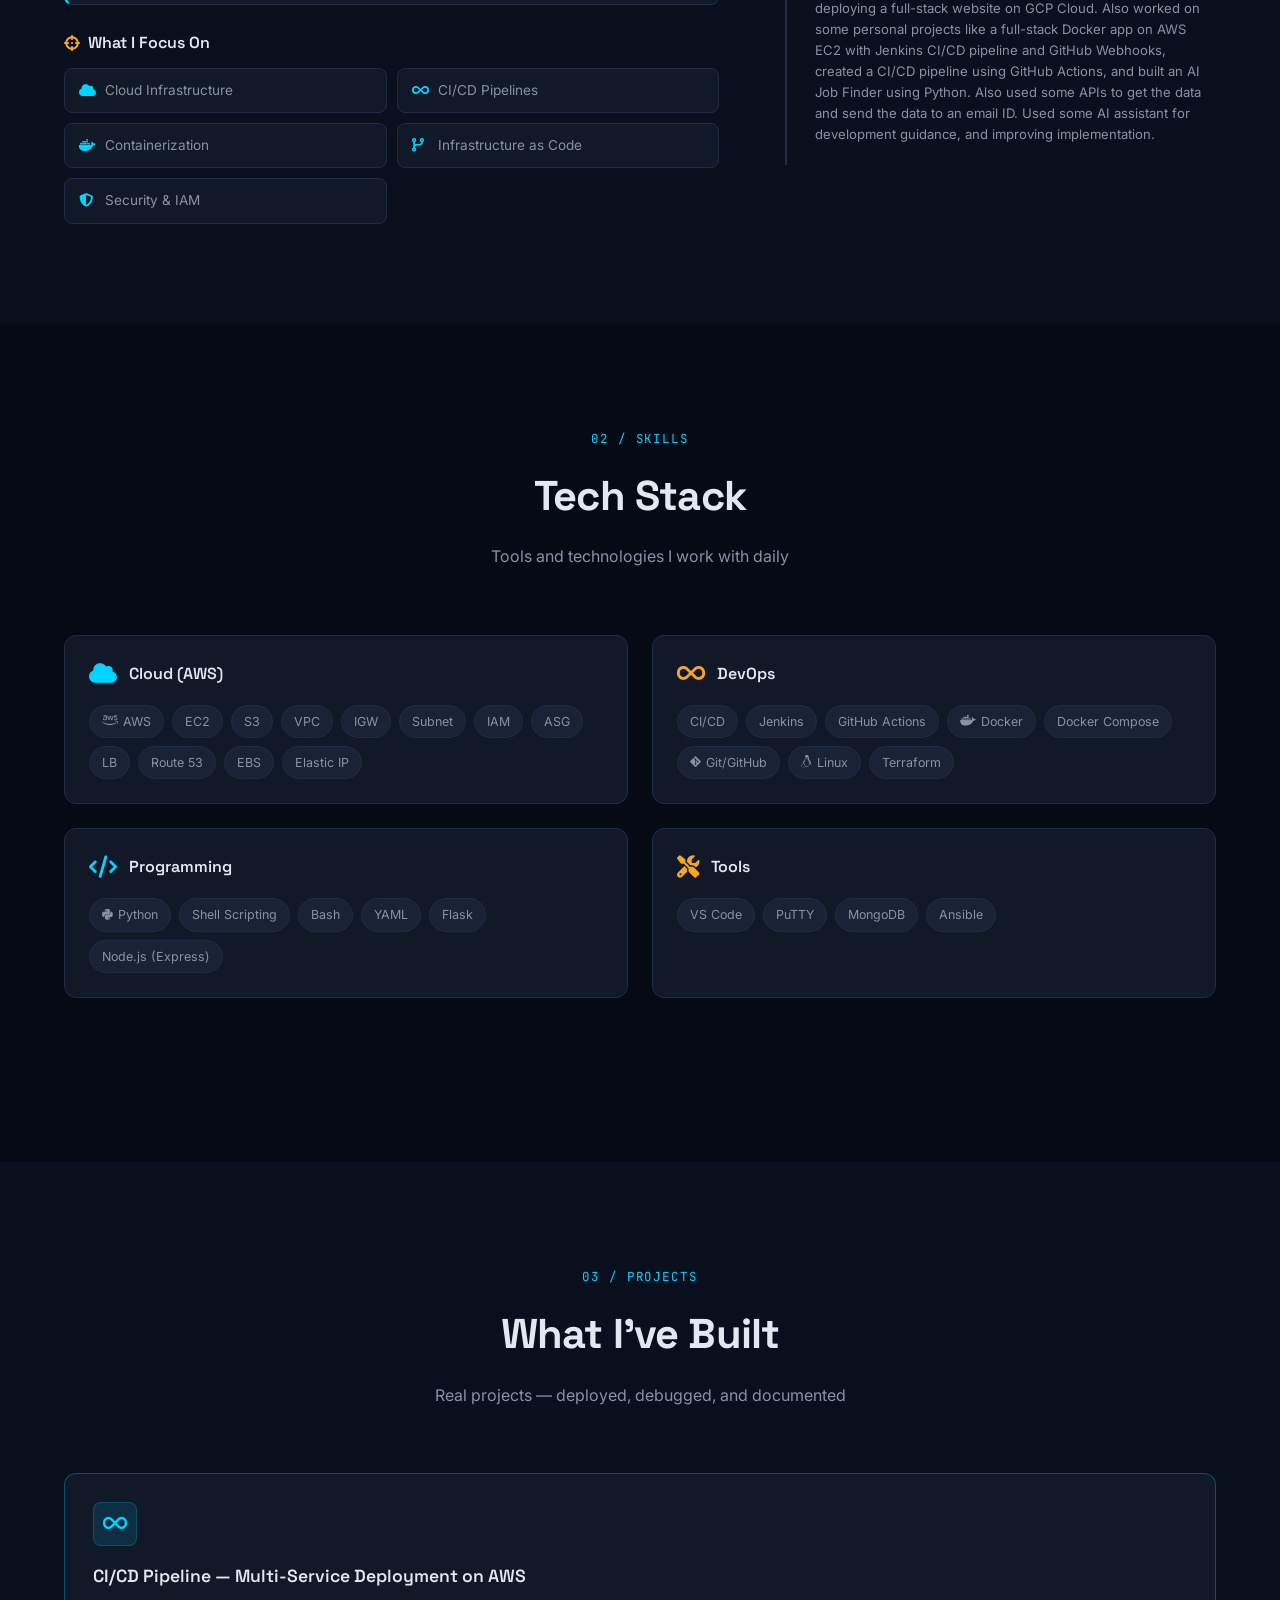
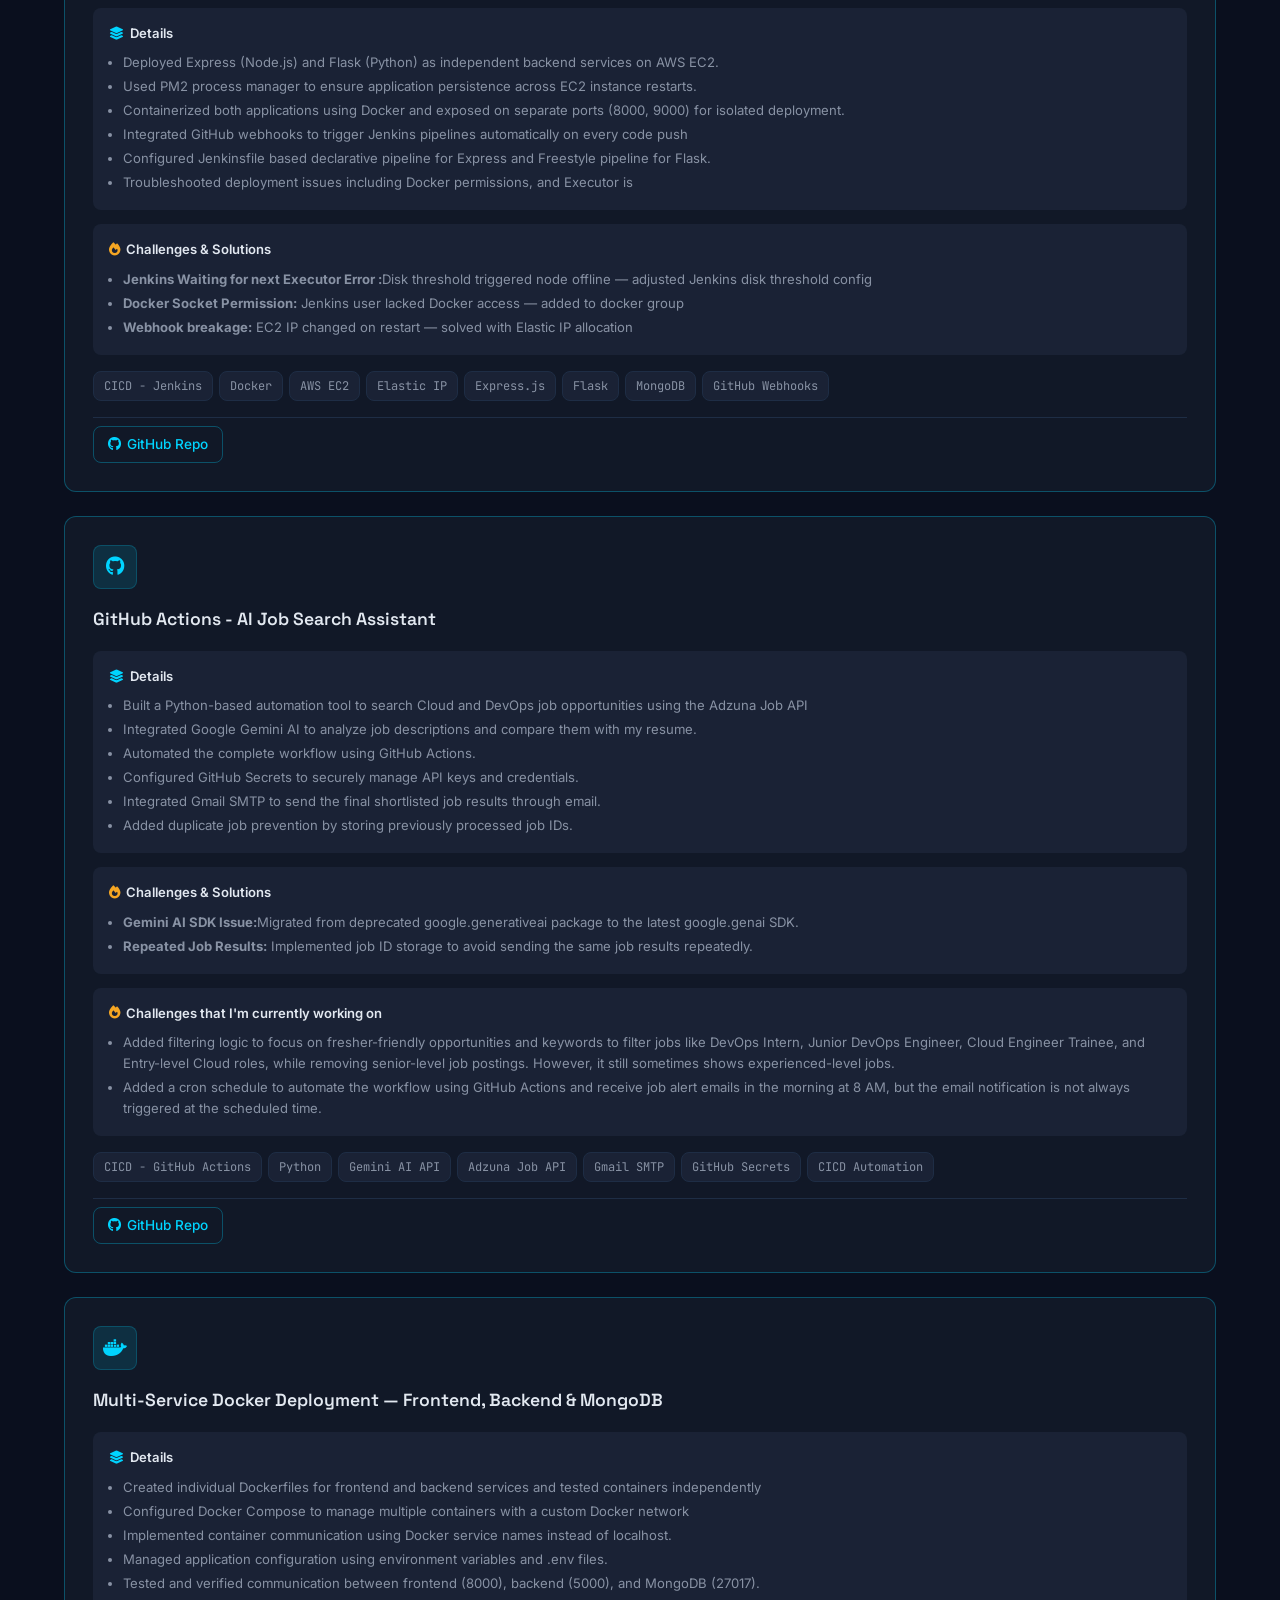
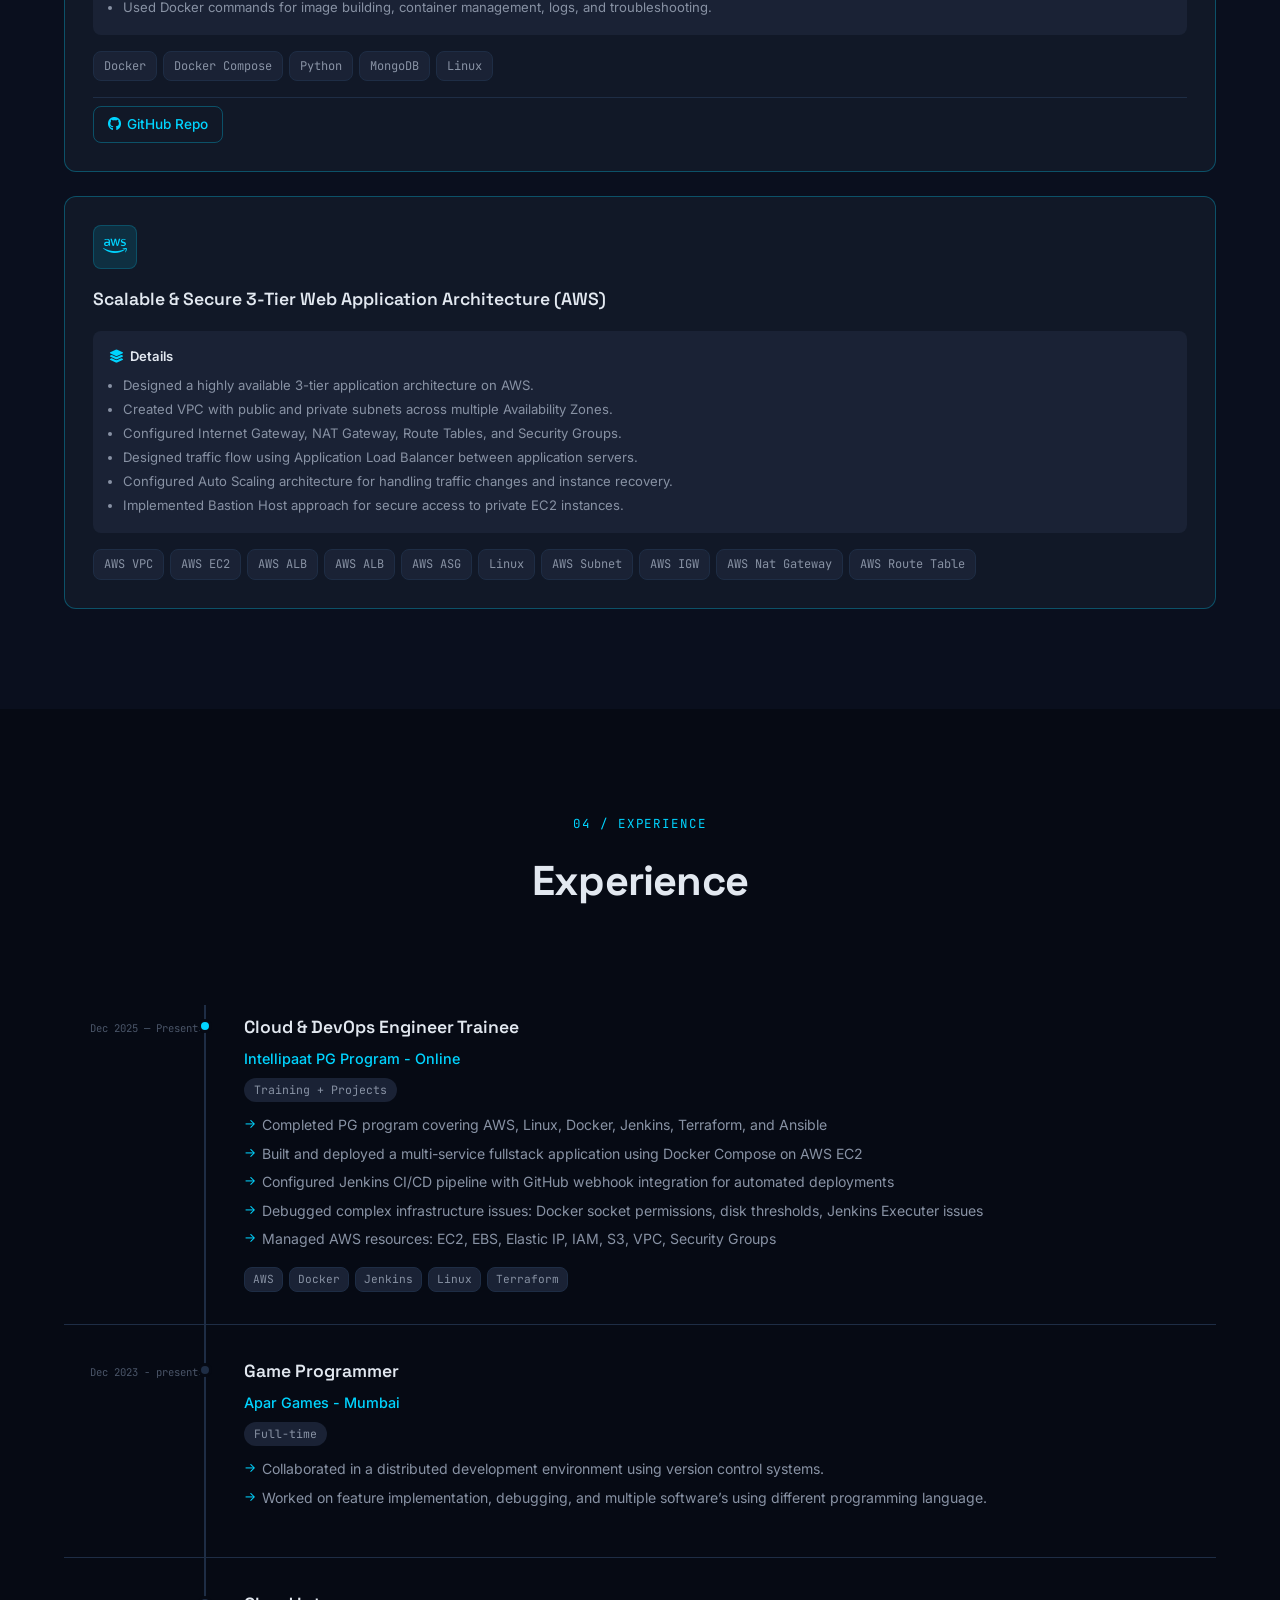
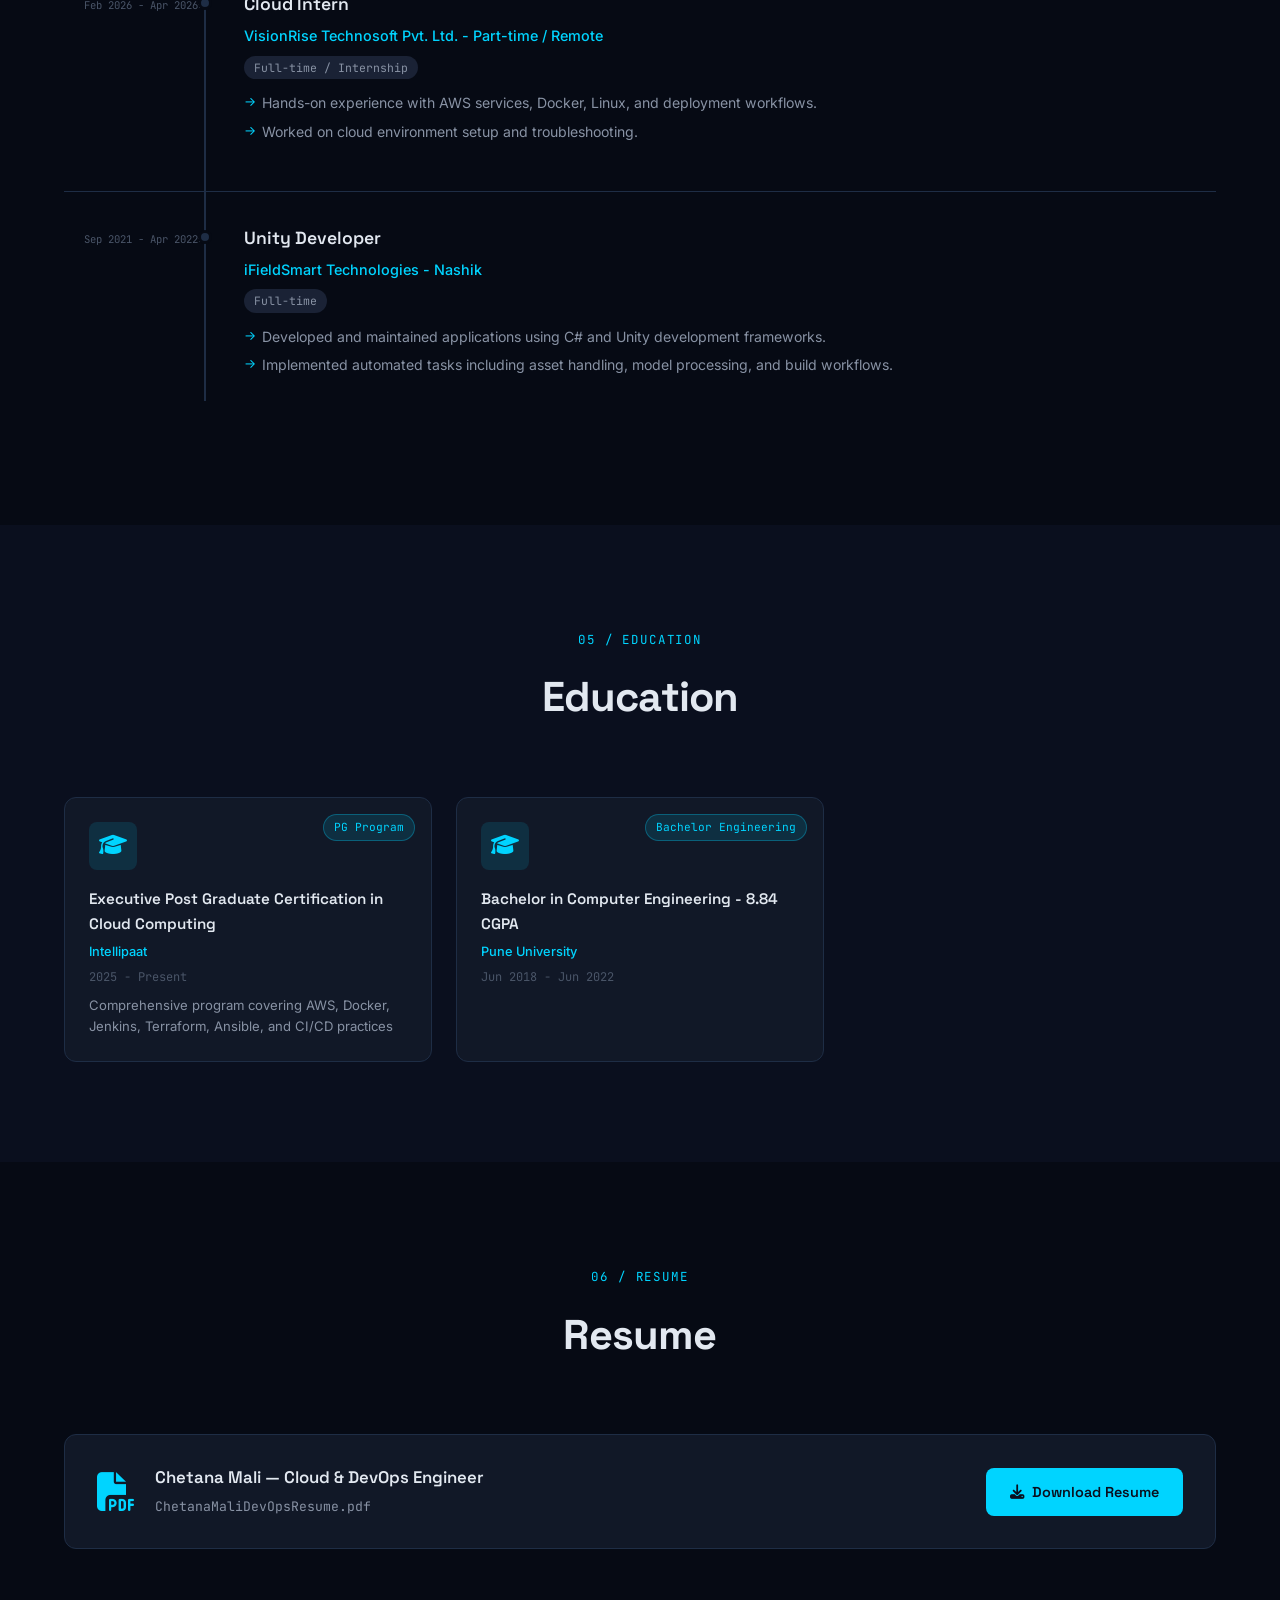
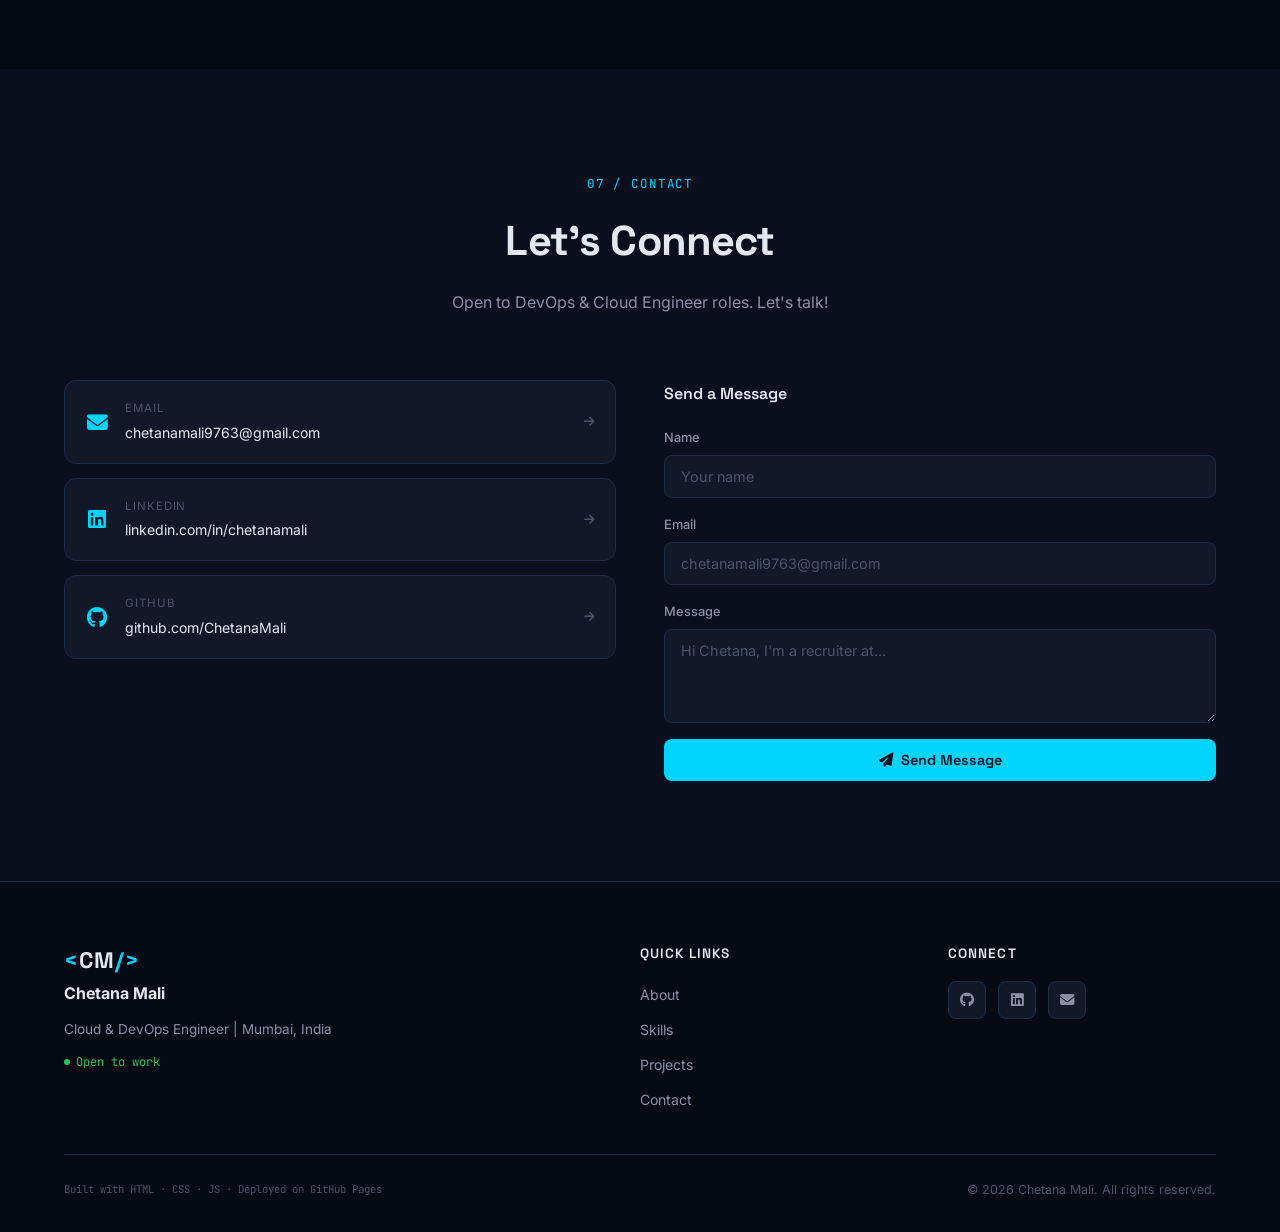
==== commit f9a992eb: "update footer" ====
--- a/index.html
+++ b/index.html
@@ -885,6 +885,7 @@
           <a href="#home" class="nav-logo">
             <span class="logo-bracket">&lt;</span>CM<span class="logo-bracket">/&gt;</span>
           </a>
+          <h4>Chetana Mali</h4>
           <p>Cloud & DevOps Engineer | Mumbai, India</p>
           <p class="mono footer-status"><span class="status-dot sm"></span> Open to work</p>
         </div>
@@ -908,7 +909,7 @@
       </div>
       <div class="footer-bottom">
         <p class="mono">Built with HTML · CSS · JS · Deployed on GitHub Pages</p>
-        <p>© 2025 Chetana Mali. All rights reserved.</p>
+        <p>© 2026 Chetana Mali. All rights reserved.</p>
       </div>
     </div>
   </footer>
